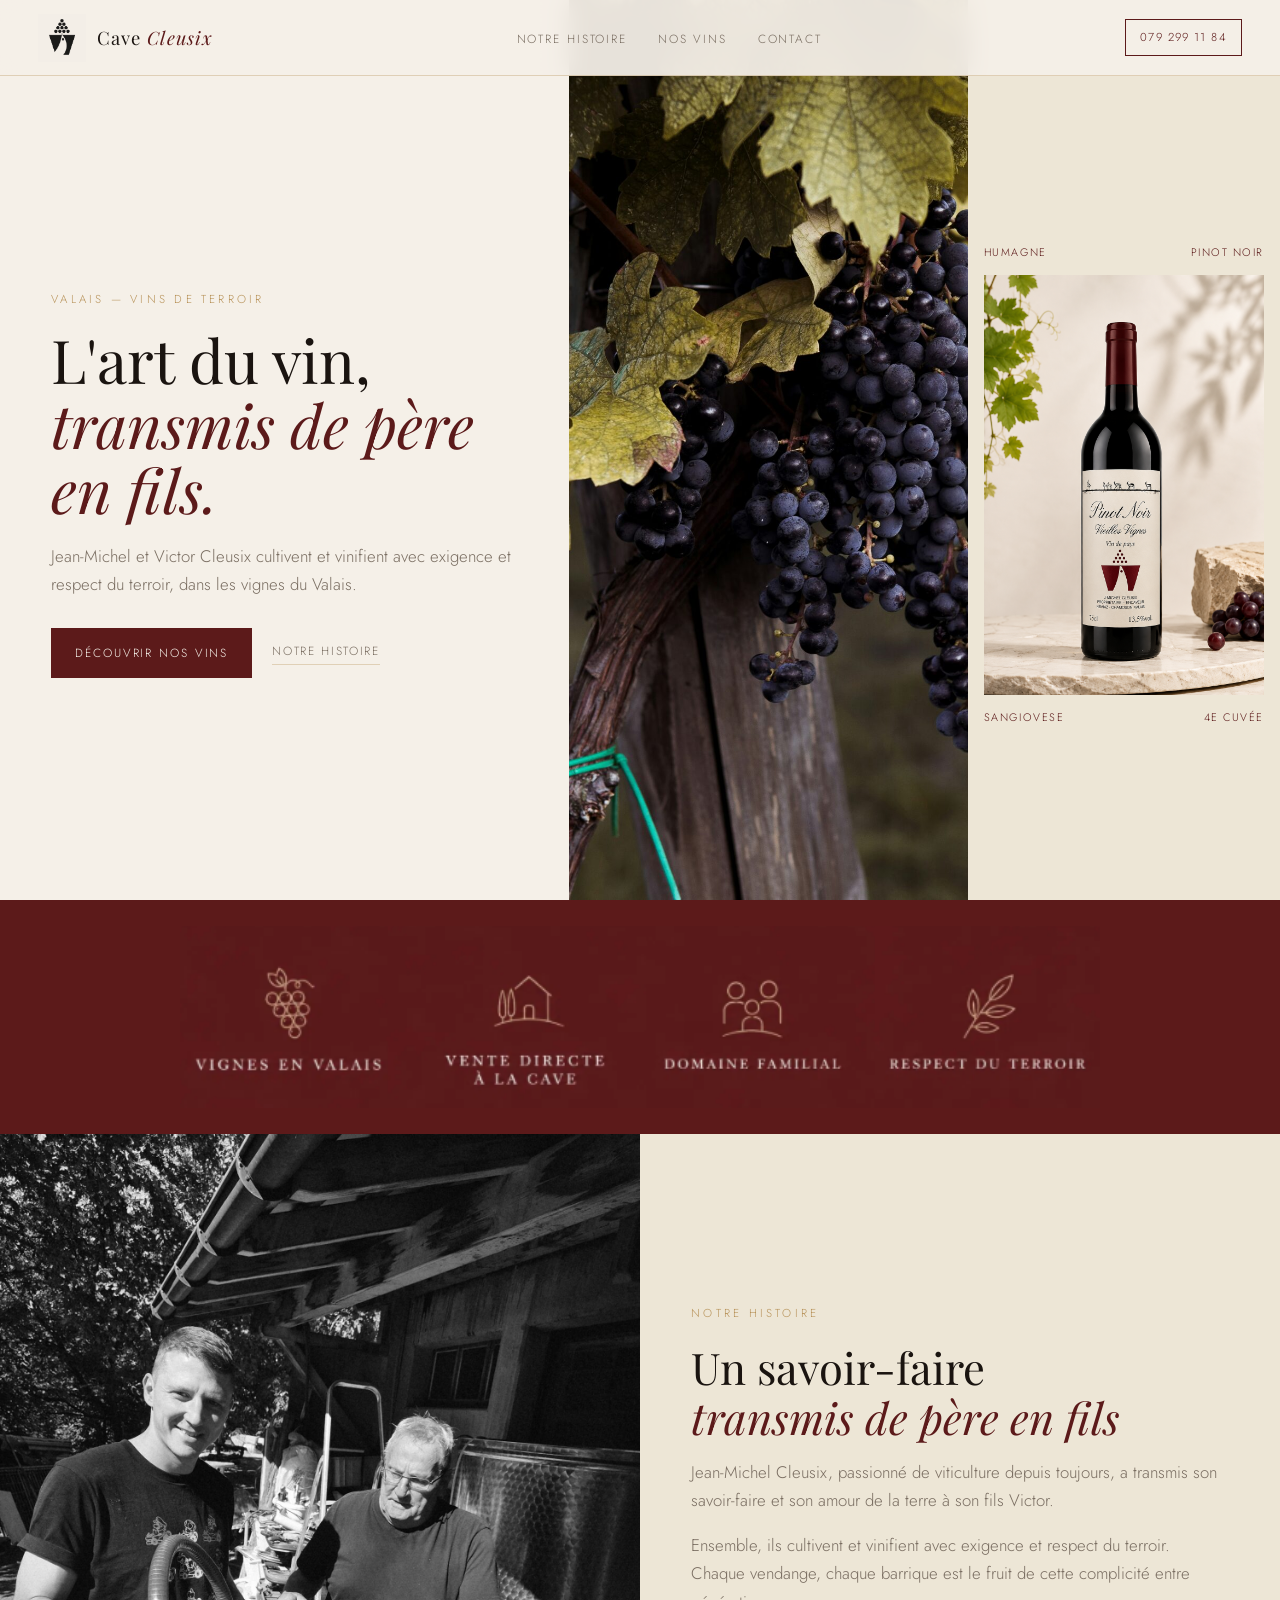
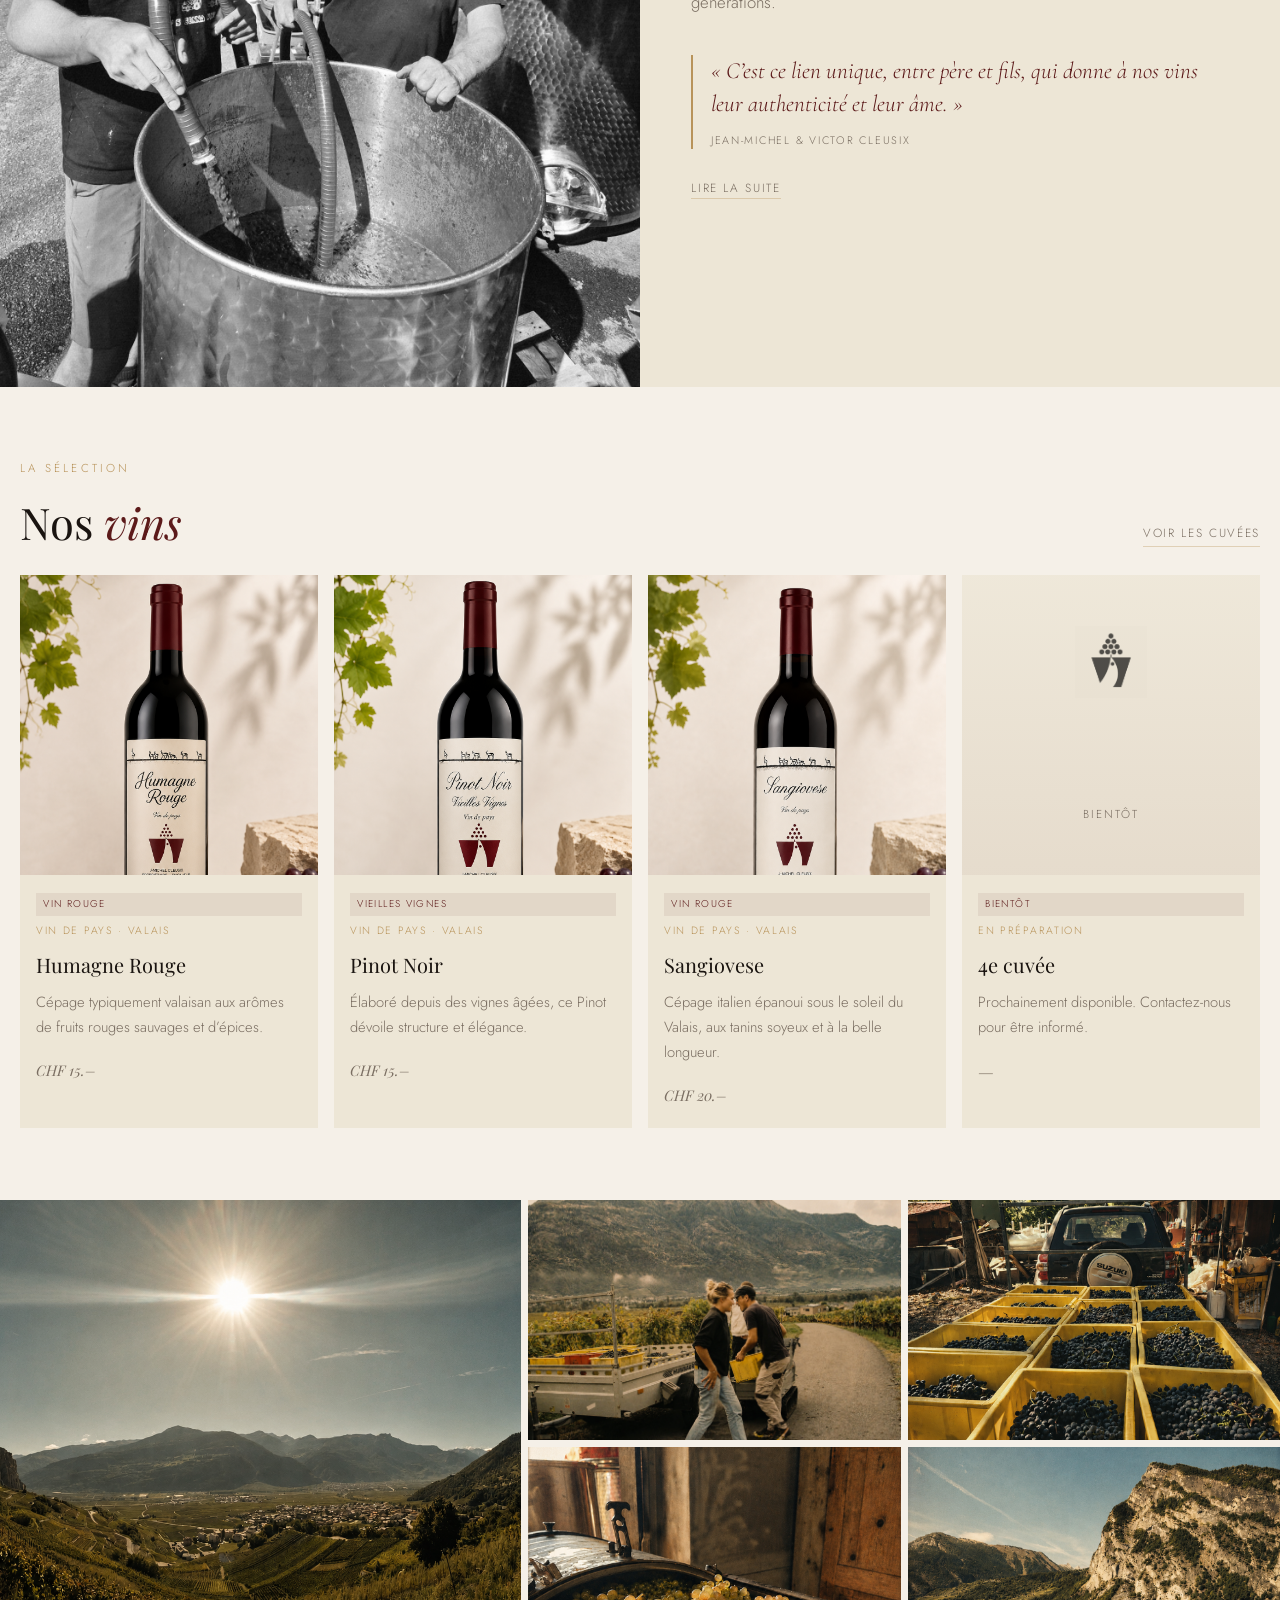
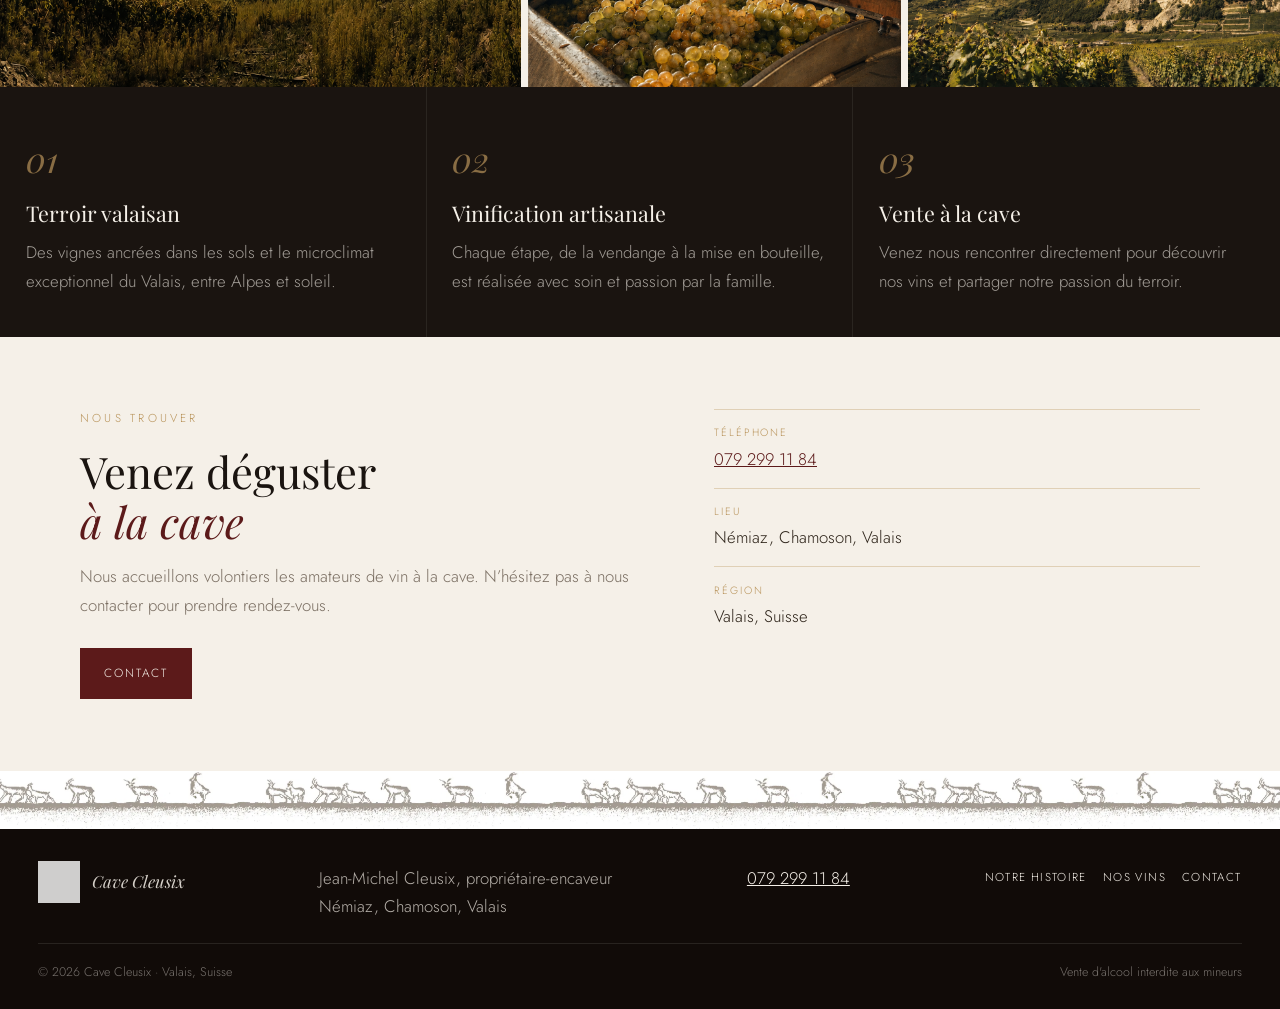
==== index.html @ b55b0c0e "Rebuild the static Cave Cleusix site in the current art direction. Keep the cream panels, the four p" ====
<!DOCTYPE html>
<html lang="fr">
<head>
  <meta charset="utf-8">
  <meta name="viewport" content="width=device-width, initial-scale=1">
  <title>Cave Cleusix — L’art du vin, transmis de père en fils</title>
  <meta name="description" content="Jean-Michel et Victor Cleusix cultivent et vinifient avec exigence et respect du terroir, dans les vignes du Valais.">
  <link rel="icon" href="images/logo.png">
  <link rel="preconnect" href="https://fonts.googleapis.com">
  <link rel="preconnect" href="https://fonts.gstatic.com" crossorigin>
  <link href="https://fonts.googleapis.com/css2?family=Cormorant+Garamond:ital,wght@0,500;1,500&amp;family=Jost:wght@300;400;500&amp;family=Playfair+Display:ital,wght@0,400;0,500;1,400;1,500&amp;display=swap" rel="stylesheet">
  <link rel="stylesheet" href="css/site.css">
</head>
<body>
  <a class="skip" href="#contenu">Aller au contenu</a>
  <header class="site-header">
    <a class="logo" href="index.html">
      <img src="images/logo.png" alt="">
      <span class="logo-name">Cave <em>Cleusix</em></span>
    </a>
    <button class="nav-toggle" type="button" aria-expanded="false" aria-controls="navigation">Menu</button>
    <nav class="site-nav" id="navigation" aria-label="Navigation">
      <ul>
          <li><a href="histoire.html">Notre histoire</a></li>
          <li><a href="vins.html">Nos vins</a></li>
          <li><a href="contact.html">Contact</a></li>
      </ul>
    </nav>
    <a class="nav-phone" href="tel:+41792991184">079 299 11 84</a>
  </header>
  <main id="contenu">

    <!-- Photo de vigne : média public « raisinpageaccueil » de cavecleusix.ch. -->
    <section class="hero">
      <div class="hero-copy">
        <p class="eyebrow">Valais — Vins de terroir</p>
        <h1>L'art du vin,<br><em>transmis de père en fils.</em></h1>
        <p class="lede">Jean-Michel et Victor Cleusix cultivent et vinifient avec exigence et respect du terroir, dans les vignes du Valais.</p>
        <div class="hero-actions">
          <a class="btn" href="vins.html">Découvrir nos vins</a>
          <a class="text-link" href="histoire.html">Notre histoire</a>
        </div>
      </div>
      <div class="hero-visual">
        <div class="hero-vine-wrap">
          <img src="images/raisin-accueil.jpg" alt="Feuilles de vigne et grappes dans les vignes">
        </div>
        <div class="bottle-stage">
          <p class="around">
            <a href="vins/humagne-rouge.html">Humagne</a>
            <a href="vins/pinot-noir.html">Pinot Noir</a>
          </p>
          <img src="images/pinotnoir.png" alt="Bouteille Cave Cleusix, étiquette illustrée">
          <p class="around">
            <a href="vins/sangiovese.html">Sangiovese</a>
            <a href="vins/4e-cuvee.html">4e cuvée</a>
          </p>
        </div>
      </div>
    </section>

    <section class="band" aria-label="Le domaine">
      <img src="images/band-icons.png" alt="Vignes en Valais. Vente directe à la cave. Domaine familial. Respect du terroir.">
    </section>

    <section class="split" aria-labelledby="titre-histoire">
      <img src="images/vicetpap.jpeg" alt="Victor et Jean-Michel Cleusix à la cave">
      <div class="split-copy">
        <p class="eyebrow">Notre histoire</p>
        <h2 class="section-title" id="titre-histoire">Un savoir-faire<br><em>transmis de père en fils</em></h2>
        <div class="prose">
          <p>Jean-Michel Cleusix, passionné de viticulture depuis toujours, a transmis son savoir-faire et son amour de la terre à son fils Victor.</p>
          <p>Ensemble, ils cultivent et vinifient avec exigence et respect du terroir. Chaque vendange, chaque barrique est le fruit de cette complicité entre générations.</p>
        </div>
        <blockquote class="quote">
          <p>« C’est ce lien unique, entre père et fils, qui donne à nos vins leur authenticité et leur âme. »</p>
          <cite>Jean-Michel &amp; Victor Cleusix</cite>
        </blockquote>
        <p style="margin-top:1.4rem"><a class="text-link" href="histoire.html">Lire la suite</a></p>
      </div>
    </section>

    <section class="section" id="selection" aria-labelledby="titre-vins">
      <div class="wrap-wide">
        <div class="section-head">
          <div>
            <p class="eyebrow">La sélection</p>
            <h2 class="section-title" id="titre-vins" style="margin:0">Nos <em>vins</em></h2>
          </div>
          <a class="text-link" href="vins.html">Voir les cuvées</a>
        </div>
        <div class="vin-grid">
          <a class="vin-card" href="vins/humagne-rouge.html">
            <div class="photo"><img src="images/HumagneRouge.png" alt="Bouteille d’Humagne Rouge"></div>
            <div class="body">
              <span class="badge">Vin rouge</span>
              <span class="appellation">Vin de pays · Valais</span>
              <h3>Humagne Rouge</h3>
              <p>Cépage typiquement valaisan aux arômes de fruits rouges sauvages et d’épices.</p>
              <p class="price">CHF 15.–</p>
            </div>
          </a>
          <a class="vin-card" href="vins/pinot-noir.html">
            <div class="photo"><img src="images/pinotnoir.png" alt="Bouteille de Pinot Noir Vieilles Vignes"></div>
            <div class="body">
              <span class="badge">Vieilles vignes</span>
              <span class="appellation">Vin de pays · Valais</span>
              <h3>Pinot Noir</h3>
              <p>Élaboré depuis des vignes âgées, ce Pinot dévoile structure et élégance.</p>
              <p class="price">CHF 15.–</p>
            </div>
          </a>
          <a class="vin-card" href="vins/sangiovese.html">
            <div class="photo"><img src="images/Sangiovese.png" alt="Bouteille de Sangiovese"></div>
            <div class="body">
              <span class="badge">Vin rouge</span>
              <span class="appellation">Vin de pays · Valais</span>
              <h3>Sangiovese</h3>
              <p>Cépage italien épanoui sous le soleil du Valais, aux tanins soyeux et à la belle longueur.</p>
              <p class="price">CHF 20.–</p>
            </div>
          </a>
          <a class="vin-card" href="vins/4e-cuvee.html">
            <div class="soon-visual">
              <img src="images/logo.png" alt="">
              <span>Bientôt</span>
            </div>
            <div class="body">
              <span class="badge">Bientôt</span>
              <span class="appellation">En préparation</span>
              <h3>4e cuvée</h3>
              <p>Prochainement disponible. Contactez-nous pour être informé.</p>
              <p class="price is-empty">—</p>
            </div>
          </a>
        </div>
      </div>
    </section>

    <section class="gallery" id="galerie" aria-label="Le domaine en images">
      <figure class="wide"><img src="images/paysage3lavueengrand.png" alt="Vignoble en terrasses et vallée valaisanne"></figure>
      <figure><img src="images/paysage8vendages.png" alt="Vendanges dans les vignes"></figure>
      <figure><img src="images/paysage1caissespleines.png" alt="Caissettes de raisin après la cueillette"></figure>
      <figure><img src="images/paysage6tonneux.png" alt="Raisin blanc à la cave"></figure>
      <figure><img src="images/paysage4vueleytron.png" alt="Rang de vignes face à la paroi rocheuse"></figure>
    </section>

    <section class="valeurs" aria-label="Ce qui nous guide">
      <article class="valeur">
        <div class="num">01</div>
        <h3>Terroir valaisan</h3>
        <p>Des vignes ancrées dans les sols et le microclimat exceptionnel du Valais, entre Alpes et soleil.</p>
      </article>
      <article class="valeur">
        <div class="num">02</div>
        <h3>Vinification artisanale</h3>
        <p>Chaque étape, de la vendange à la mise en bouteille, est réalisée avec soin et passion par la famille.</p>
      </article>
      <article class="valeur">
        <div class="num">03</div>
        <h3>Vente à la cave</h3>
        <p>Venez nous rencontrer directement pour découvrir nos vins et partager notre passion du terroir.</p>
      </article>
    </section>

    <section class="section" aria-labelledby="titre-contact">
      <div class="wrap contact-band">
        <div>
          <p class="eyebrow">Nous trouver</p>
          <h2 class="section-title" id="titre-contact">Venez déguster<br><em>à la cave</em></h2>
          <p class="lede">Nous accueillons volontiers les amateurs de vin à la cave. N’hésitez pas à nous contacter pour prendre rendez-vous.</p>
          <a class="btn" href="contact.html">Contact</a>
        </div>
        <div>
          <div class="detail"><span>Téléphone</span><a href="tel:+41792991184">079 299 11 84</a></div>
          <div class="detail"><span>Lieu</span><p style="margin:0">Némiaz, Chamoson, Valais</p></div>
          <div class="detail"><span>Région</span><p style="margin:0">Valais, Suisse</p></div>
        </div>
      </div>
    </section>

  </main>
  <div class="frise" role="presentation"></div>
  <footer class="site-footer">
    <div class="footer-grid">
      <div class="footer-brand">
        <img src="images/logo.png" alt="">
        <p class="footer-name">Cave Cleusix</p>
      </div>
      <p>Jean-Michel Cleusix, propriétaire-encaveur<br>Némiaz, Chamoson, Valais</p>
      <p><a href="tel:+41792991184">079 299 11 84</a></p>
      <ul class="footer-links">
        <li><a href="histoire.html">Notre histoire</a></li>
        <li><a href="vins.html">Nos vins</a></li>
        <li><a href="contact.html">Contact</a></li>
      </ul>
    </div>
    <div class="footer-bottom">
      <p>© 2026 Cave Cleusix · Valais, Suisse</p>
      <p>Vente d'alcool interdite aux mineurs</p>
    </div>
  </footer>
  <script src="js/site.js"></script>
</body>
</html>
---- css/site.css ----
/* Cave Cleusix — direction du site public : crème, bordeaux, serif.
   Couleurs reprises du site en ligne (variables --cream, --wine, --gold). */

*, *::before, *::after { box-sizing: border-box; }
html { scroll-behavior: smooth; }
body {
  margin: 0;
  font-family: "Jost", "Avenir Next", "Segoe UI", sans-serif;
  font-weight: 300;
  font-size: 1.05rem;
  line-height: 1.7;
  color: var(--text);
  background: var(--cream);
}
img { max-width: 100%; display: block; }
a { color: inherit; }
button, input, select, textarea { font: inherit; color: inherit; }
h1, h2, h3, .logo-name, .footer-name, .price {
  font-family: "Playfair Display", Palatino, "Palatino Linotype", "Times New Roman", serif;
  font-weight: 400;
}

:root {
  --cream: #F5F0E8;
  --parchment: #EDE6D6;
  --gold: #B8935A;
  --wine: #5C1A1A;
  --wine-mid: #7A2828;
  --dark: #1A1410;
  --text: #2C2218;
  --muted: #7A6E62;
  --border: rgba(184, 147, 90, 0.35);
  --header: 76px;
}

.skip {
  position: absolute;
  left: 1rem;
  top: -4rem;
  z-index: 200;
  background: var(--wine);
  color: var(--cream);
  padding: 0.55rem 0.9rem;
  text-decoration: none;
}
.skip:focus { top: 0.6rem; }

.site-header {
  position: fixed;
  top: 0; left: 0; right: 0;
  z-index: 100;
  min-height: var(--header);
  display: flex;
  align-items: center;
  justify-content: space-between;
  gap: 1rem;
  padding: 0.7rem clamp(1rem, 3vw, 2.5rem);
  background: rgba(245, 240, 232, 0.94);
  backdrop-filter: blur(12px);
  border-bottom: 1px solid var(--border);
}
.logo {
  display: flex;
  align-items: center;
  gap: 0.65rem;
  text-decoration: none;
  color: var(--dark);
  min-width: 0;
}
.logo img {
  height: 48px;
  width: 48px;
  object-fit: contain;
  mix-blend-mode: multiply;
}
.logo-name {
  font-size: 1.15rem;
  letter-spacing: 0.06em;
  white-space: nowrap;
}
.logo-name em { font-style: italic; color: var(--wine); }
.site-nav ul {
  display: flex;
  gap: clamp(1.1rem, 2.4vw, 2.4rem);
  list-style: none;
  margin: 0;
  padding: 0;
}
.site-nav a {
  text-decoration: none;
  font-size: 0.74rem;
  letter-spacing: 0.16em;
  text-transform: uppercase;
  color: var(--muted);
}
.site-nav a:hover,
.site-nav a[aria-current="page"] { color: var(--wine); }
.nav-phone {
  text-decoration: none;
  font-size: 0.72rem;
  letter-spacing: 0.12em;
  color: var(--wine);
  border: 1px solid var(--wine);
  padding: 0.5rem 0.85rem;
  white-space: nowrap;
}
.nav-phone:hover { background: var(--wine); color: var(--cream); }
.nav-toggle {
  display: none;
  background: transparent;
  border: 1px solid var(--border);
  padding: 0.45rem 0.7rem;
  letter-spacing: 0.14em;
  text-transform: uppercase;
  font-size: 0.68rem;
  cursor: pointer;
}

.hero {
  display: grid;
  grid-template-columns: minmax(300px, 0.92fr) 1.15fr;
  min-height: 100svh;
  background: var(--cream);
}
.hero-copy {
  display: flex;
  flex-direction: column;
  justify-content: center;
  padding: calc(var(--header) + 2.5rem) clamp(1.4rem, 4vw, 4.2rem) 3rem;
  background: var(--cream);
}
.eyebrow {
  margin: 0 0 1.1rem;
  font-size: 0.72rem;
  letter-spacing: 0.28em;
  text-transform: uppercase;
  color: var(--gold);
}
.hero h1 {
  margin: 0 0 1.25rem;
  font-size: clamp(2.7rem, 4.7vw, 4.5rem);
  line-height: 1.08;
  color: var(--dark);
}
.hero h1 em { font-style: italic; color: var(--wine); }
.lede {
  margin: 0 0 1.8rem;
  max-width: 36rem;
  color: var(--muted);
  font-size: 1.05rem;
}
.hero-actions { display: flex; flex-wrap: wrap; gap: 1.25rem; align-items: center; }
.btn {
  display: inline-flex;
  align-items: center;
  justify-content: center;
  background: var(--wine);
  color: var(--cream);
  text-decoration: none;
  padding: 0.95rem 1.5rem;
  letter-spacing: 0.16em;
  text-transform: uppercase;
  font-size: 0.74rem;
  border: none;
  cursor: pointer;
}
.btn:hover { background: var(--wine-mid); }
.text-link {
  font-size: 0.74rem;
  letter-spacing: 0.14em;
  text-transform: uppercase;
  color: var(--muted);
  text-decoration: none;
  border-bottom: 1px solid var(--border);
  padding-bottom: 0.15rem;
}
.text-link:hover { color: var(--wine); border-color: var(--wine); }

.hero-visual {
  display: grid;
  grid-template-columns: 1.15fr 0.9fr;
  min-height: 100svh;
  background: var(--parchment);
}
.hero-vine-wrap { position: relative; min-height: 100%; }
.hero-vine-wrap img {
  width: 100%;
  height: 100%;
  object-fit: cover;
  object-position: 35% 45%;
  position: absolute;
  inset: 0;
}
.bottle-stage {
  display: flex;
  flex-direction: column;
  justify-content: center;
  gap: 0.85rem;
  padding: calc(var(--header) + 1.2rem) 1rem 1.6rem;
}
.bottle-stage img {
  width: min(100%, 280px);
  height: auto;
  margin: 0 auto;
  object-fit: contain;
}
.around {
  display: flex;
  justify-content: space-between;
  gap: 0.75rem;
  margin: 0;
  width: min(100%, 280px);
  align-self: center;
}
.around a {
  font-size: 0.68rem;
  letter-spacing: 0.14em;
  text-transform: uppercase;
  text-decoration: none;
  color: var(--wine);
}
.around a:hover { color: var(--gold); }

.band {
  background: var(--wine);
  padding: 1.6rem 1rem;
}
.band img {
  width: min(920px, 100%);
  height: auto;
  margin: 0 auto;
}

.frise {
  height: 58px;
  background-color: var(--cream);
  background-image: url("../images/frise-chamoix.png");
  background-repeat: repeat-x;
  background-position: center;
  background-size: auto 58px;
}

.wrap {
  width: min(1120px, calc(100% - 2.4rem));
  margin-inline: auto;
}
.wrap-wide {
  width: min(1240px, calc(100% - 2.4rem));
  margin-inline: auto;
}
.section { padding: 4.5rem 0; }
.section-title {
  margin: 0 0 1rem;
  font-size: clamp(2rem, 3.4vw, 3.1rem);
  line-height: 1.15;
  color: var(--dark);
}
.section-title em { font-style: italic; color: var(--wine); }

.split {
  display: grid;
  grid-template-columns: 1fr 1fr;
  min-height: 520px;
  background: var(--parchment);
}
.split img { width: 100%; height: 100%; object-fit: cover; min-height: 320px; }
.split-copy {
  display: flex;
  flex-direction: column;
  justify-content: center;
  padding: 3.5rem clamp(1.4rem, 4vw, 4rem);
}
.prose p { margin: 0 0 1rem; color: var(--muted); max-width: 40rem; }
.quote {
  margin: 1.4rem 0 0;
  padding-left: 1.1rem;
  border-left: 2px solid var(--gold);
}
.quote p {
  margin: 0;
  font-family: "Cormorant Garamond", Palatino, serif;
  font-style: italic;
  font-size: 1.45rem;
  line-height: 1.45;
  color: var(--wine);
}
.quote cite {
  display: block;
  margin-top: 0.55rem;
  font-style: normal;
  font-family: "Jost", sans-serif;
  font-size: 0.68rem;
  letter-spacing: 0.16em;
  text-transform: uppercase;
  color: var(--muted);
}

.section-head {
  display: flex;
  justify-content: space-between;
  align-items: flex-end;
  gap: 1rem;
  margin-bottom: 1.8rem;
}
.vin-grid {
  display: grid;
  grid-template-columns: repeat(4, 1fr);
  gap: 1rem;
}
.vin-card {
  display: flex;
  flex-direction: column;
  background: var(--parchment);
  text-decoration: none;
  color: var(--text);
  min-height: 100%;
}
.vin-card:hover { outline: 1px solid var(--gold); }
.vin-card .photo {
  height: 300px;
  background: var(--parchment);
  overflow: hidden;
}
.vin-card .photo img {
  width: 100%;
  height: 100%;
  object-fit: cover;
  object-position: center 30%;
}
.vin-card .soon-visual {
  height: 300px;
  display: grid;
  place-items: center;
  gap: 0.4rem;
  background:
    linear-gradient(180deg, rgba(245, 240, 232, 0.2), rgba(92, 26, 26, 0.05)),
    var(--parchment);
  color: var(--muted);
  letter-spacing: 0.18em;
  text-transform: uppercase;
  font-size: 0.72rem;
}
.vin-card .soon-visual img {
  width: 72px;
  height: 72px;
  object-fit: contain;
  mix-blend-mode: multiply;
  opacity: 0.75;
}
.vin-card .body { padding: 1.1rem 1rem 1.25rem; display: flex; flex-direction: column; gap: 0.35rem; flex: 1; }
.badge {
  display: inline-block;
  font-size: 0.62rem;
  letter-spacing: 0.14em;
  text-transform: uppercase;
  color: var(--wine);
  background: rgba(92, 26, 26, 0.07);
  padding: 0.2rem 0.45rem;
}
.appellation {
  font-size: 0.66rem;
  letter-spacing: 0.16em;
  text-transform: uppercase;
  color: var(--gold);
}
.vin-card h3 { margin: 0.15rem 0; font-size: 1.25rem; color: var(--dark); }
.vin-card p { margin: 0; color: var(--muted); font-size: 0.92rem; }
.price {
  margin-top: auto;
  padding-top: 0.8rem;
  color: var(--wine);
  font-style: italic;
  font-size: 1.25rem;
}
.price.is-empty { color: var(--muted); font-size: 1rem; }

.gallery {
  display: grid;
  grid-template-columns: 1.4fr 1fr 1fr;
  grid-template-rows: 240px 240px;
  gap: 0.45rem;
}
.gallery figure { margin: 0; overflow: hidden; }
.gallery img { width: 100%; height: 100%; object-fit: cover; }
.gallery .wide { grid-row: span 2; }

.valeurs {
  display: grid;
  grid-template-columns: repeat(3, 1fr);
  background: var(--dark);
  color: var(--cream);
}
.valeur { padding: 2.6rem 1.6rem; border-right: 1px solid rgba(245, 240, 232, 0.08); }
.valeur:last-child { border-right: none; }
.valeur .num {
  font-family: "Playfair Display", Palatino, serif;
  font-style: italic;
  font-size: 2.2rem;
  color: var(--gold);
  opacity: 0.7;
}
.valeur h3 { margin: 0.4rem 0; font-size: 1.35rem; font-weight: 400; }
.valeur p { margin: 0; color: rgba(245, 240, 232, 0.62); }

.contact-band {
  display: grid;
  grid-template-columns: 1.1fr 0.9fr;
  gap: 2.5rem;
  align-items: start;
}
.detail {
  display: flex;
  flex-direction: column;
  gap: 0.15rem;
  padding: 0.9rem 0;
  border-top: 1px solid var(--border);
}
.detail span {
  font-size: 0.66rem;
  letter-spacing: 0.18em;
  text-transform: uppercase;
  color: var(--gold);
}
.detail a { color: var(--wine); }

.page-hero { padding: calc(var(--header) + 2.6rem) 0 1.2rem; }
.page-hero h1 {
  margin: 0;
  font-size: clamp(2.4rem, 5vw, 4rem);
  line-height: 1.1;
  color: var(--dark);
}
.page-hero h1 em { font-style: italic; color: var(--wine); }

.wine-block {
  display: grid;
  grid-template-columns: 0.82fr 1.18fr;
  gap: clamp(1.2rem, 3vw, 3rem);
  align-items: center;
  padding: 2.6rem 0;
  border-top: 1px solid var(--border);
}
.wine-block.reverse figure { order: 2; }
.wine-block figure {
  margin: 0;
  background: var(--parchment);
  min-height: 420px;
  display: grid;
  place-items: center;
}
.wine-block figure img { width: 100%; height: 520px; object-fit: cover; object-position: center 28%; }
.wine-block figure.is-soon { display: block; background: transparent; min-height: 0; }
.wine-block figure.is-soon img { width: 96px; height: 96px; object-fit: contain; }
.soon-panel {
  min-height: 420px;
  display: grid;
  place-items: center;
  text-align: center;
  gap: 0.6rem;
  padding: 2rem;
  background: var(--parchment);
  color: var(--muted);
}
.soon-panel img { width: 96px; height: 96px; object-fit: contain; mix-blend-mode: multiply; }
.soon-panel strong {
  letter-spacing: 0.2em;
  text-transform: uppercase;
  font-weight: 400;
  font-size: 0.78rem;
}
.wine-copy h2 { margin: 0.4rem 0 0.6rem; font-size: clamp(1.8rem, 3vw, 2.6rem); color: var(--dark); }
.wine-copy .lead { color: var(--text); }
.buy-note { margin: 1rem 0 0.4rem; font-size: 0.82rem; letter-spacing: 0.04em; color: var(--muted); }
.shopify-buy:empty {
  min-height: 52px;
  border: 1px dashed rgba(92, 26, 26, 0.45);
  display: grid;
  place-items: center;
  background: rgba(255, 255, 255, 0.28);
}
.shopify-buy:empty::before {
  content: "Emplacement du bouton Shopify";
  font-size: 0.68rem;
  letter-spacing: 0.12em;
  text-transform: uppercase;
  color: var(--wine);
}
.price-source { margin: 0.35rem 0 0; font-size: 0.78rem; color: var(--muted); }

.product {
  display: grid;
  grid-template-columns: 0.9fr 1.1fr;
  gap: clamp(1.2rem, 4vw, 3.5rem);
  align-items: start;
  padding-bottom: 3rem;
}
.product-photo {
  background: var(--parchment);
  position: sticky;
  top: calc(var(--header) + 1rem);
}
.product-photo img { width: 100%; height: auto; max-height: 78vh; object-fit: contain; margin: 0 auto; }
.crumbs { font-size: 0.78rem; letter-spacing: 0.08em; text-transform: uppercase; color: var(--muted); margin: 0 0 0.8rem; }
.crumbs a { color: var(--wine); text-decoration: none; }
.product h1 { margin: 0.35rem 0 0.6rem; font-size: clamp(2.2rem, 4vw, 3.4rem); color: var(--dark); }
.facts { margin: 1.2rem 0; padding: 0; }
.facts div { display: grid; grid-template-columns: 9rem 1fr; gap: 0.5rem; padding: 0.45rem 0; border-top: 1px solid var(--border); }
.facts dt { margin: 0; font-size: 0.68rem; letter-spacing: 0.14em; text-transform: uppercase; color: var(--gold); }
.facts dd { margin: 0; }
.siblings { display: flex; flex-wrap: wrap; gap: 0.6rem 1.2rem; padding: 0; margin: 0; list-style: none; }
.siblings a { color: var(--wine); text-decoration: none; letter-spacing: 0.08em; text-transform: uppercase; font-size: 0.75rem; }
.siblings a:hover { color: var(--gold); }

.story-extra { background: var(--cream); }
.gallery-page {
  display: grid;
  grid-template-columns: 1fr 1fr 1fr;
  gap: 0.45rem;
}
.gallery-page figure { margin: 0; }
.gallery-page img { width: 100%; height: 280px; object-fit: cover; }
.gallery-page figcaption {
  font-size: 0.75rem;
  letter-spacing: 0.06em;
  color: var(--muted);
  padding: 0.35rem 0 0.8rem;
}

.form {
  background: var(--cream);
  border: 1px solid var(--border);
  padding: 1.5rem;
}
.form h2 { margin: 0 0 1rem; font-size: 1.6rem; }
.form-row { display: grid; grid-template-columns: 1fr 1fr; gap: 0.8rem; }
.field { display: flex; flex-direction: column; gap: 0.3rem; margin-bottom: 0.8rem; }
.field label { font-size: 0.66rem; letter-spacing: 0.16em; text-transform: uppercase; color: var(--muted); }
.field input, .field select, .field textarea {
  background: var(--parchment);
  border: 1px solid var(--border);
  padding: 0.7rem 0.8rem;
  border-radius: 0;
  width: 100%;
}
.field textarea { min-height: 110px; resize: vertical; }
.form-status { min-height: 1.4em; color: var(--wine); font-size: 0.95rem; }
.form button { width: 100%; }

.site-footer {
  background: #110B08;
  color: rgba(245, 240, 232, 0.72);
  padding: 2rem clamp(1rem, 3vw, 2.5rem) 1.4rem;
}
.footer-grid {
  display: flex;
  justify-content: space-between;
  gap: 1.5rem;
  flex-wrap: wrap;
  align-items: start;
  padding-bottom: 1.2rem;
  border-bottom: 1px solid rgba(245, 240, 232, 0.1);
}
.footer-brand { display: flex; align-items: center; gap: 0.7rem; }
.footer-brand img { height: 42px; width: 42px; object-fit: contain; filter: brightness(0) invert(1); opacity: 0.8; }
.footer-name { margin: 0; font-style: italic; color: rgba(245, 240, 232, 0.86); }
.site-footer a { color: var(--cream); }
.site-footer p { margin: 0.2rem 0; }
.footer-links { display: flex; gap: 1rem; list-style: none; margin: 0; padding: 0; }
.footer-links a { text-decoration: none; letter-spacing: 0.12em; text-transform: uppercase; font-size: 0.72rem; }
.footer-bottom {
  display: flex;
  justify-content: space-between;
  gap: 1rem;
  flex-wrap: wrap;
  padding-top: 0.9rem;
  font-size: 0.78rem;
  color: rgba(245, 240, 232, 0.45);
}

:focus-visible { outline: 2px solid var(--wine); outline-offset: 3px; }

@media (max-width: 1100px) {
  .hero { grid-template-columns: 1fr; min-height: 0; }
  .hero-visual { min-height: 0; }
  .hero-vine-wrap { min-height: 46vh; }
  .hero-vine-wrap img { position: relative; height: 46vh; }
  .vin-grid { grid-template-columns: 1fr 1fr; }
  .gallery { grid-template-columns: 1fr 1fr; grid-template-rows: 200px 200px 200px; }
  .gallery .wide { grid-row: auto; grid-column: span 2; height: 220px; }
}
@media (max-width: 860px) {
  .nav-toggle { display: inline-flex; }
  .site-nav {
    display: none;
    position: absolute;
    top: 100%;
    left: 0; right: 0;
    background: var(--cream);
    border-bottom: 1px solid var(--border);
    padding: 0.4rem 1.2rem 1rem;
  }
  .site-nav.is-open { display: block; }
  .site-nav ul { flex-direction: column; gap: 0.2rem; }
  .site-nav a { display: block; padding: 0.7rem 0; }
  .split, .contact-band, .product, .wine-block, .wine-block.reverse { grid-template-columns: 1fr; }
  .wine-block.reverse figure { order: 0; }
  .product-photo { position: static; }
  .valeurs { grid-template-columns: 1fr; }
  .valeur { border-right: none; border-bottom: 1px solid rgba(245, 240, 232, 0.08); }
  .gallery-page { grid-template-columns: 1fr 1fr; }
  .form-row { grid-template-columns: 1fr; }
  .hero-visual { grid-template-columns: 1fr; }
  .bottle-stage { padding-top: 1.2rem; }
}
@media (max-width: 640px) {
  .vin-grid, .gallery, .gallery-page { grid-template-columns: 1fr; }
  .gallery .wide { grid-column: auto; height: auto; }
  .gallery img, .gallery-page img { height: 220px; }
  .nav-phone { padding: 0.45rem 0.5rem; letter-spacing: 0.06em; font-size: 0.68rem; }
  .logo-name { font-size: 1rem; }
  .facts div { grid-template-columns: 1fr; gap: 0.1rem; }
  .footer-bottom, .footer-grid { flex-direction: column; }
}
@media (prefers-reduced-motion: reduce) {
  html { scroll-behavior: auto; }
}
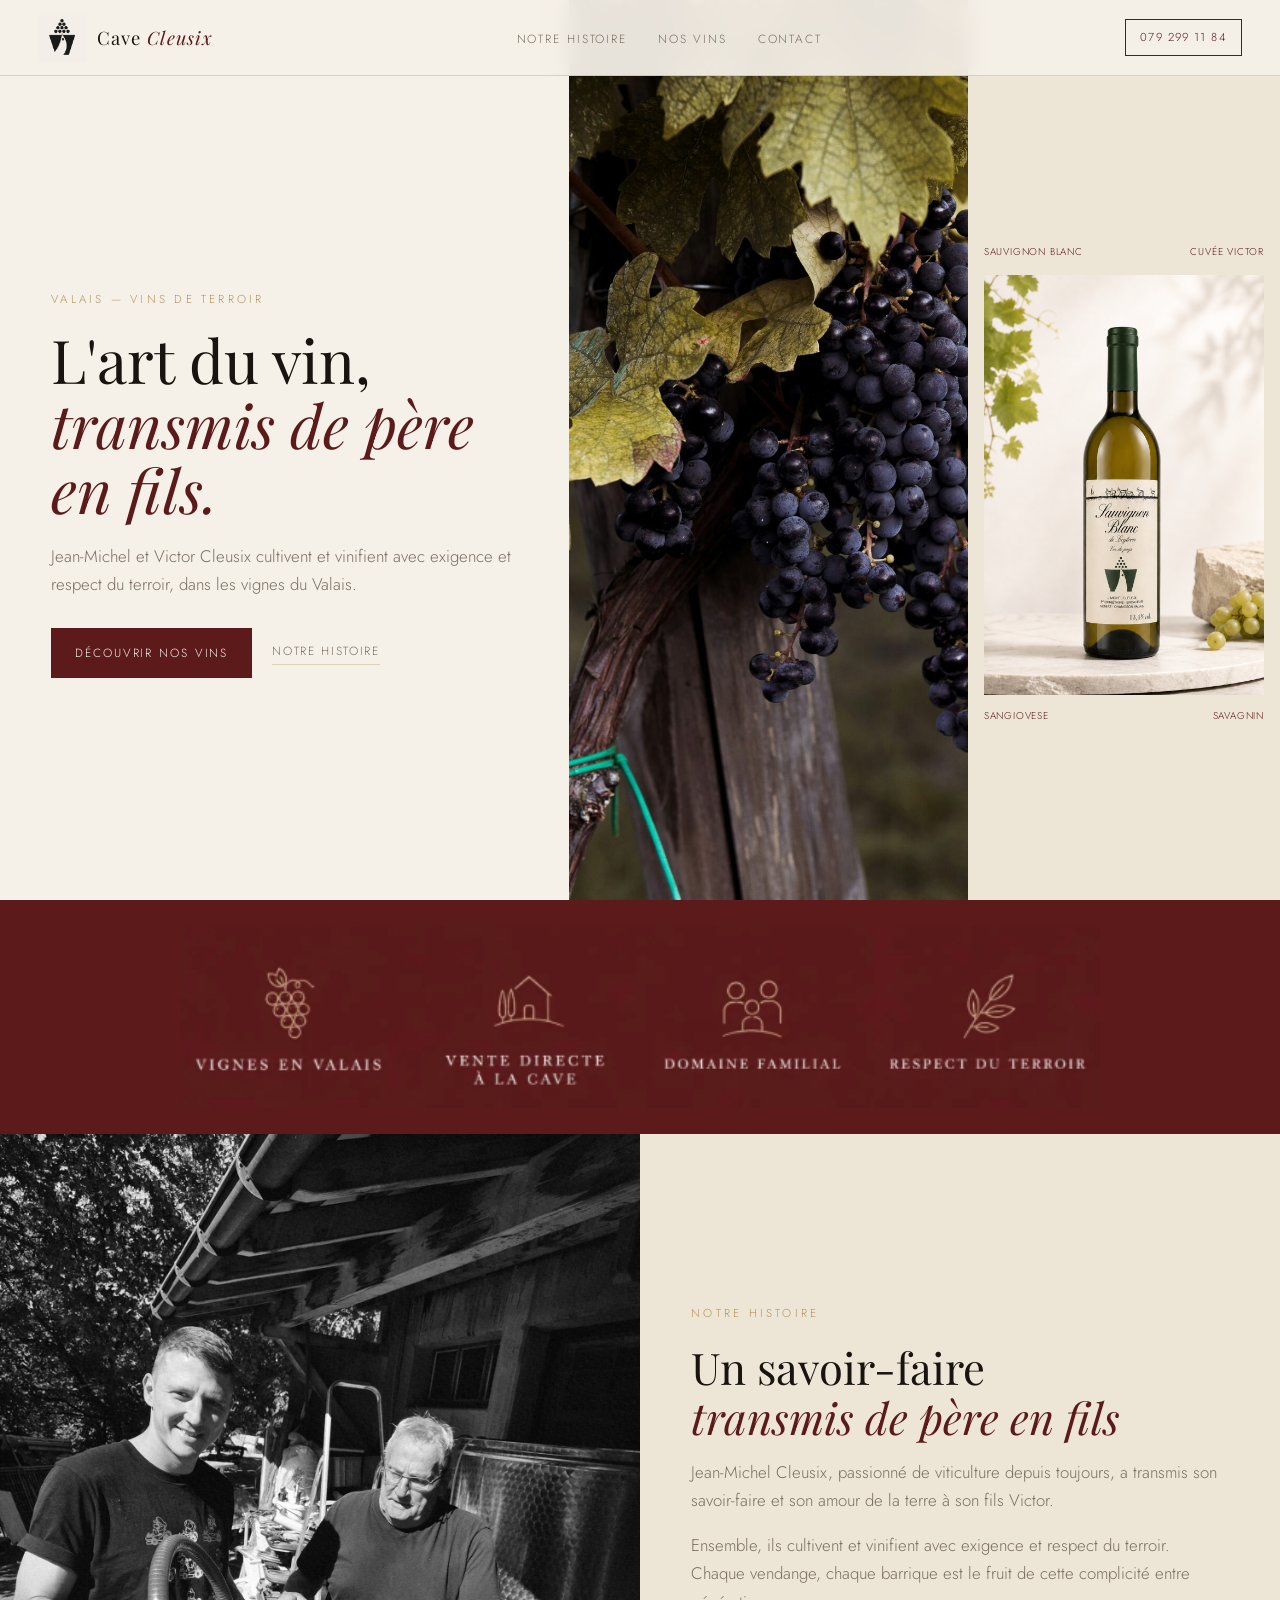
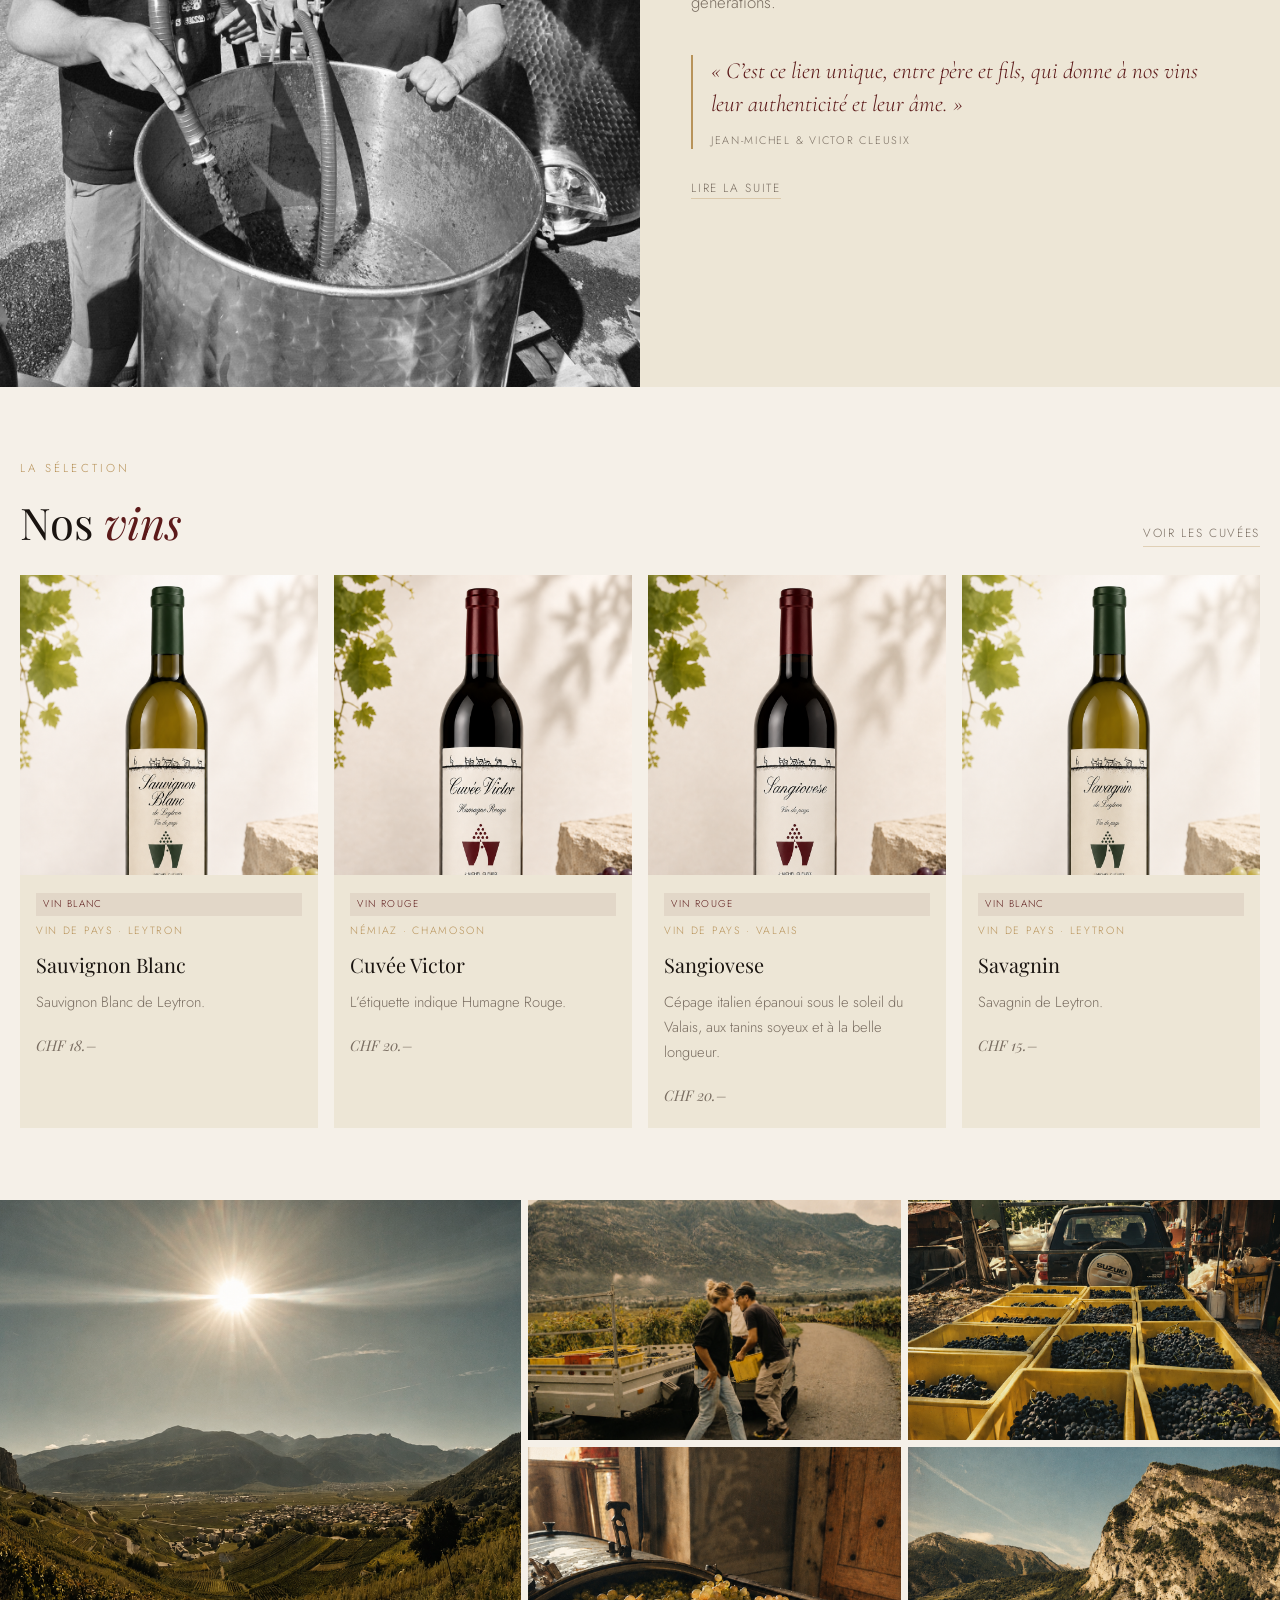
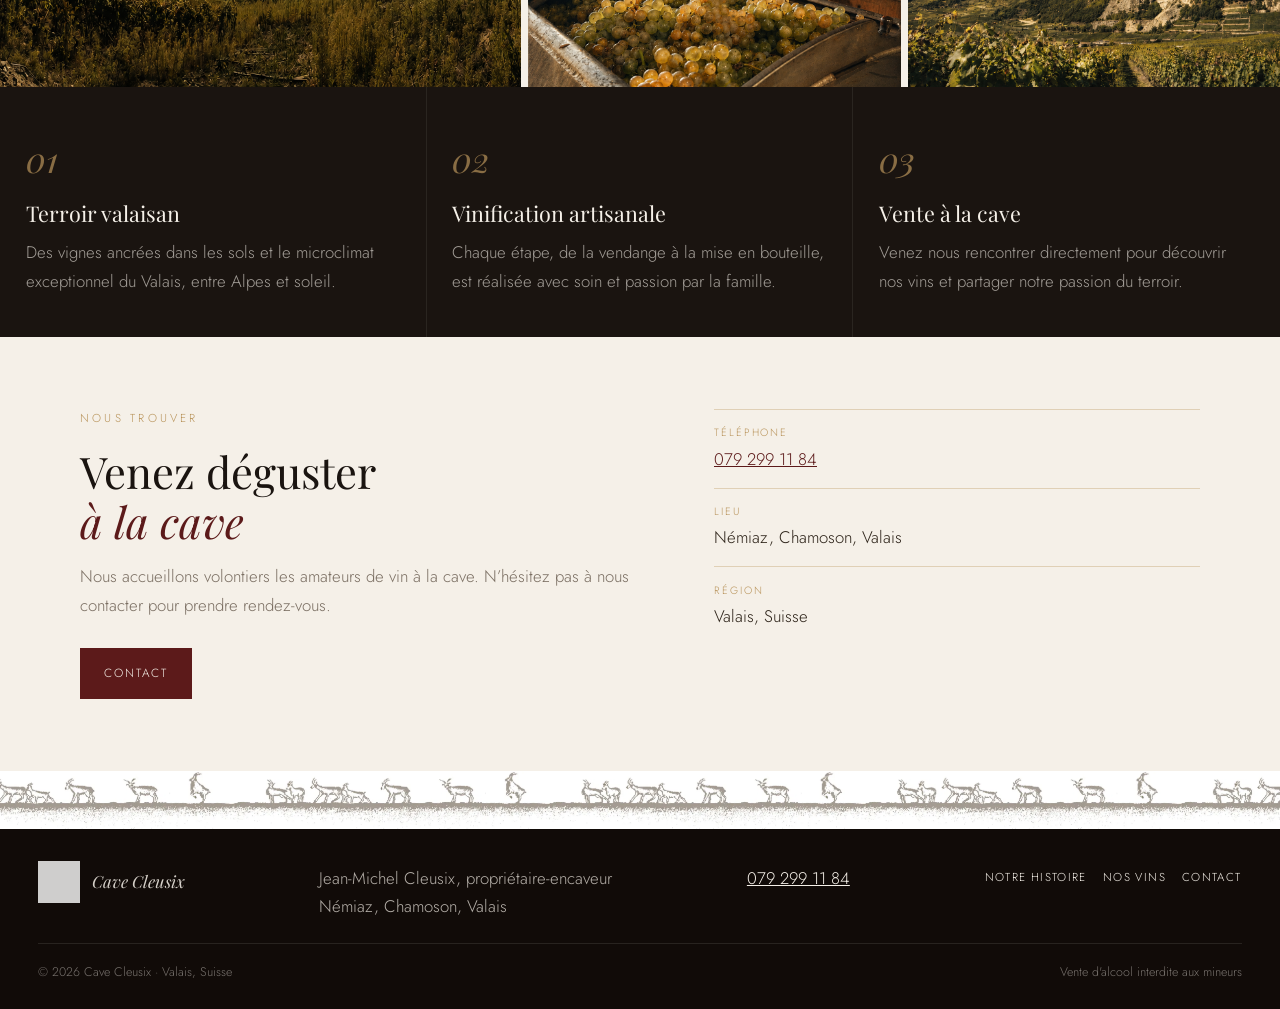
==== commit ad053fbc: "Replace the wine list with the four current cuvées. Sauvignon Blanc, Cuvée Victor, Sangiovese and Sa" ====
--- a/index.html
+++ b/index.html
@@ -47,13 +47,13 @@
         </div>
         <div class="bottle-stage">
           <p class="around">
-            <a href="vins/humagne-rouge.html">Humagne</a>
-            <a href="vins/pinot-noir.html">Pinot Noir</a>
+            <a href="vins/sauvignon-blanc.html">Sauvignon Blanc</a>
+            <a href="vins/cuvee-victor.html">Cuvée Victor</a>
           </p>
-          <img src="images/pinotnoir.png" alt="Bouteille Cave Cleusix, étiquette illustrée">
+          <img src="images/SauvignonBlanc.png" alt="Bouteille de Sauvignon Blanc, Cave Cleusix">
           <p class="around">
             <a href="vins/sangiovese.html">Sangiovese</a>
-            <a href="vins/4e-cuvee.html">4e cuvée</a>
+            <a href="vins/savagnin.html">Savagnin</a>
           </p>
         </div>
       </div>
@@ -90,24 +90,24 @@
           <a class="text-link" href="vins.html">Voir les cuvées</a>
         </div>
         <div class="vin-grid">
-          <a class="vin-card" href="vins/humagne-rouge.html">
-            <div class="photo"><img src="images/HumagneRouge.png" alt="Bouteille d’Humagne Rouge"></div>
+          <a class="vin-card" href="vins/sauvignon-blanc.html">
+            <div class="photo"><img src="images/SauvignonBlanc.png" alt="Bouteille de Sauvignon Blanc"></div>
+            <div class="body">
+              <span class="badge">Vin blanc</span>
+              <span class="appellation">Vin de pays · Leytron</span>
+              <h3>Sauvignon Blanc</h3>
+              <p>Sauvignon Blanc de Leytron.</p>
+              <p class="price">CHF 18.–</p>
+            </div>
+          </a>
+          <a class="vin-card" href="vins/cuvee-victor.html">
+            <div class="photo"><img src="images/CuvéeVictor.png" alt="Bouteille de Cuvée Victor"></div>
             <div class="body">
               <span class="badge">Vin rouge</span>
-              <span class="appellation">Vin de pays · Valais</span>
-              <h3>Humagne Rouge</h3>
-              <p>Cépage typiquement valaisan aux arômes de fruits rouges sauvages et d’épices.</p>
-              <p class="price">CHF 15.–</p>
-            </div>
-          </a>
-          <a class="vin-card" href="vins/pinot-noir.html">
-            <div class="photo"><img src="images/pinotnoir.png" alt="Bouteille de Pinot Noir Vieilles Vignes"></div>
-            <div class="body">
-              <span class="badge">Vieilles vignes</span>
-              <span class="appellation">Vin de pays · Valais</span>
-              <h3>Pinot Noir</h3>
-              <p>Élaboré depuis des vignes âgées, ce Pinot dévoile structure et élégance.</p>
-              <p class="price">CHF 15.–</p>
+              <span class="appellation">Némiaz · Chamoson</span>
+              <h3>Cuvée Victor</h3>
+              <p>L’étiquette indique Humagne Rouge.</p>
+              <p class="price">CHF 20.–</p>
             </div>
           </a>
           <a class="vin-card" href="vins/sangiovese.html">
@@ -120,17 +120,14 @@
               <p class="price">CHF 20.–</p>
             </div>
           </a>
-          <a class="vin-card" href="vins/4e-cuvee.html">
-            <div class="soon-visual">
-              <img src="images/logo.png" alt="">
-              <span>Bientôt</span>
-            </div>
-            <div class="body">
-              <span class="badge">Bientôt</span>
-              <span class="appellation">En préparation</span>
-              <h3>4e cuvée</h3>
-              <p>Prochainement disponible. Contactez-nous pour être informé.</p>
-              <p class="price is-empty">—</p>
+          <a class="vin-card" href="vins/savagnin.html">
+            <div class="photo"><img src="images/Savagnin.png" alt="Bouteille de Savagnin"></div>
+            <div class="body">
+              <span class="badge">Vin blanc</span>
+              <span class="appellation">Vin de pays · Leytron</span>
+              <h3>Savagnin</h3>
+              <p>Savagnin de Leytron.</p>
+              <p class="price">CHF 15.–</p>
             </div>
           </a>
         </div>
--- a/css/site.css
+++ b/css/site.css
@@ -207,17 +207,18 @@
 .around {
   display: flex;
   justify-content: space-between;
-  gap: 0.75rem;
+  gap: 0.6rem;
   margin: 0;
-  width: min(100%, 280px);
+  width: min(100%, 340px);
   align-self: center;
 }
 .around a {
-  font-size: 0.68rem;
-  letter-spacing: 0.14em;
+  font-size: 0.62rem;
+  letter-spacing: 0.08em;
   text-transform: uppercase;
   text-decoration: none;
   color: var(--wine);
+  text-align: center;
 }
 .around a:hover { color: var(--gold); }
 
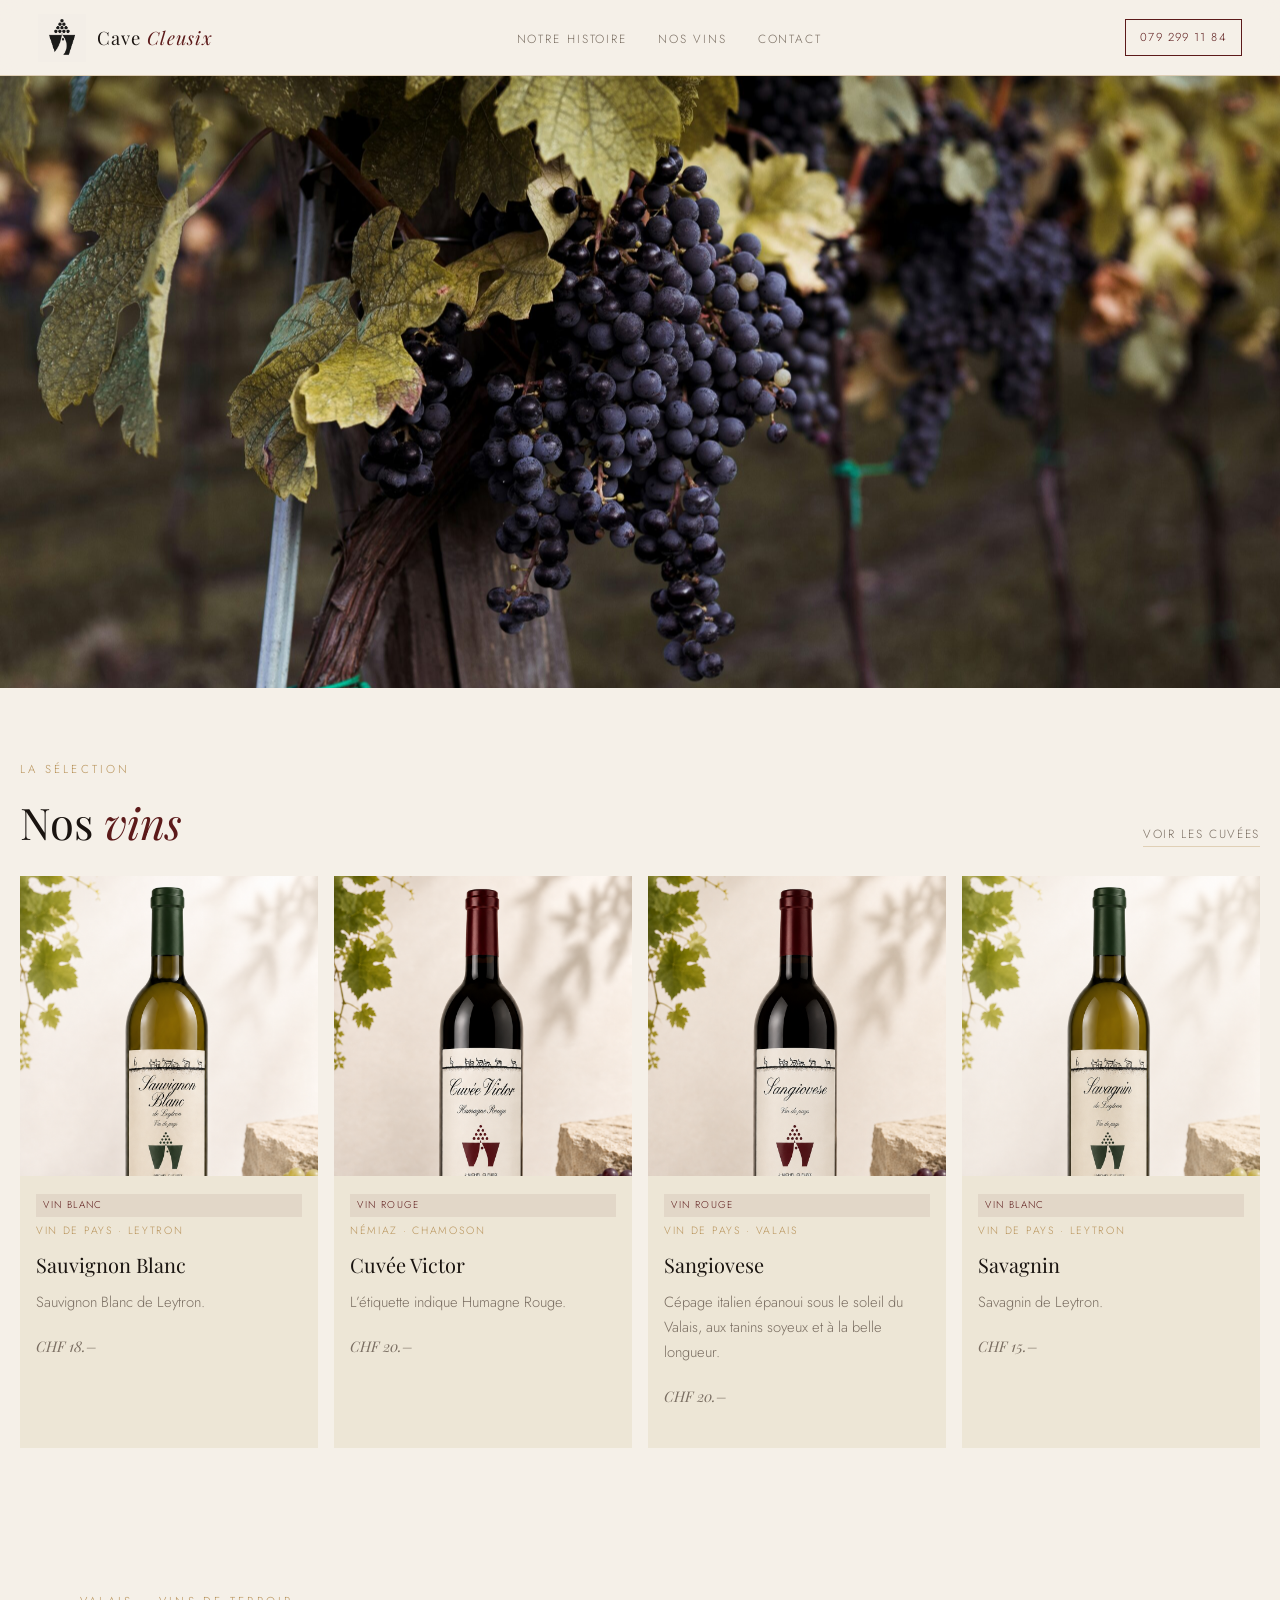
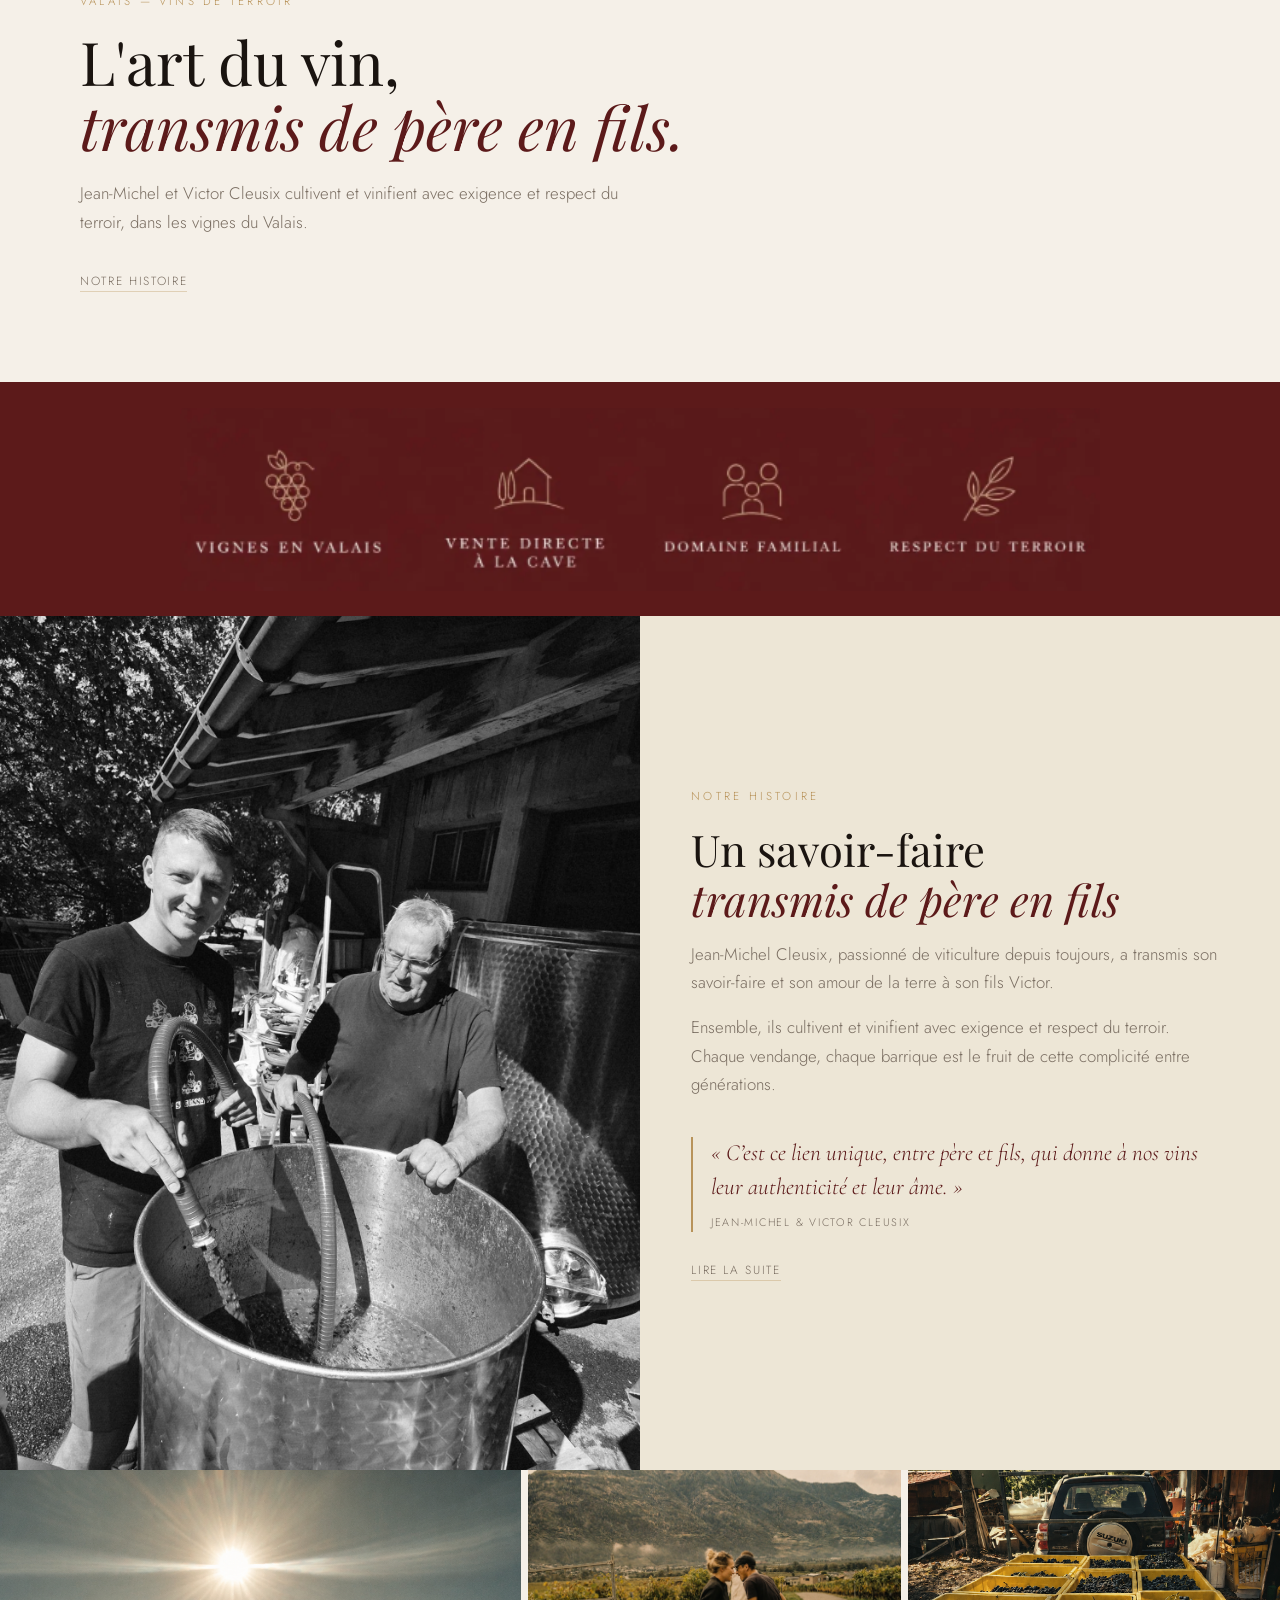
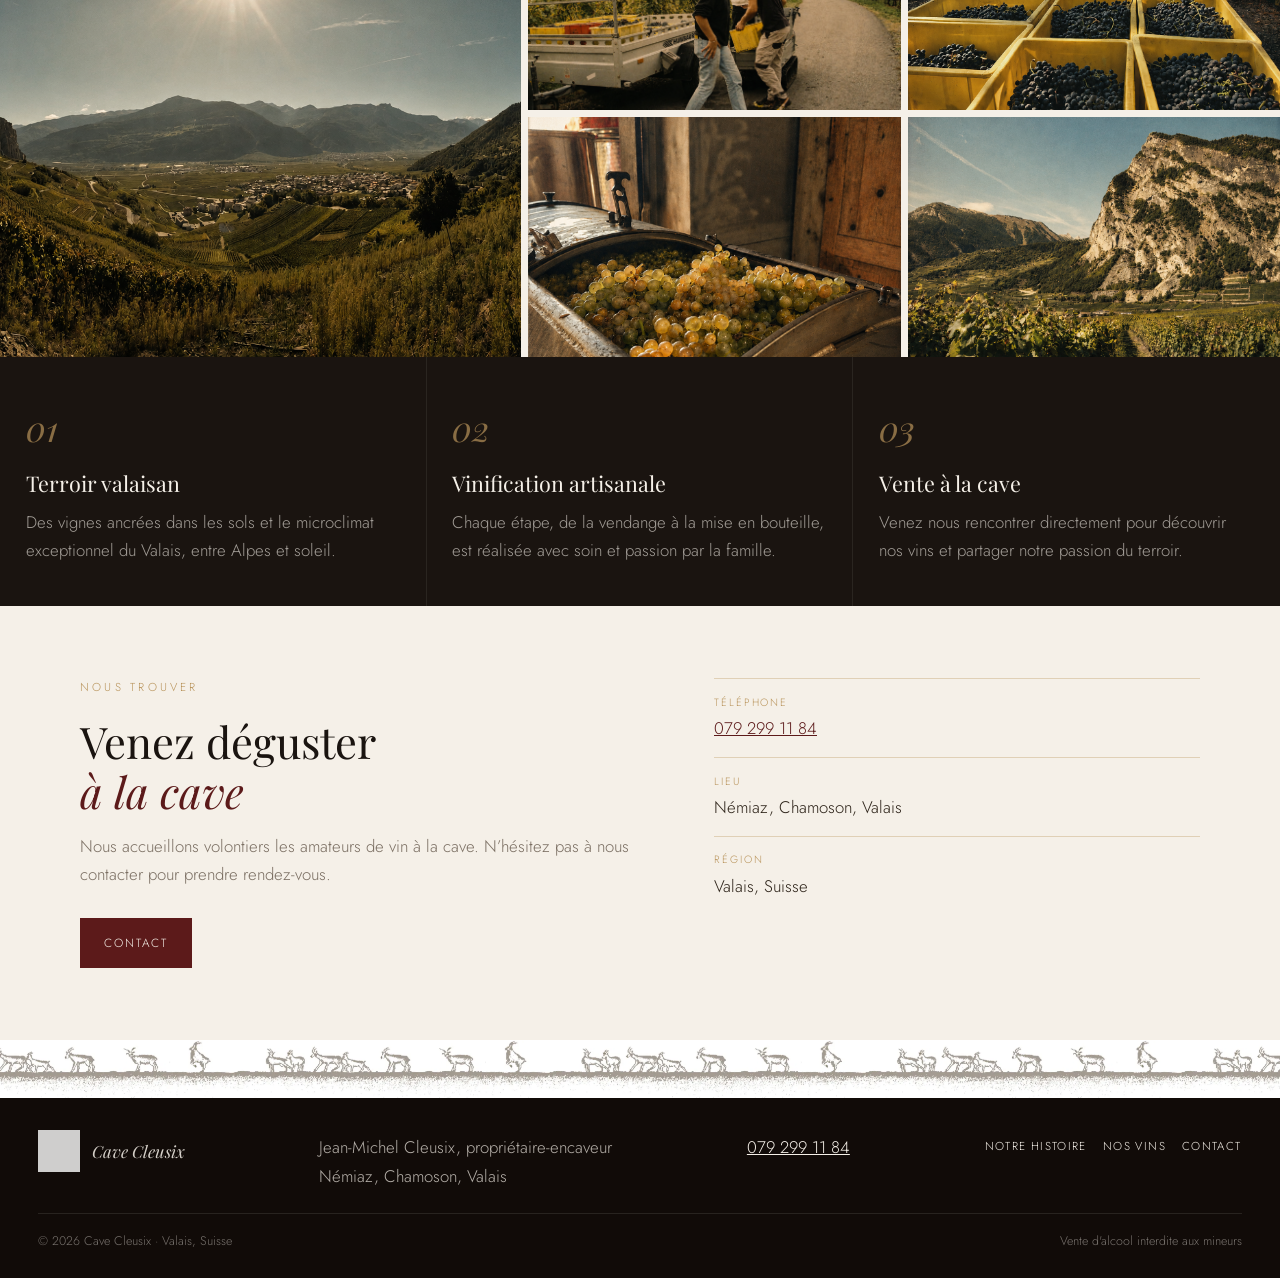
==== commit f312202a: "Reorder the homepage around the vine photo. The grape image stays at the top, the four wines with th" ====
--- a/index.html
+++ b/index.html
@@ -31,31 +31,74 @@
   <main id="contenu">
 
     <!-- Photo de vigne : média public « raisinpageaccueil » de cavecleusix.ch. -->
-    <section class="hero">
-      <div class="hero-copy">
-        <p class="eyebrow">Valais — Vins de terroir</p>
-        <h1>L'art du vin,<br><em>transmis de père en fils.</em></h1>
-        <p class="lede">Jean-Michel et Victor Cleusix cultivent et vinifient avec exigence et respect du terroir, dans les vignes du Valais.</p>
-        <div class="hero-actions">
-          <a class="btn" href="vins.html">Découvrir nos vins</a>
-          <a class="text-link" href="histoire.html">Notre histoire</a>
+    <figure class="hero-photo">
+      <img src="images/raisin-accueil.jpg" alt="Feuilles de vigne et grappes dans les vignes">
+    </figure>
+
+    <section class="section home-wines" id="selection" aria-labelledby="titre-vins">
+      <div class="wrap-wide">
+        <div class="section-head">
+          <div>
+            <p class="eyebrow">La sélection</p>
+            <h2 class="section-title" id="titre-vins" style="margin:0">Nos <em>vins</em></h2>
+          </div>
+          <a class="text-link" href="vins.html">Voir les cuvées</a>
+        </div>
+        <div class="vin-grid">
+          <article class="vin-card">
+            <a class="photo" href="vins/sauvignon-blanc.html"><img src="images/SauvignonBlanc.png" alt="Bouteille de Sauvignon Blanc"></a>
+            <div class="body">
+              <span class="badge">Vin blanc</span>
+              <span class="appellation">Vin de pays · Leytron</span>
+              <h3><a href="vins/sauvignon-blanc.html">Sauvignon Blanc</a></h3>
+              <p>Sauvignon Blanc de Leytron.</p>
+              <p class="price">CHF 18.–</p>
+              <div id="product-component-sauvignon-home" class="shopify-button-mount" data-shopify-product="16660517388678" data-button-bg="#03530b" data-button-hover="#034b0a"></div>
+            </div>
+          </article>
+          <article class="vin-card">
+            <a class="photo" href="vins/cuvee-victor.html"><img src="images/CuvéeVictor.png" alt="Bouteille de Cuvée Victor"></a>
+            <div class="body">
+              <span class="badge">Vin rouge</span>
+              <span class="appellation">Némiaz · Chamoson</span>
+              <h3><a href="vins/cuvee-victor.html">Cuvée Victor</a></h3>
+              <p>L’étiquette indique Humagne Rouge.</p>
+              <p class="price">CHF 20.–</p>
+              <div id="product-component-cuvee-victor-home" class="shopify-button-mount" data-shopify-product="16660529709446" data-button-bg="#8c1212" data-button-hover="#ee1f1f"></div>
+            </div>
+          </article>
+          <article class="vin-card">
+            <a class="photo" href="vins/sangiovese.html"><img src="images/Sangiovese.png" alt="Bouteille de Sangiovese"></a>
+            <div class="body">
+              <span class="badge">Vin rouge</span>
+              <span class="appellation">Vin de pays · Valais</span>
+              <h3><a href="vins/sangiovese.html">Sangiovese</a></h3>
+              <p>Cépage italien épanoui sous le soleil du Valais, aux tanins soyeux et à la belle longueur.</p>
+              <p class="price">CHF 20.–</p>
+              <div id="product-component-sangiovese-home" class="shopify-button-mount" data-shopify-product="16660526170502" data-button-bg="#8c1212" data-button-hover="#ee1f1f"></div>
+            </div>
+          </article>
+          <article class="vin-card">
+            <a class="photo" href="vins/savagnin.html"><img src="images/Savagnin.png" alt="Bouteille de Savagnin"></a>
+            <div class="body">
+              <span class="badge">Vin blanc</span>
+              <span class="appellation">Vin de pays · Leytron</span>
+              <h3><a href="vins/savagnin.html">Savagnin</a></h3>
+              <p>Savagnin de Leytron.</p>
+              <p class="price">CHF 15.–</p>
+              <div id="product-component-savagnin-home" class="shopify-button-mount" data-shopify-product="16660500152710" data-button-bg="#03530b" data-button-hover="#034b0a"></div>
+            </div>
+          </article>
         </div>
       </div>
-      <div class="hero-visual">
-        <div class="hero-vine-wrap">
-          <img src="images/raisin-accueil.jpg" alt="Feuilles de vigne et grappes dans les vignes">
-        </div>
-        <div class="bottle-stage">
-          <p class="around">
-            <a href="vins/sauvignon-blanc.html">Sauvignon Blanc</a>
-            <a href="vins/cuvee-victor.html">Cuvée Victor</a>
-          </p>
-          <img src="images/SauvignonBlanc.png" alt="Bouteille de Sauvignon Blanc, Cave Cleusix">
-          <p class="around">
-            <a href="vins/sangiovese.html">Sangiovese</a>
-            <a href="vins/savagnin.html">Savagnin</a>
-          </p>
-        </div>
+    </section>
+
+    <section class="section home-story" aria-labelledby="titre-histoire">
+      <div class="wrap">
+        <p class="eyebrow">Valais — Vins de terroir</p>
+        <h1 id="titre-histoire">L'art du vin,<br><em>transmis de père en fils.</em></h1>
+        <p class="lede">Jean-Michel et Victor Cleusix cultivent et vinifient avec exigence et respect du terroir, dans les vignes du Valais.</p>
+        <p><a class="text-link" href="histoire.html">Notre histoire</a></p>
       </div>
     </section>
 
@@ -63,11 +106,11 @@
       <img src="images/band-icons.png" alt="Vignes en Valais. Vente directe à la cave. Domaine familial. Respect du terroir.">
     </section>
 
-    <section class="split" aria-labelledby="titre-histoire">
+    <section class="split" aria-labelledby="titre-savoir">
       <img src="images/vicetpap.jpeg" alt="Victor et Jean-Michel Cleusix à la cave">
       <div class="split-copy">
         <p class="eyebrow">Notre histoire</p>
-        <h2 class="section-title" id="titre-histoire">Un savoir-faire<br><em>transmis de père en fils</em></h2>
+        <h2 class="section-title" id="titre-savoir">Un savoir-faire<br><em>transmis de père en fils</em></h2>
         <div class="prose">
           <p>Jean-Michel Cleusix, passionné de viticulture depuis toujours, a transmis son savoir-faire et son amour de la terre à son fils Victor.</p>
           <p>Ensemble, ils cultivent et vinifient avec exigence et respect du terroir. Chaque vendange, chaque barrique est le fruit de cette complicité entre générations.</p>
@@ -77,60 +120,6 @@
           <cite>Jean-Michel &amp; Victor Cleusix</cite>
         </blockquote>
         <p style="margin-top:1.4rem"><a class="text-link" href="histoire.html">Lire la suite</a></p>
-      </div>
-    </section>
-
-    <section class="section" id="selection" aria-labelledby="titre-vins">
-      <div class="wrap-wide">
-        <div class="section-head">
-          <div>
-            <p class="eyebrow">La sélection</p>
-            <h2 class="section-title" id="titre-vins" style="margin:0">Nos <em>vins</em></h2>
-          </div>
-          <a class="text-link" href="vins.html">Voir les cuvées</a>
-        </div>
-        <div class="vin-grid">
-          <a class="vin-card" href="vins/sauvignon-blanc.html">
-            <div class="photo"><img src="images/SauvignonBlanc.png" alt="Bouteille de Sauvignon Blanc"></div>
-            <div class="body">
-              <span class="badge">Vin blanc</span>
-              <span class="appellation">Vin de pays · Leytron</span>
-              <h3>Sauvignon Blanc</h3>
-              <p>Sauvignon Blanc de Leytron.</p>
-              <p class="price">CHF 18.–</p>
-            </div>
-          </a>
-          <a class="vin-card" href="vins/cuvee-victor.html">
-            <div class="photo"><img src="images/CuvéeVictor.png" alt="Bouteille de Cuvée Victor"></div>
-            <div class="body">
-              <span class="badge">Vin rouge</span>
-              <span class="appellation">Némiaz · Chamoson</span>
-              <h3>Cuvée Victor</h3>
-              <p>L’étiquette indique Humagne Rouge.</p>
-              <p class="price">CHF 20.–</p>
-            </div>
-          </a>
-          <a class="vin-card" href="vins/sangiovese.html">
-            <div class="photo"><img src="images/Sangiovese.png" alt="Bouteille de Sangiovese"></div>
-            <div class="body">
-              <span class="badge">Vin rouge</span>
-              <span class="appellation">Vin de pays · Valais</span>
-              <h3>Sangiovese</h3>
-              <p>Cépage italien épanoui sous le soleil du Valais, aux tanins soyeux et à la belle longueur.</p>
-              <p class="price">CHF 20.–</p>
-            </div>
-          </a>
-          <a class="vin-card" href="vins/savagnin.html">
-            <div class="photo"><img src="images/Savagnin.png" alt="Bouteille de Savagnin"></div>
-            <div class="body">
-              <span class="badge">Vin blanc</span>
-              <span class="appellation">Vin de pays · Leytron</span>
-              <h3>Savagnin</h3>
-              <p>Savagnin de Leytron.</p>
-              <p class="price">CHF 15.–</p>
-            </div>
-          </a>
-        </div>
       </div>
     </section>
 
@@ -198,5 +187,6 @@
     </div>
   </footer>
   <script src="js/site.js"></script>
+  <script src="js/shopify-buy.js"></script>
 </body>
 </html>
--- a/css/site.css
+++ b/css/site.css
@@ -116,19 +116,26 @@
   cursor: pointer;
 }
 
-.hero {
-  display: grid;
-  grid-template-columns: minmax(300px, 0.92fr) 1.15fr;
-  min-height: 100svh;
-  background: var(--cream);
-}
-.hero-copy {
-  display: flex;
-  flex-direction: column;
-  justify-content: center;
-  padding: calc(var(--header) + 2.5rem) clamp(1.4rem, 4vw, 4.2rem) 3rem;
-  background: var(--cream);
-}
+.hero-photo {
+  margin: var(--header) 0 0;
+  height: clamp(380px, 68vh, 780px);
+  overflow: hidden;
+  background: var(--parchment);
+}
+.hero-photo img {
+  width: 100%;
+  height: 100%;
+  object-fit: cover;
+  object-position: 35% 45%;
+}
+.home-wines { padding-top: 2.6rem; }
+.home-story h1 {
+  margin: 0 0 1.25rem;
+  font-size: clamp(2.7rem, 4.7vw, 4.5rem);
+  line-height: 1.08;
+  color: var(--dark);
+}
+.home-story h1 em { font-style: italic; color: var(--wine); }
 .eyebrow {
   margin: 0 0 1.1rem;
   font-size: 0.72rem;
@@ -136,20 +143,12 @@
   text-transform: uppercase;
   color: var(--gold);
 }
-.hero h1 {
-  margin: 0 0 1.25rem;
-  font-size: clamp(2.7rem, 4.7vw, 4.5rem);
-  line-height: 1.08;
-  color: var(--dark);
-}
-.hero h1 em { font-style: italic; color: var(--wine); }
 .lede {
   margin: 0 0 1.8rem;
   max-width: 36rem;
   color: var(--muted);
   font-size: 1.05rem;
 }
-.hero-actions { display: flex; flex-wrap: wrap; gap: 1.25rem; align-items: center; }
 .btn {
   display: inline-flex;
   align-items: center;
@@ -175,52 +174,6 @@
   padding-bottom: 0.15rem;
 }
 .text-link:hover { color: var(--wine); border-color: var(--wine); }
-
-.hero-visual {
-  display: grid;
-  grid-template-columns: 1.15fr 0.9fr;
-  min-height: 100svh;
-  background: var(--parchment);
-}
-.hero-vine-wrap { position: relative; min-height: 100%; }
-.hero-vine-wrap img {
-  width: 100%;
-  height: 100%;
-  object-fit: cover;
-  object-position: 35% 45%;
-  position: absolute;
-  inset: 0;
-}
-.bottle-stage {
-  display: flex;
-  flex-direction: column;
-  justify-content: center;
-  gap: 0.85rem;
-  padding: calc(var(--header) + 1.2rem) 1rem 1.6rem;
-}
-.bottle-stage img {
-  width: min(100%, 280px);
-  height: auto;
-  margin: 0 auto;
-  object-fit: contain;
-}
-.around {
-  display: flex;
-  justify-content: space-between;
-  gap: 0.6rem;
-  margin: 0;
-  width: min(100%, 340px);
-  align-self: center;
-}
-.around a {
-  font-size: 0.62rem;
-  letter-spacing: 0.08em;
-  text-transform: uppercase;
-  text-decoration: none;
-  color: var(--wine);
-  text-align: center;
-}
-.around a:hover { color: var(--gold); }
 
 .band {
   background: var(--wine);
@@ -365,6 +318,8 @@
   color: var(--gold);
 }
 .vin-card h3 { margin: 0.15rem 0; font-size: 1.25rem; color: var(--dark); }
+.vin-card h3 a,
+.vin-card .photo { color: inherit; text-decoration: none; }
 .vin-card p { margin: 0; color: var(--muted); font-size: 0.92rem; }
 .price {
   margin-top: auto;
@@ -471,20 +426,14 @@
 }
 .wine-copy h2 { margin: 0.4rem 0 0.6rem; font-size: clamp(1.8rem, 3vw, 2.6rem); color: var(--dark); }
 .wine-copy .lead { color: var(--text); }
-.buy-note { margin: 1rem 0 0.4rem; font-size: 0.82rem; letter-spacing: 0.04em; color: var(--muted); }
-.shopify-buy:empty {
-  min-height: 52px;
-  border: 1px dashed rgba(92, 26, 26, 0.45);
-  display: grid;
-  place-items: center;
-  background: rgba(255, 255, 255, 0.28);
-}
-.shopify-buy:empty::before {
-  content: "Emplacement du bouton Shopify";
-  font-size: 0.68rem;
-  letter-spacing: 0.12em;
-  text-transform: uppercase;
-  color: var(--wine);
+.shopify-button-mount {
+  width: 100%;
+  max-width: none !important;
+  margin-top: 0.85rem;
+}
+.shopify-button-mount iframe {
+  width: 100% !important;
+  max-width: 100% !important;
 }
 .price-source { margin: 0.35rem 0 0; font-size: 0.78rem; color: var(--muted); }
 
@@ -581,10 +530,6 @@
 :focus-visible { outline: 2px solid var(--wine); outline-offset: 3px; }
 
 @media (max-width: 1100px) {
-  .hero { grid-template-columns: 1fr; min-height: 0; }
-  .hero-visual { min-height: 0; }
-  .hero-vine-wrap { min-height: 46vh; }
-  .hero-vine-wrap img { position: relative; height: 46vh; }
   .vin-grid { grid-template-columns: 1fr 1fr; }
   .gallery { grid-template-columns: 1fr 1fr; grid-template-rows: 200px 200px 200px; }
   .gallery .wide { grid-row: auto; grid-column: span 2; height: 220px; }
@@ -610,10 +555,9 @@
   .valeur { border-right: none; border-bottom: 1px solid rgba(245, 240, 232, 0.08); }
   .gallery-page { grid-template-columns: 1fr 1fr; }
   .form-row { grid-template-columns: 1fr; }
-  .hero-visual { grid-template-columns: 1fr; }
-  .bottle-stage { padding-top: 1.2rem; }
 }
 @media (max-width: 640px) {
+  .hero-photo { height: 52vh; min-height: 280px; }
   .vin-grid, .gallery, .gallery-page { grid-template-columns: 1fr; }
   .gallery .wide { grid-column: auto; height: auto; }
   .gallery img, .gallery-page img { height: 220px; }
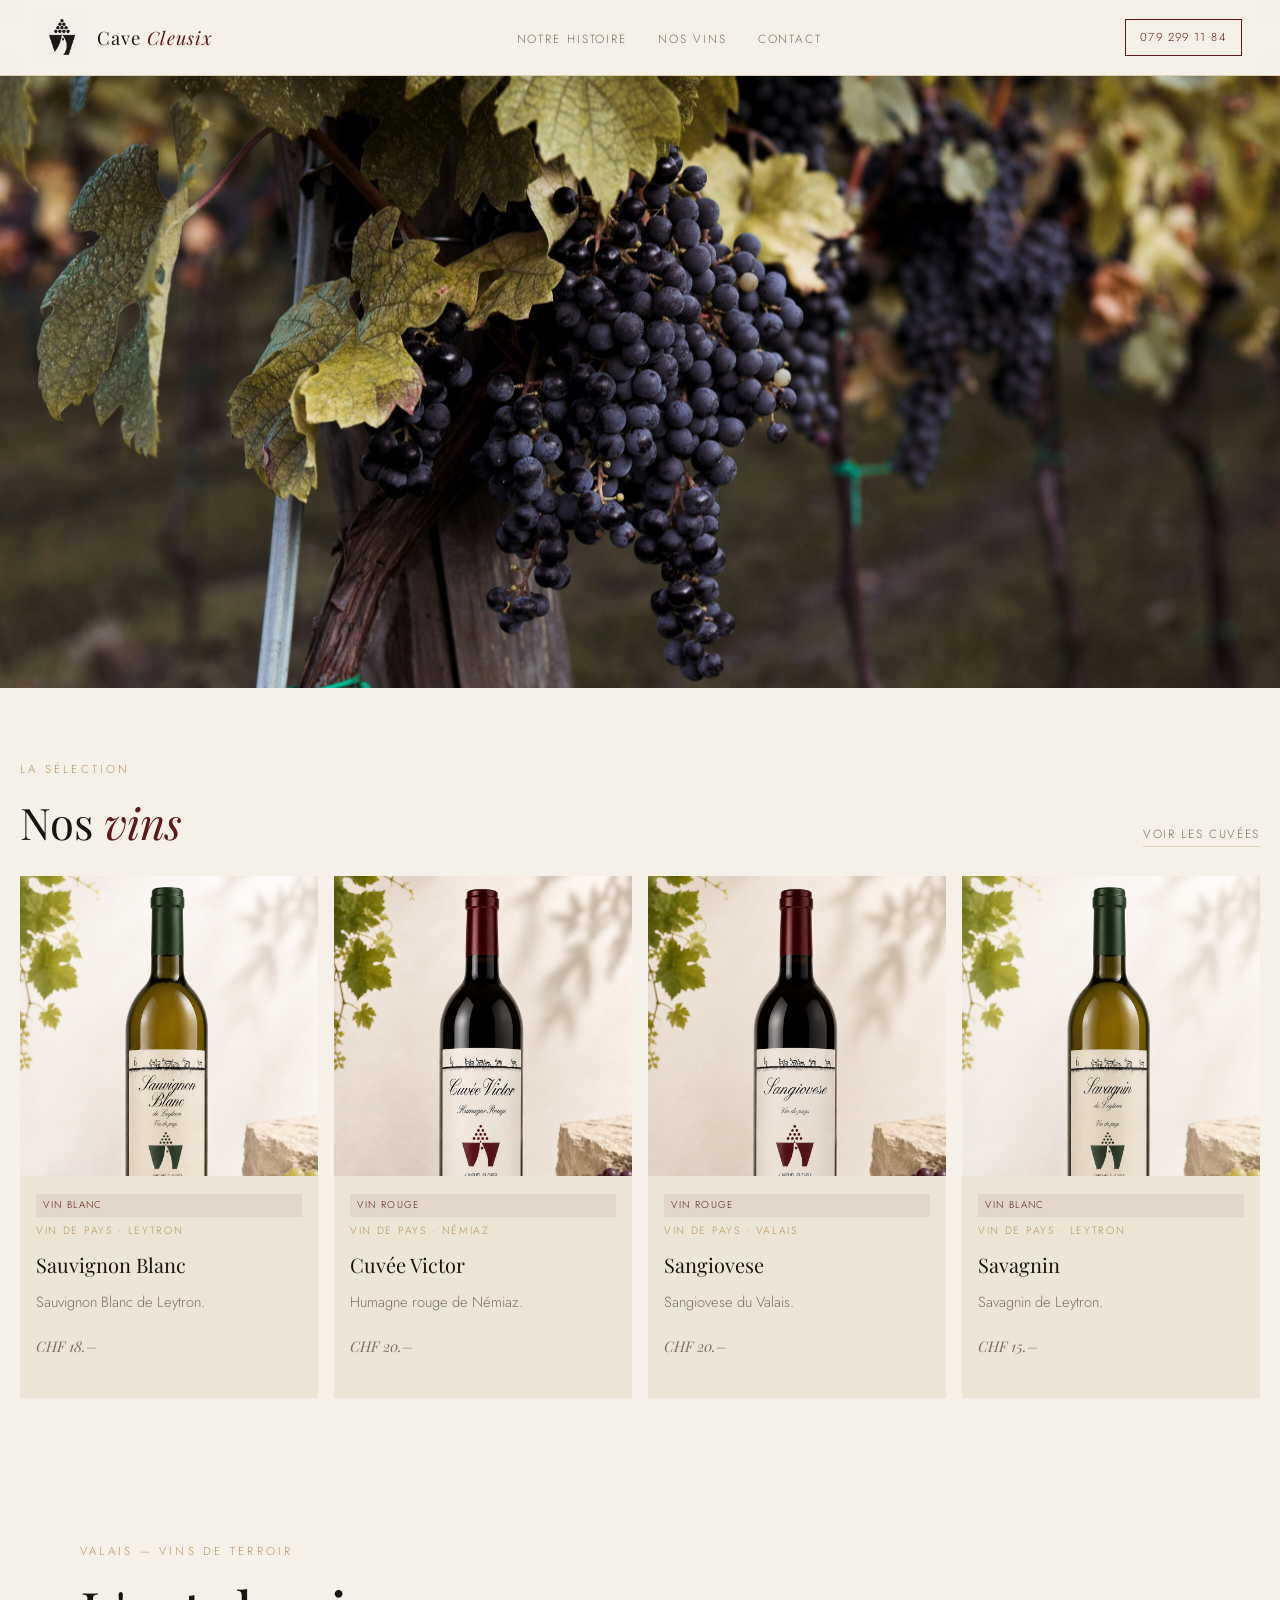
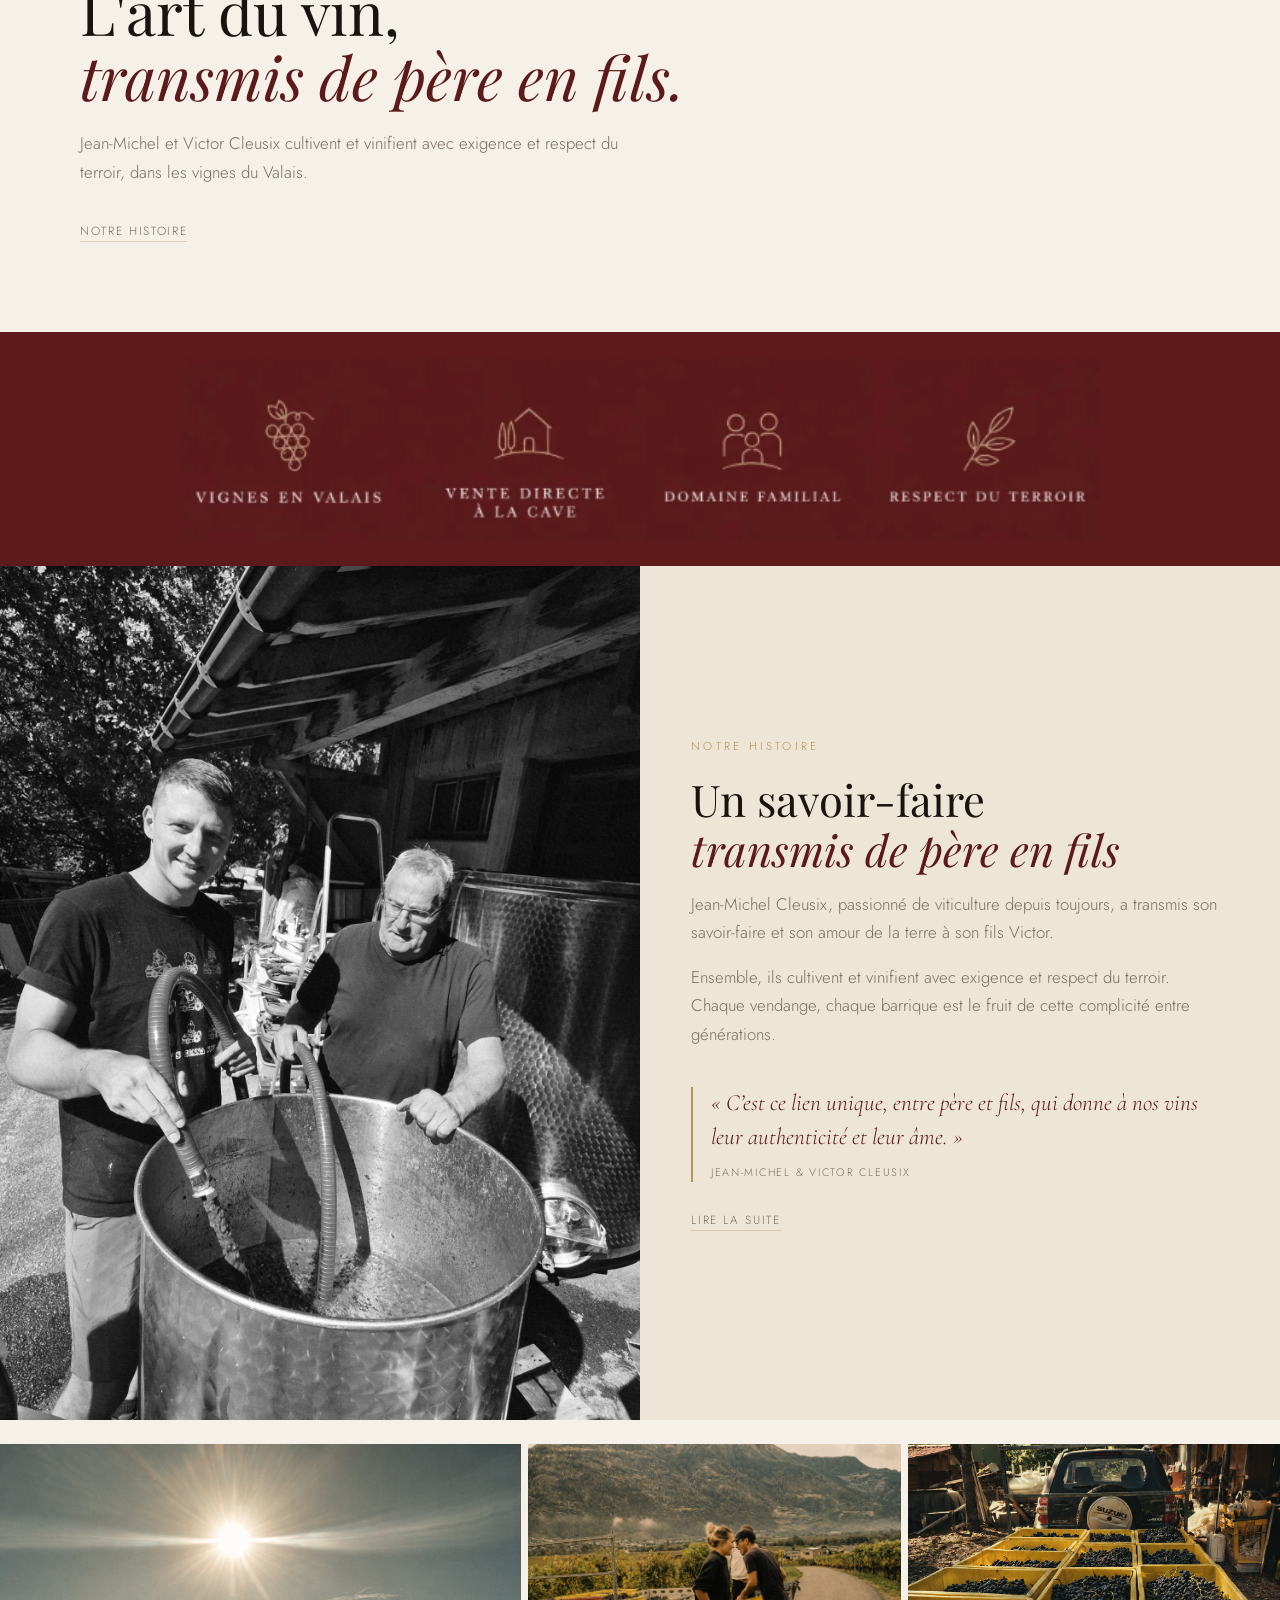
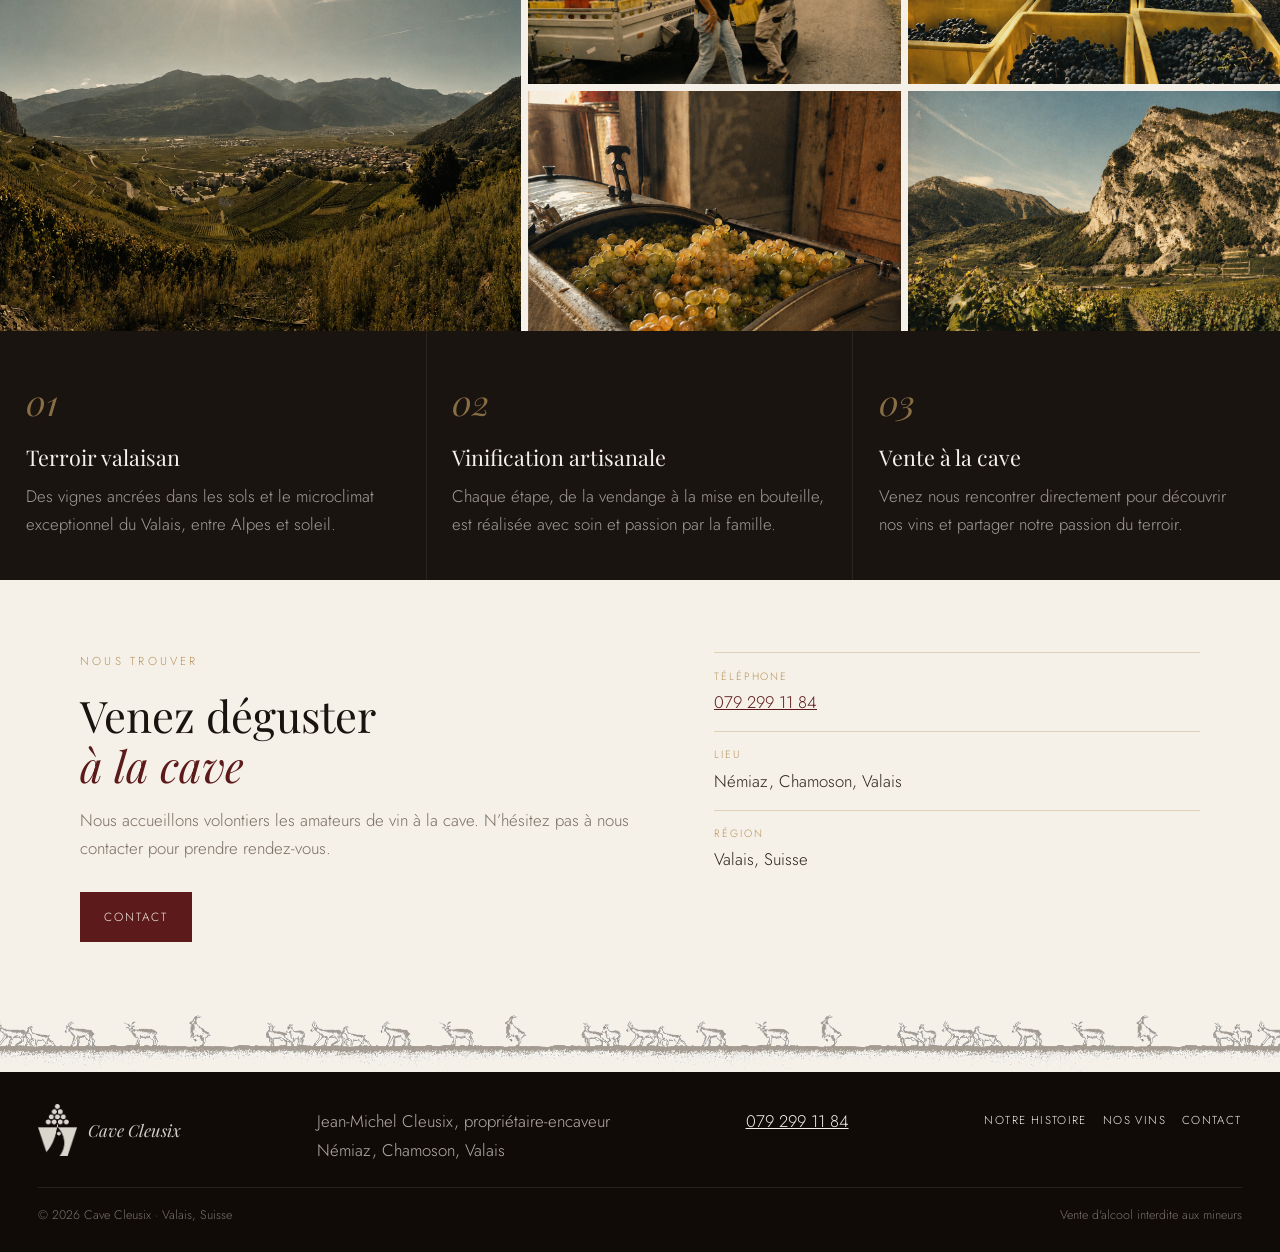
==== commit 585da9f8: "Show the grape mark, blend the chamois, and align the wine cards. The footer uses a cream grape with" ====
--- a/index.html
+++ b/index.html
@@ -60,9 +60,9 @@
             <a class="photo" href="vins/cuvee-victor.html"><img src="images/CuvéeVictor.png" alt="Bouteille de Cuvée Victor"></a>
             <div class="body">
               <span class="badge">Vin rouge</span>
-              <span class="appellation">Némiaz · Chamoson</span>
+              <span class="appellation">Vin de pays · Némiaz</span>
               <h3><a href="vins/cuvee-victor.html">Cuvée Victor</a></h3>
-              <p>L’étiquette indique Humagne Rouge.</p>
+              <p>Humagne rouge de Némiaz.</p>
               <p class="price">CHF 20.–</p>
               <div id="product-component-cuvee-victor-home" class="shopify-button-mount" data-shopify-product="16660529709446" data-button-bg="#8c1212" data-button-hover="#ee1f1f"></div>
             </div>
@@ -73,7 +73,7 @@
               <span class="badge">Vin rouge</span>
               <span class="appellation">Vin de pays · Valais</span>
               <h3><a href="vins/sangiovese.html">Sangiovese</a></h3>
-              <p>Cépage italien épanoui sous le soleil du Valais, aux tanins soyeux et à la belle longueur.</p>
+              <p>Sangiovese du Valais.</p>
               <p class="price">CHF 20.–</p>
               <div id="product-component-sangiovese-home" class="shopify-button-mount" data-shopify-product="16660526170502" data-button-bg="#8c1212" data-button-hover="#ee1f1f"></div>
             </div>
@@ -170,7 +170,7 @@
   <footer class="site-footer">
     <div class="footer-grid">
       <div class="footer-brand">
-        <img src="images/logo.png" alt="">
+        <img src="images/logo-grappe.png" alt="">
         <p class="footer-name">Cave Cleusix</p>
       </div>
       <p>Jean-Michel Cleusix, propriétaire-encaveur<br>Némiaz, Chamoson, Valais</p>
--- a/css/site.css
+++ b/css/site.css
@@ -187,7 +187,7 @@
 
 .frise {
   height: 58px;
-  background-color: var(--cream);
+  background-color: transparent;
   background-image: url("../images/frise-chamoix.png");
   background-repeat: repeat-x;
   background-position: center;
@@ -321,6 +321,7 @@
 .vin-card h3 a,
 .vin-card .photo { color: inherit; text-decoration: none; }
 .vin-card p { margin: 0; color: var(--muted); font-size: 0.92rem; }
+.vin-card p.price { margin-top: auto; }
 .price {
   margin-top: auto;
   padding-top: 0.8rem;
@@ -330,6 +331,9 @@
 }
 .price.is-empty { color: var(--muted); font-size: 1rem; }
 
+.split + .gallery {
+  margin-top: 1.5rem;
+}
 .gallery {
   display: grid;
   grid-template-columns: 1.4fr 1fr 1fr;
@@ -511,7 +515,7 @@
   border-bottom: 1px solid rgba(245, 240, 232, 0.1);
 }
 .footer-brand { display: flex; align-items: center; gap: 0.7rem; }
-.footer-brand img { height: 42px; width: 42px; object-fit: contain; filter: brightness(0) invert(1); opacity: 0.8; }
+.footer-brand img { height: 52px; width: auto; object-fit: contain; }
 .footer-name { margin: 0; font-style: italic; color: rgba(245, 240, 232, 0.86); }
 .site-footer a { color: var(--cream); }
 .site-footer p { margin: 0.2rem 0; }
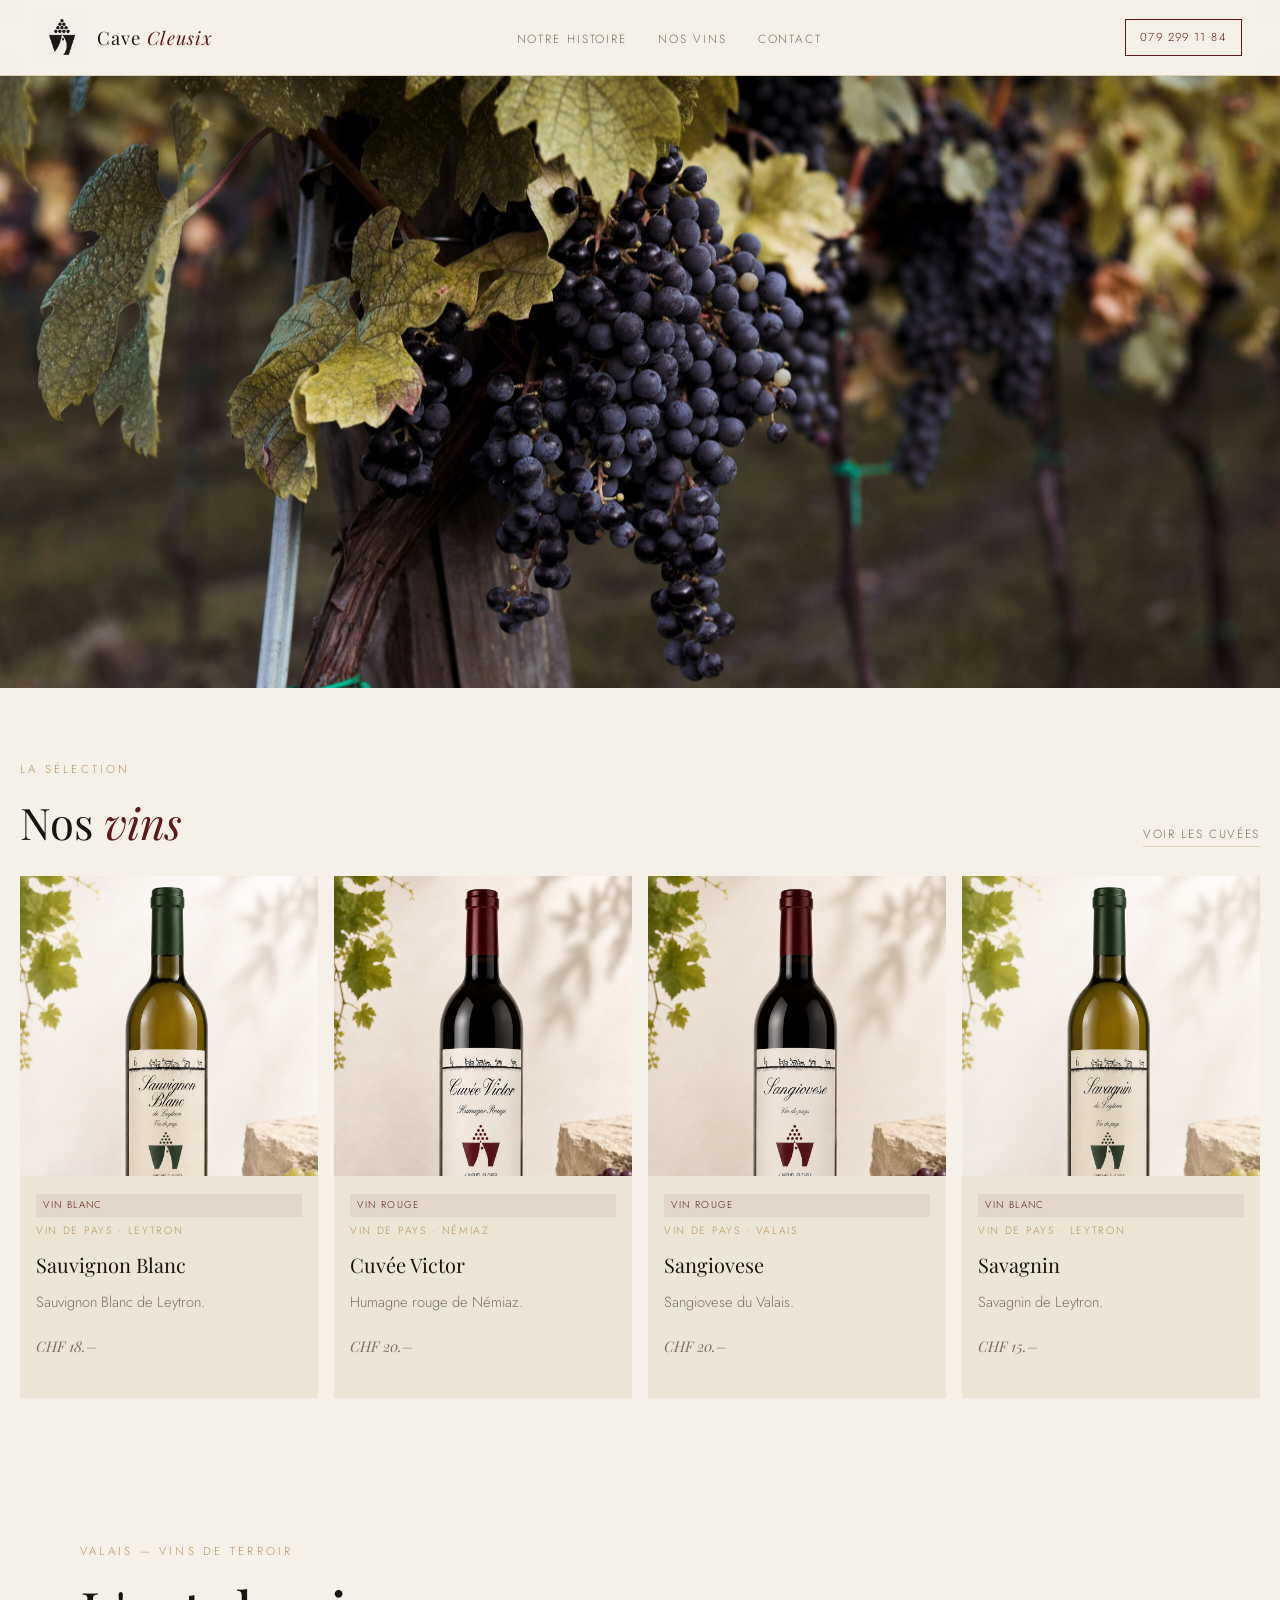
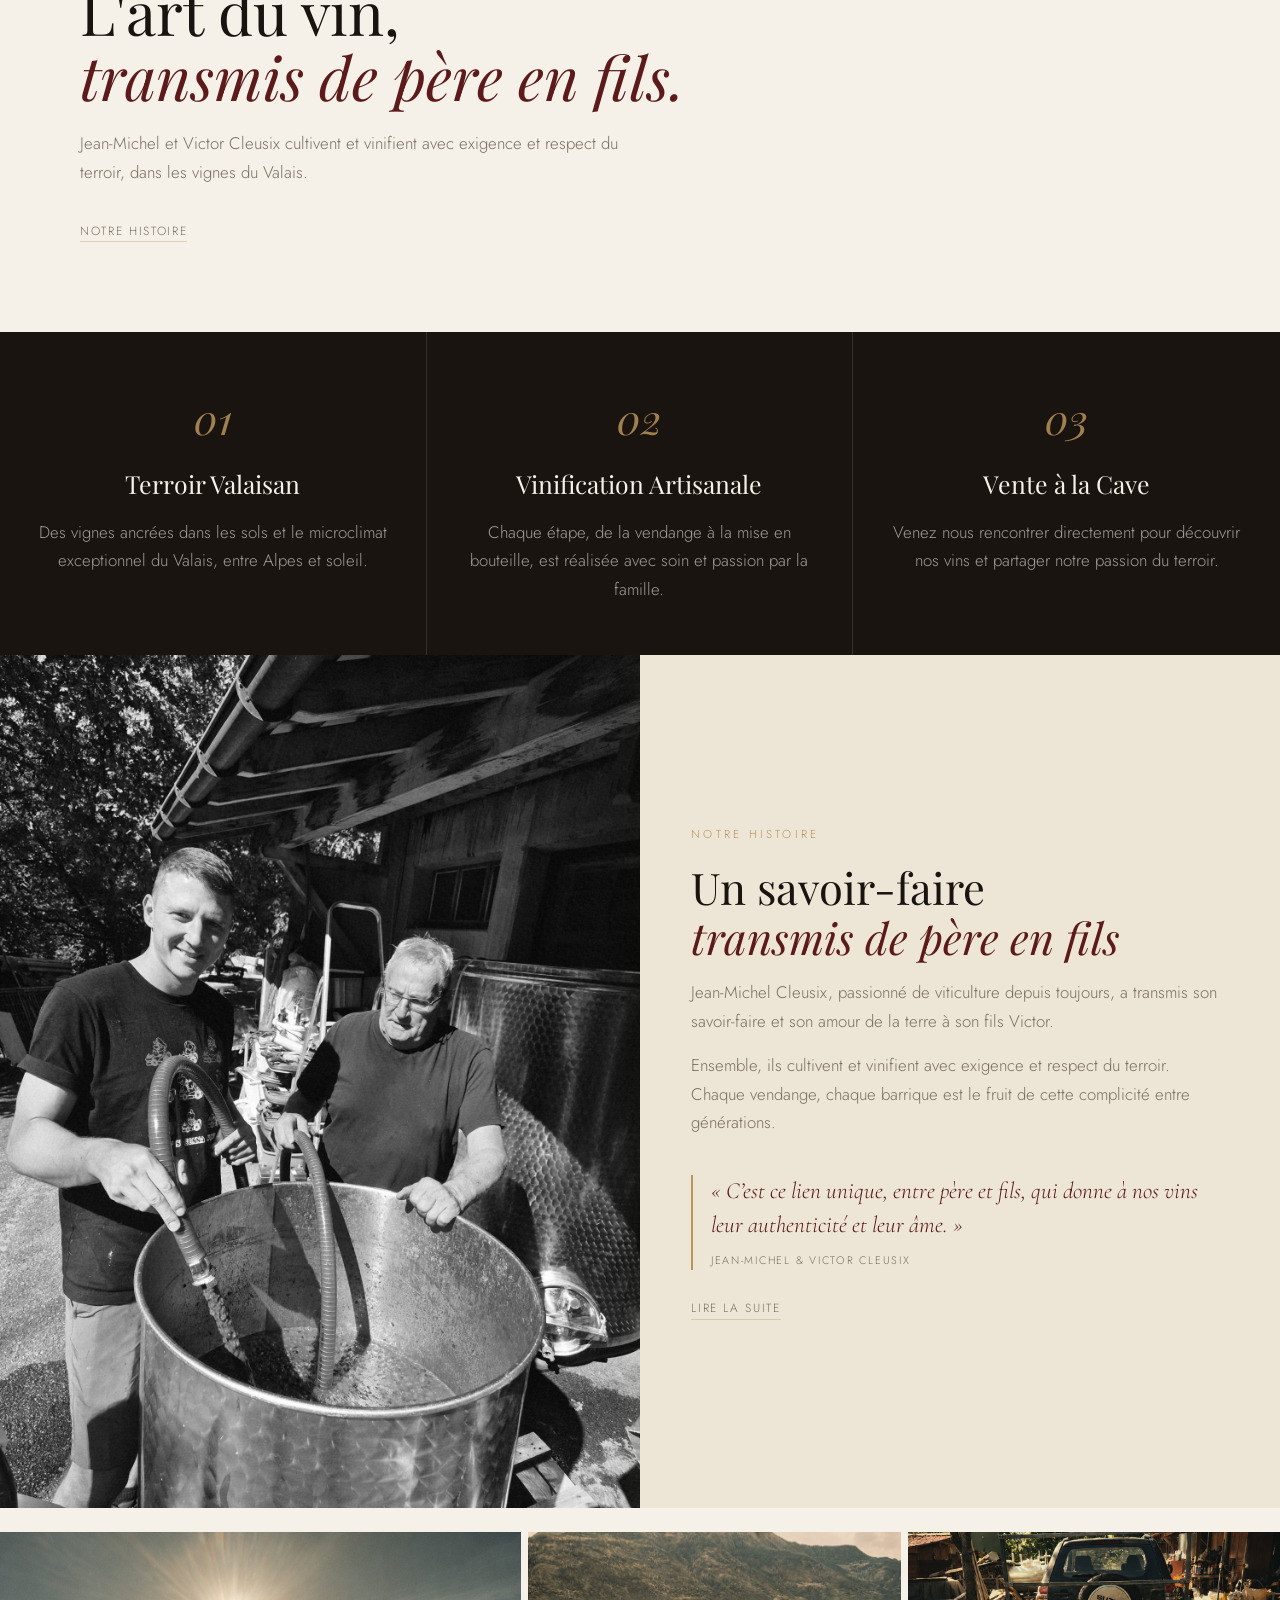
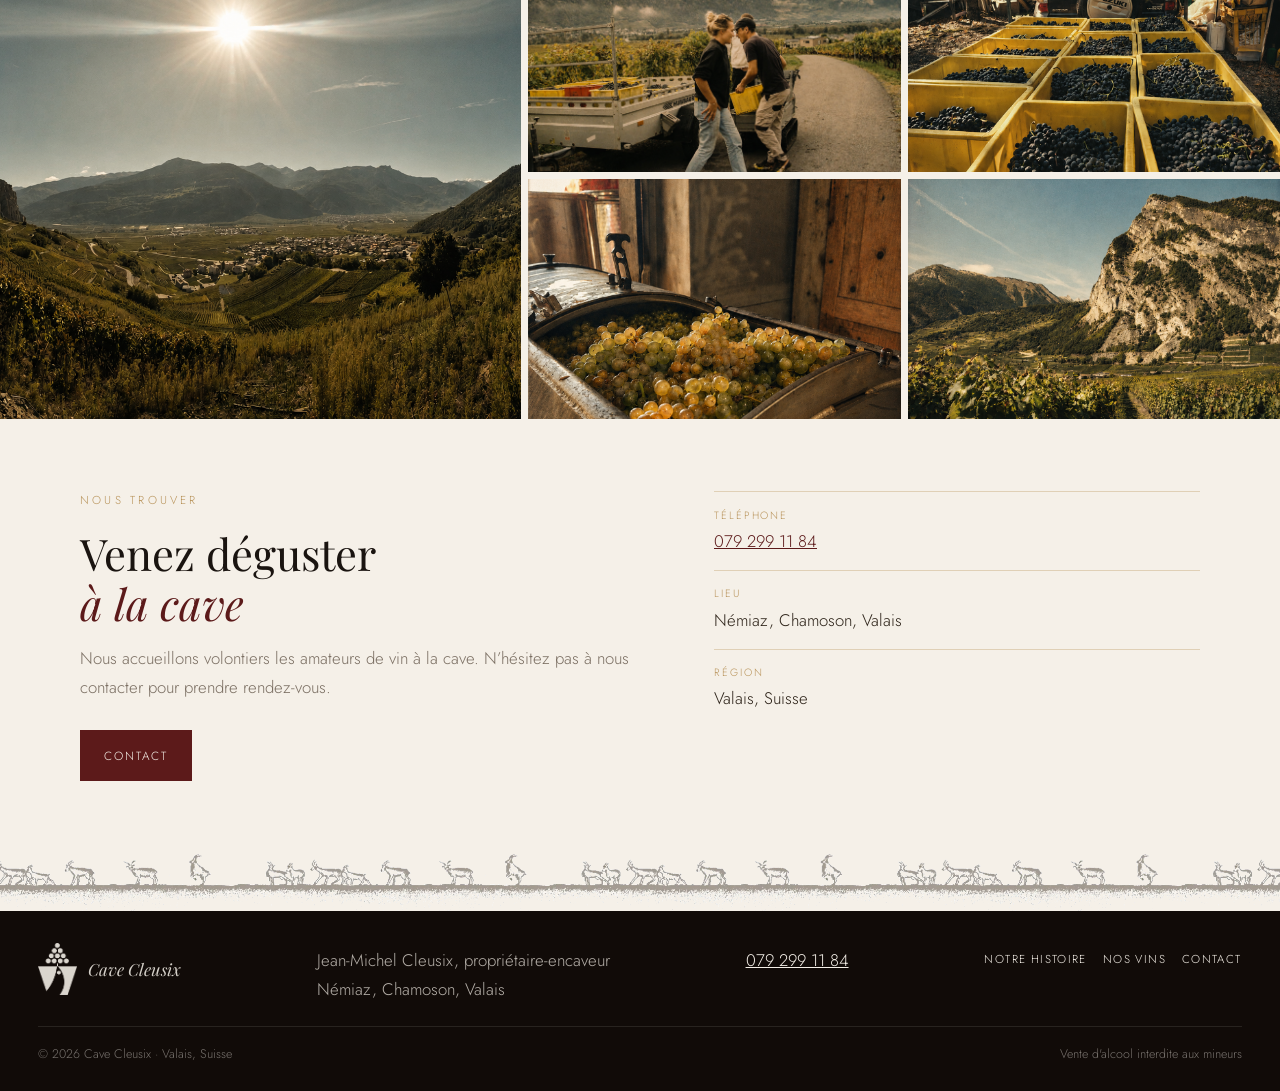
==== commit d4d162b8: "Replace the icon strip with the three numbered points. The burgundy bar is gone, and the dark three-" ====
--- a/index.html
+++ b/index.html
@@ -102,8 +102,22 @@
       </div>
     </section>
 
-    <section class="band" aria-label="Le domaine">
-      <img src="images/band-icons.png" alt="Vignes en Valais. Vente directe à la cave. Domaine familial. Respect du terroir.">
+    <section class="valeurs" aria-label="Ce qui nous guide">
+      <article class="valeur">
+        <div class="num">01</div>
+        <h2>Terroir Valaisan</h2>
+        <p>Des vignes ancrées dans les sols et le microclimat exceptionnel du Valais, entre Alpes et soleil.</p>
+      </article>
+      <article class="valeur">
+        <div class="num">02</div>
+        <h2>Vinification Artisanale</h2>
+        <p>Chaque étape, de la vendange à la mise en bouteille, est réalisée avec soin et passion par la famille.</p>
+      </article>
+      <article class="valeur">
+        <div class="num">03</div>
+        <h2>Vente à la Cave</h2>
+        <p>Venez nous rencontrer directement pour découvrir nos vins et partager notre passion du terroir.</p>
+      </article>
     </section>
 
     <section class="split" aria-labelledby="titre-savoir">
@@ -129,24 +143,6 @@
       <figure><img src="images/paysage1caissespleines.png" alt="Caissettes de raisin après la cueillette"></figure>
       <figure><img src="images/paysage6tonneux.png" alt="Raisin blanc à la cave"></figure>
       <figure><img src="images/paysage4vueleytron.png" alt="Rang de vignes face à la paroi rocheuse"></figure>
-    </section>
-
-    <section class="valeurs" aria-label="Ce qui nous guide">
-      <article class="valeur">
-        <div class="num">01</div>
-        <h3>Terroir valaisan</h3>
-        <p>Des vignes ancrées dans les sols et le microclimat exceptionnel du Valais, entre Alpes et soleil.</p>
-      </article>
-      <article class="valeur">
-        <div class="num">02</div>
-        <h3>Vinification artisanale</h3>
-        <p>Chaque étape, de la vendange à la mise en bouteille, est réalisée avec soin et passion par la famille.</p>
-      </article>
-      <article class="valeur">
-        <div class="num">03</div>
-        <h3>Vente à la cave</h3>
-        <p>Venez nous rencontrer directement pour découvrir nos vins et partager notre passion du terroir.</p>
-      </article>
     </section>
 
     <section class="section" aria-labelledby="titre-contact">
--- a/css/site.css
+++ b/css/site.css
@@ -175,16 +175,6 @@
 }
 .text-link:hover { color: var(--wine); border-color: var(--wine); }
 
-.band {
-  background: var(--wine);
-  padding: 1.6rem 1rem;
-}
-.band img {
-  width: min(920px, 100%);
-  height: auto;
-  margin: 0 auto;
-}
-
 .frise {
   height: 58px;
   background-color: transparent;
@@ -350,17 +340,21 @@
   background: var(--dark);
   color: var(--cream);
 }
-.valeur { padding: 2.6rem 1.6rem; border-right: 1px solid rgba(245, 240, 232, 0.08); }
+.valeur {
+  padding: 3.2rem 2.2rem;
+  border-right: 1px solid rgba(245, 240, 232, 0.12);
+  text-align: center;
+}
 .valeur:last-child { border-right: none; }
 .valeur .num {
   font-family: "Playfair Display", Palatino, serif;
   font-style: italic;
-  font-size: 2.2rem;
+  font-size: 2.6rem;
   color: var(--gold);
-  opacity: 0.7;
-}
-.valeur h3 { margin: 0.4rem 0; font-size: 1.35rem; font-weight: 400; }
-.valeur p { margin: 0; color: rgba(245, 240, 232, 0.62); }
+  opacity: 0.85;
+}
+.valeur h2 { margin: 0.55rem 0 0.8rem; font-size: 1.55rem; font-weight: 400; color: var(--cream); }
+.valeur p { margin: 0 auto; max-width: 22rem; color: rgba(245, 240, 232, 0.62); }
 
 .contact-band {
   display: grid;
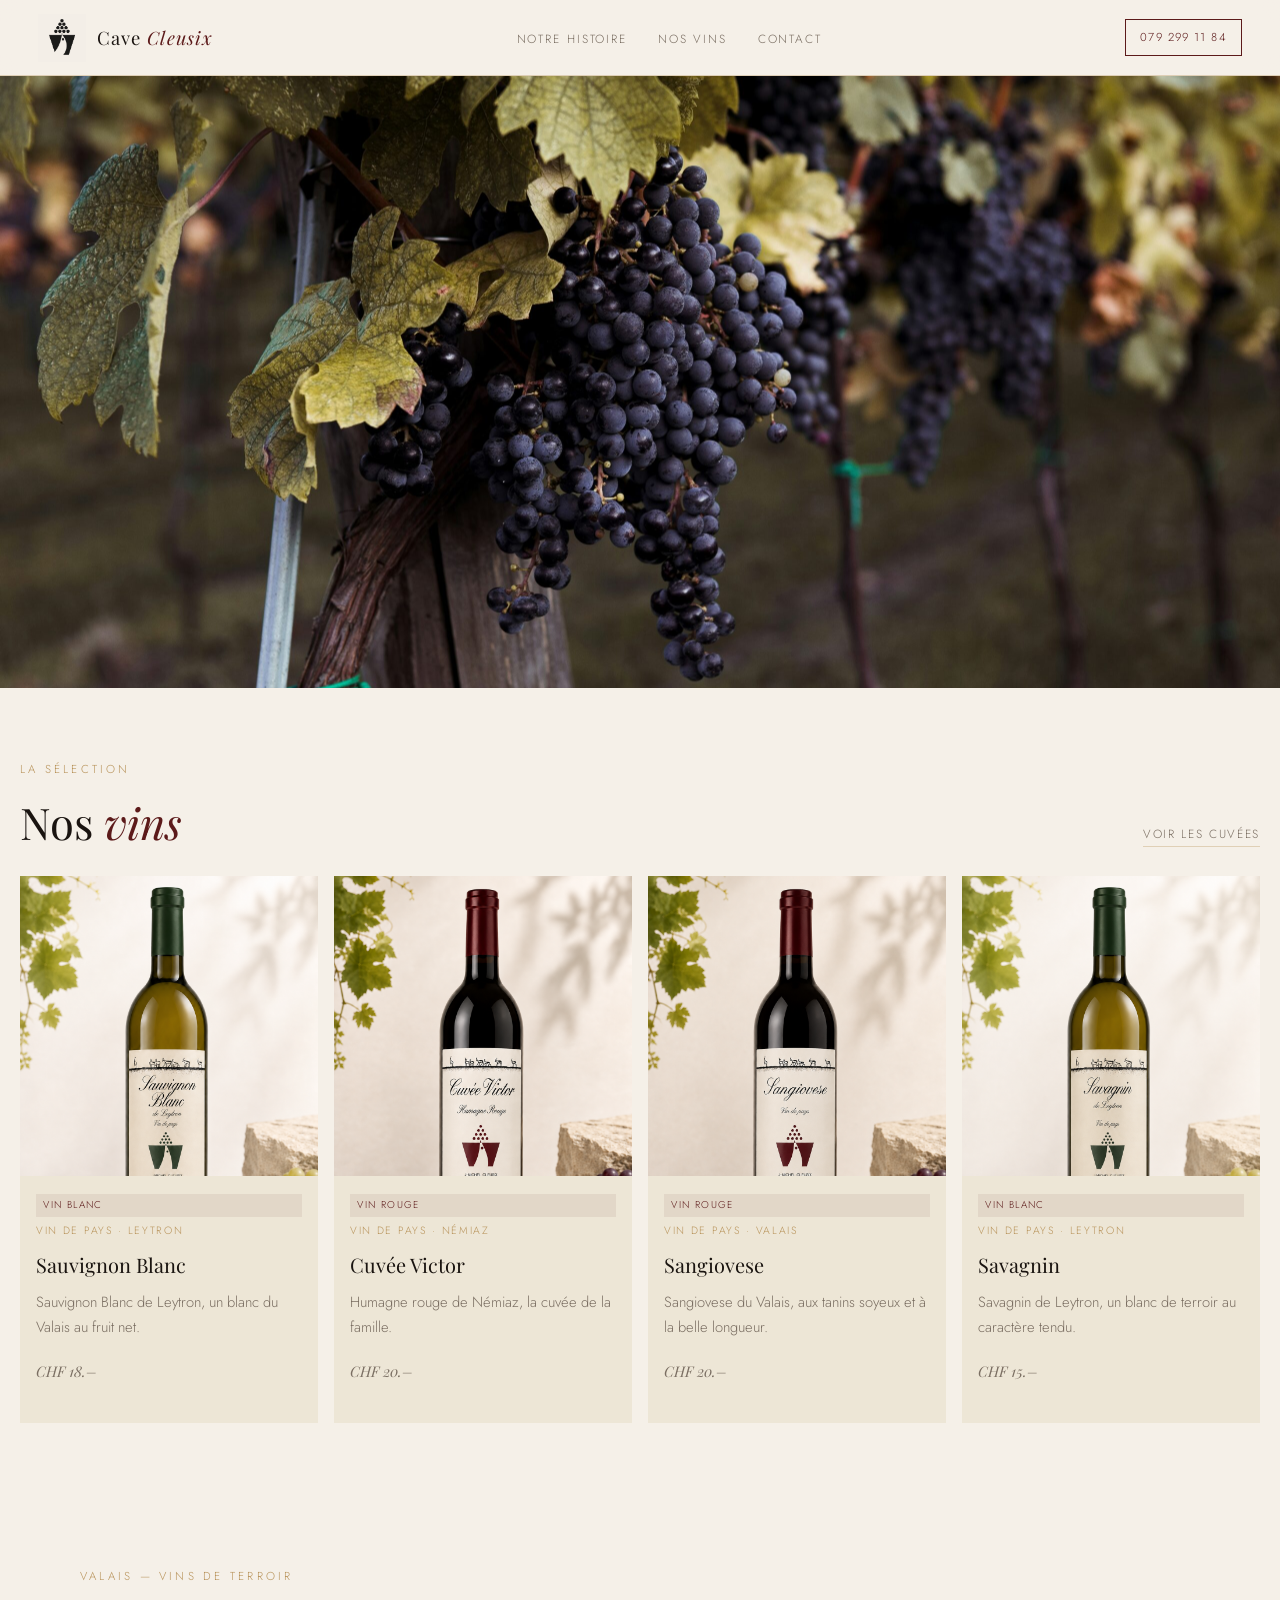
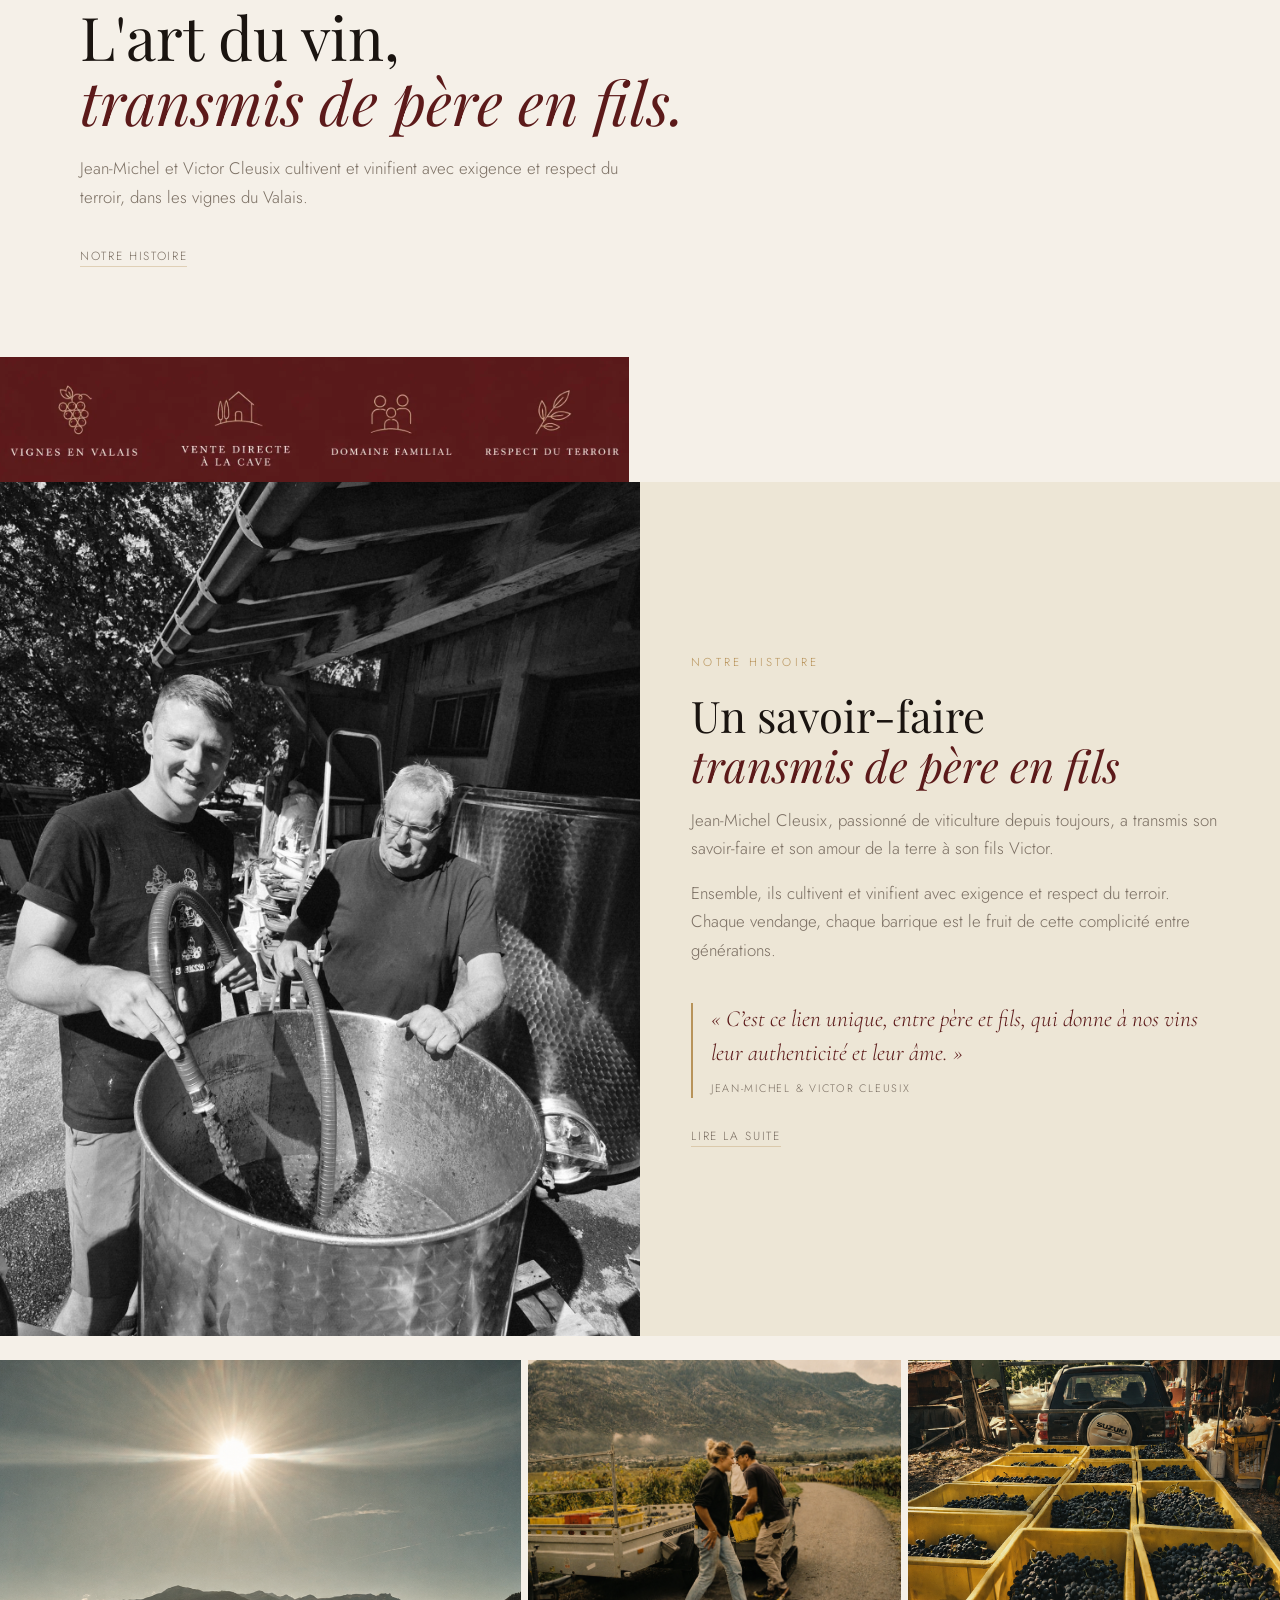
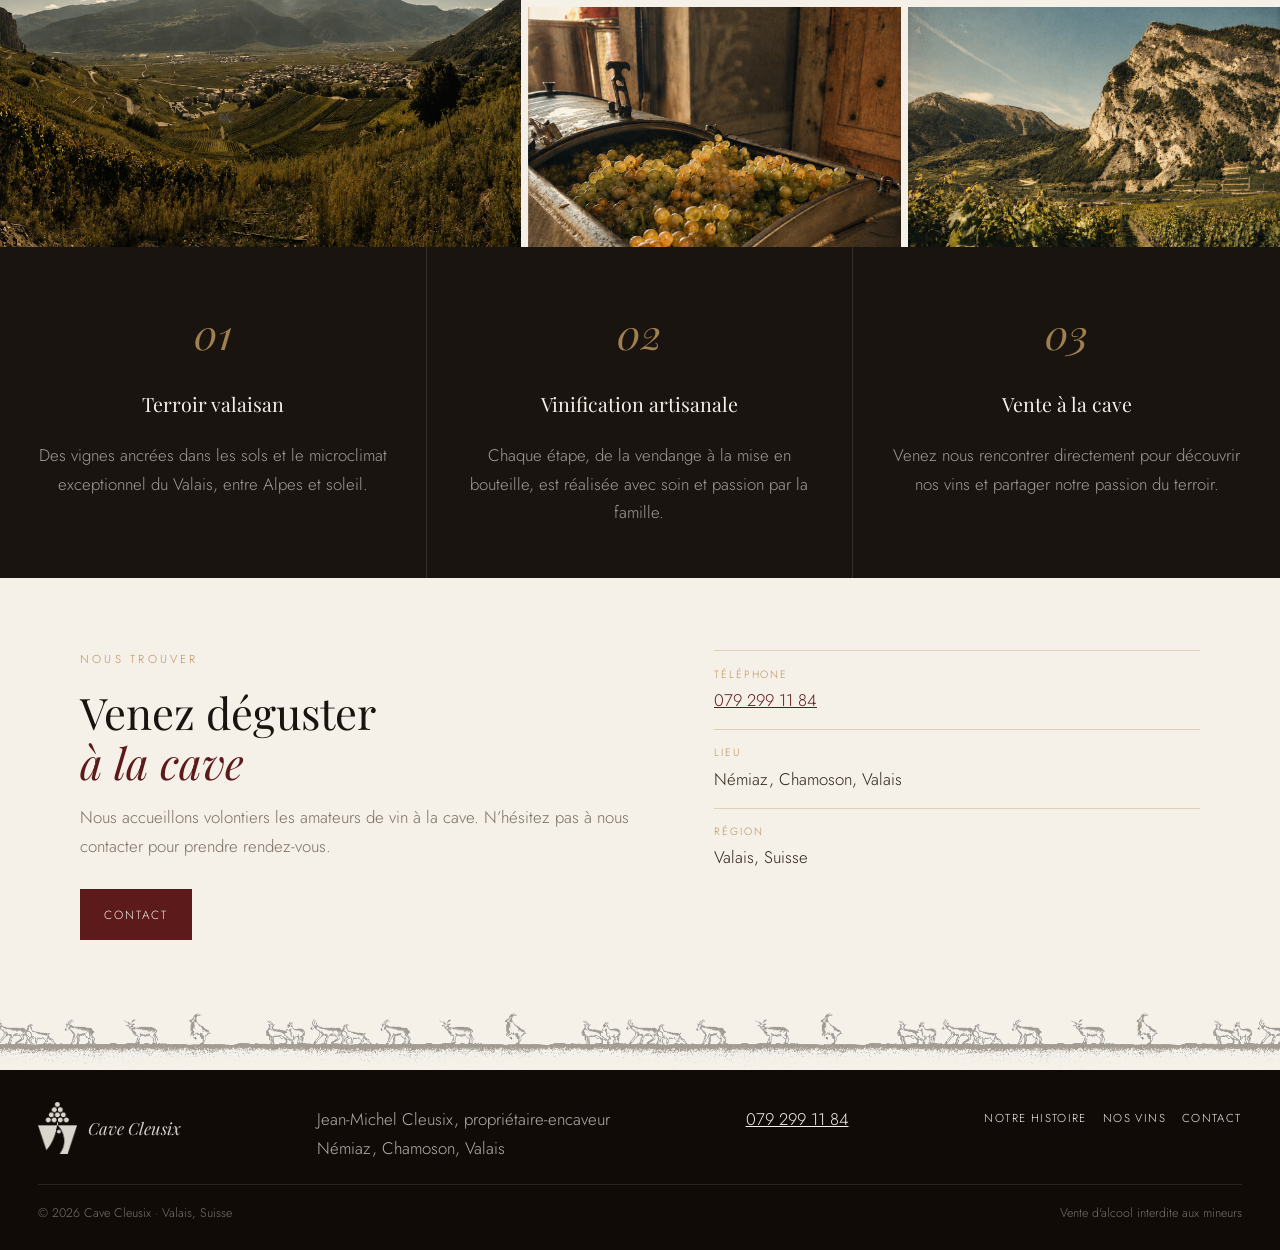
==== commit f617e161: "Paint every Shopify button burgundy and lengthen the wine lines. Sauvignon Blanc and Savagnin now ma" ====
--- a/index.html
+++ b/index.html
@@ -51,9 +51,9 @@
               <span class="badge">Vin blanc</span>
               <span class="appellation">Vin de pays · Leytron</span>
               <h3><a href="vins/sauvignon-blanc.html">Sauvignon Blanc</a></h3>
-              <p>Sauvignon Blanc de Leytron.</p>
+              <p>Sauvignon Blanc de Leytron, un blanc du Valais au fruit net.</p>
               <p class="price">CHF 18.–</p>
-              <div id="product-component-sauvignon-home" class="shopify-button-mount" data-shopify-product="16660517388678" data-button-bg="#03530b" data-button-hover="#034b0a"></div>
+              <div id="product-component-sauvignon-home" class="shopify-button-mount" data-shopify-product="16660517388678" data-button-bg="#8c1212" data-button-hover="#ee1f1f"></div>
             </div>
           </article>
           <article class="vin-card">
@@ -62,7 +62,7 @@
               <span class="badge">Vin rouge</span>
               <span class="appellation">Vin de pays · Némiaz</span>
               <h3><a href="vins/cuvee-victor.html">Cuvée Victor</a></h3>
-              <p>Humagne rouge de Némiaz.</p>
+              <p>Humagne rouge de Némiaz, la cuvée de la famille.</p>
               <p class="price">CHF 20.–</p>
               <div id="product-component-cuvee-victor-home" class="shopify-button-mount" data-shopify-product="16660529709446" data-button-bg="#8c1212" data-button-hover="#ee1f1f"></div>
             </div>
@@ -73,7 +73,7 @@
               <span class="badge">Vin rouge</span>
               <span class="appellation">Vin de pays · Valais</span>
               <h3><a href="vins/sangiovese.html">Sangiovese</a></h3>
-              <p>Sangiovese du Valais.</p>
+              <p>Sangiovese du Valais, aux tanins soyeux et à la belle longueur.</p>
               <p class="price">CHF 20.–</p>
               <div id="product-component-sangiovese-home" class="shopify-button-mount" data-shopify-product="16660526170502" data-button-bg="#8c1212" data-button-hover="#ee1f1f"></div>
             </div>
@@ -84,9 +84,9 @@
               <span class="badge">Vin blanc</span>
               <span class="appellation">Vin de pays · Leytron</span>
               <h3><a href="vins/savagnin.html">Savagnin</a></h3>
-              <p>Savagnin de Leytron.</p>
+              <p>Savagnin de Leytron, un blanc de terroir au caractère tendu.</p>
               <p class="price">CHF 15.–</p>
-              <div id="product-component-savagnin-home" class="shopify-button-mount" data-shopify-product="16660500152710" data-button-bg="#03530b" data-button-hover="#034b0a"></div>
+              <div id="product-component-savagnin-home" class="shopify-button-mount" data-shopify-product="16660500152710" data-button-bg="#8c1212" data-button-hover="#ee1f1f"></div>
             </div>
           </article>
         </div>
@@ -102,22 +102,8 @@
       </div>
     </section>
 
-    <section class="valeurs" aria-label="Ce qui nous guide">
-      <article class="valeur">
-        <div class="num">01</div>
-        <h2>Terroir Valaisan</h2>
-        <p>Des vignes ancrées dans les sols et le microclimat exceptionnel du Valais, entre Alpes et soleil.</p>
-      </article>
-      <article class="valeur">
-        <div class="num">02</div>
-        <h2>Vinification Artisanale</h2>
-        <p>Chaque étape, de la vendange à la mise en bouteille, est réalisée avec soin et passion par la famille.</p>
-      </article>
-      <article class="valeur">
-        <div class="num">03</div>
-        <h2>Vente à la Cave</h2>
-        <p>Venez nous rencontrer directement pour découvrir nos vins et partager notre passion du terroir.</p>
-      </article>
+    <section class="band" aria-label="Le domaine">
+      <img src="images/band-icons.png" alt="Vignes en Valais. Vente directe à la cave. Domaine familial. Respect du terroir.">
     </section>
 
     <section class="split" aria-labelledby="titre-savoir">
@@ -143,6 +129,24 @@
       <figure><img src="images/paysage1caissespleines.png" alt="Caissettes de raisin après la cueillette"></figure>
       <figure><img src="images/paysage6tonneux.png" alt="Raisin blanc à la cave"></figure>
       <figure><img src="images/paysage4vueleytron.png" alt="Rang de vignes face à la paroi rocheuse"></figure>
+    </section>
+
+    <section class="valeurs" aria-label="Ce qui nous guide">
+      <article class="valeur">
+        <div class="num">01</div>
+        <h3>Terroir valaisan</h3>
+        <p>Des vignes ancrées dans les sols et le microclimat exceptionnel du Valais, entre Alpes et soleil.</p>
+      </article>
+      <article class="valeur">
+        <div class="num">02</div>
+        <h3>Vinification artisanale</h3>
+        <p>Chaque étape, de la vendange à la mise en bouteille, est réalisée avec soin et passion par la famille.</p>
+      </article>
+      <article class="valeur">
+        <div class="num">03</div>
+        <h3>Vente à la cave</h3>
+        <p>Venez nous rencontrer directement pour découvrir nos vins et partager notre passion du terroir.</p>
+      </article>
     </section>
 
     <section class="section" aria-labelledby="titre-contact">
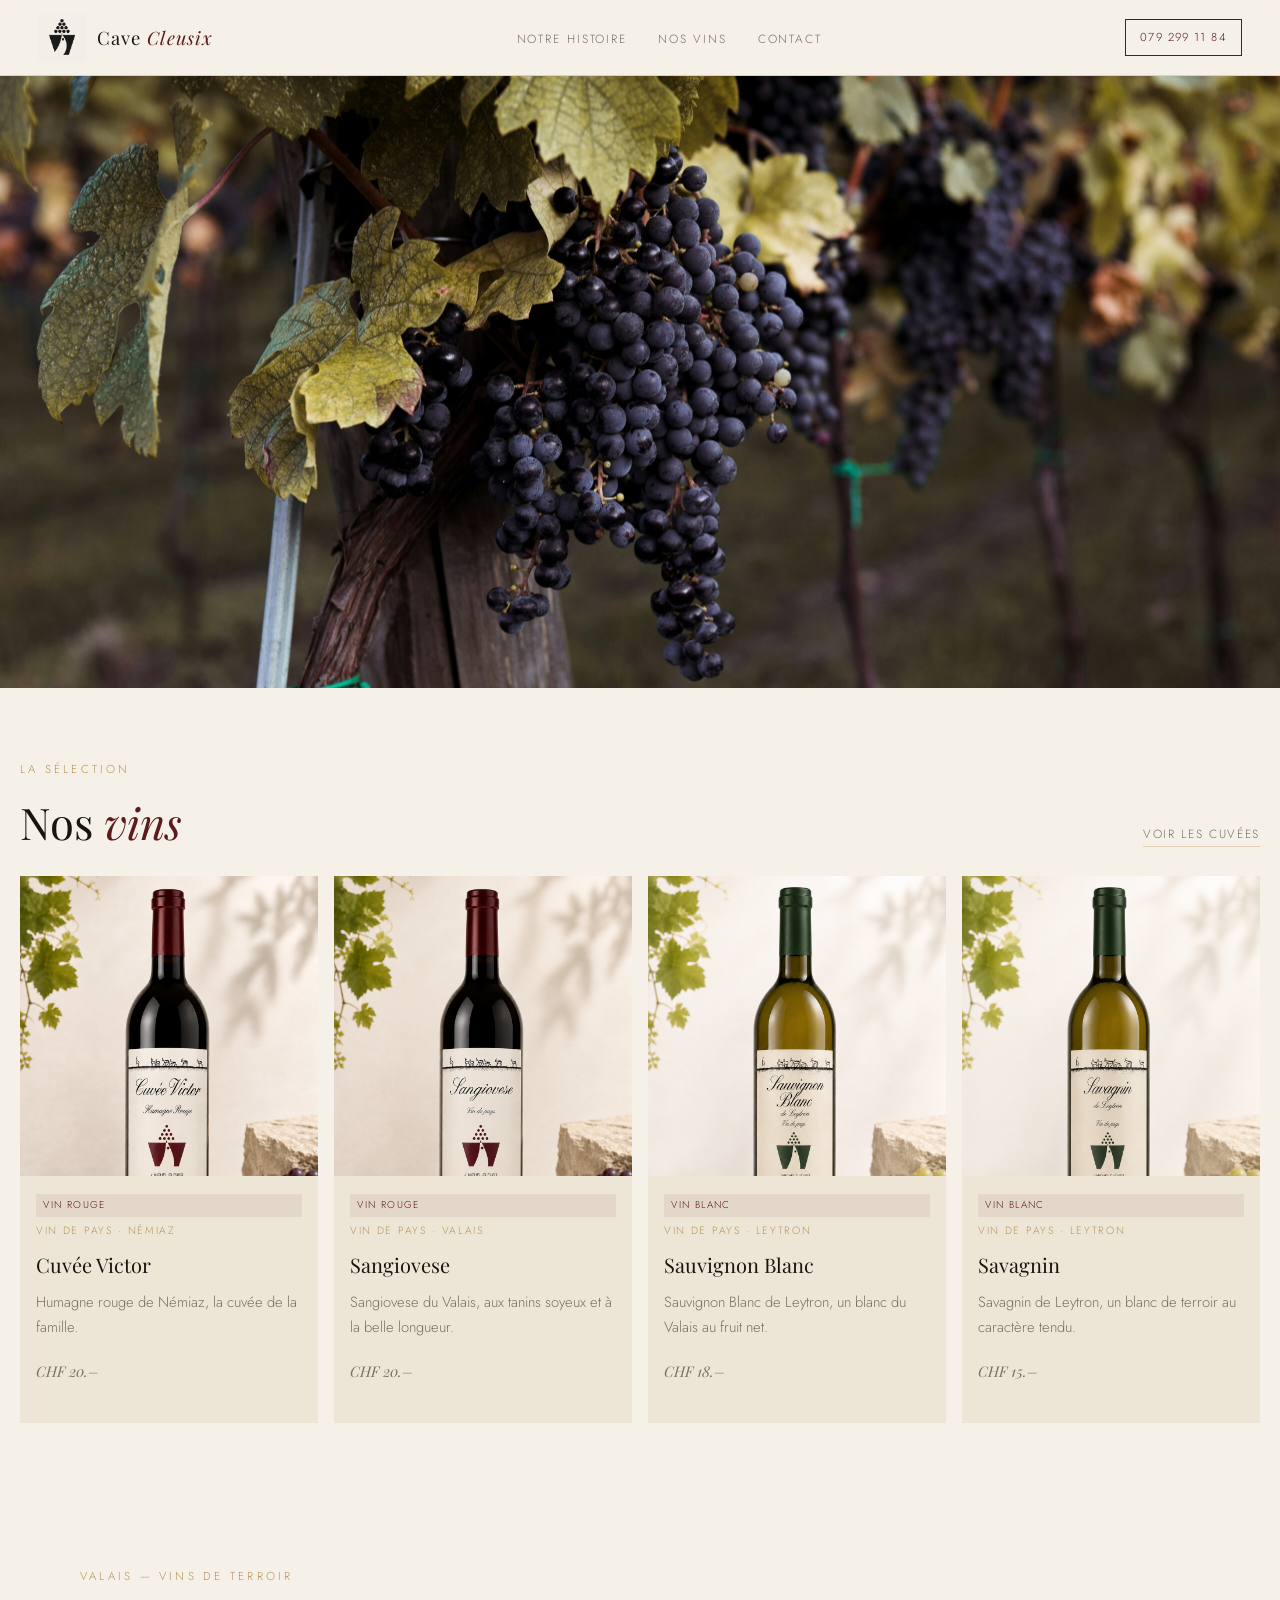
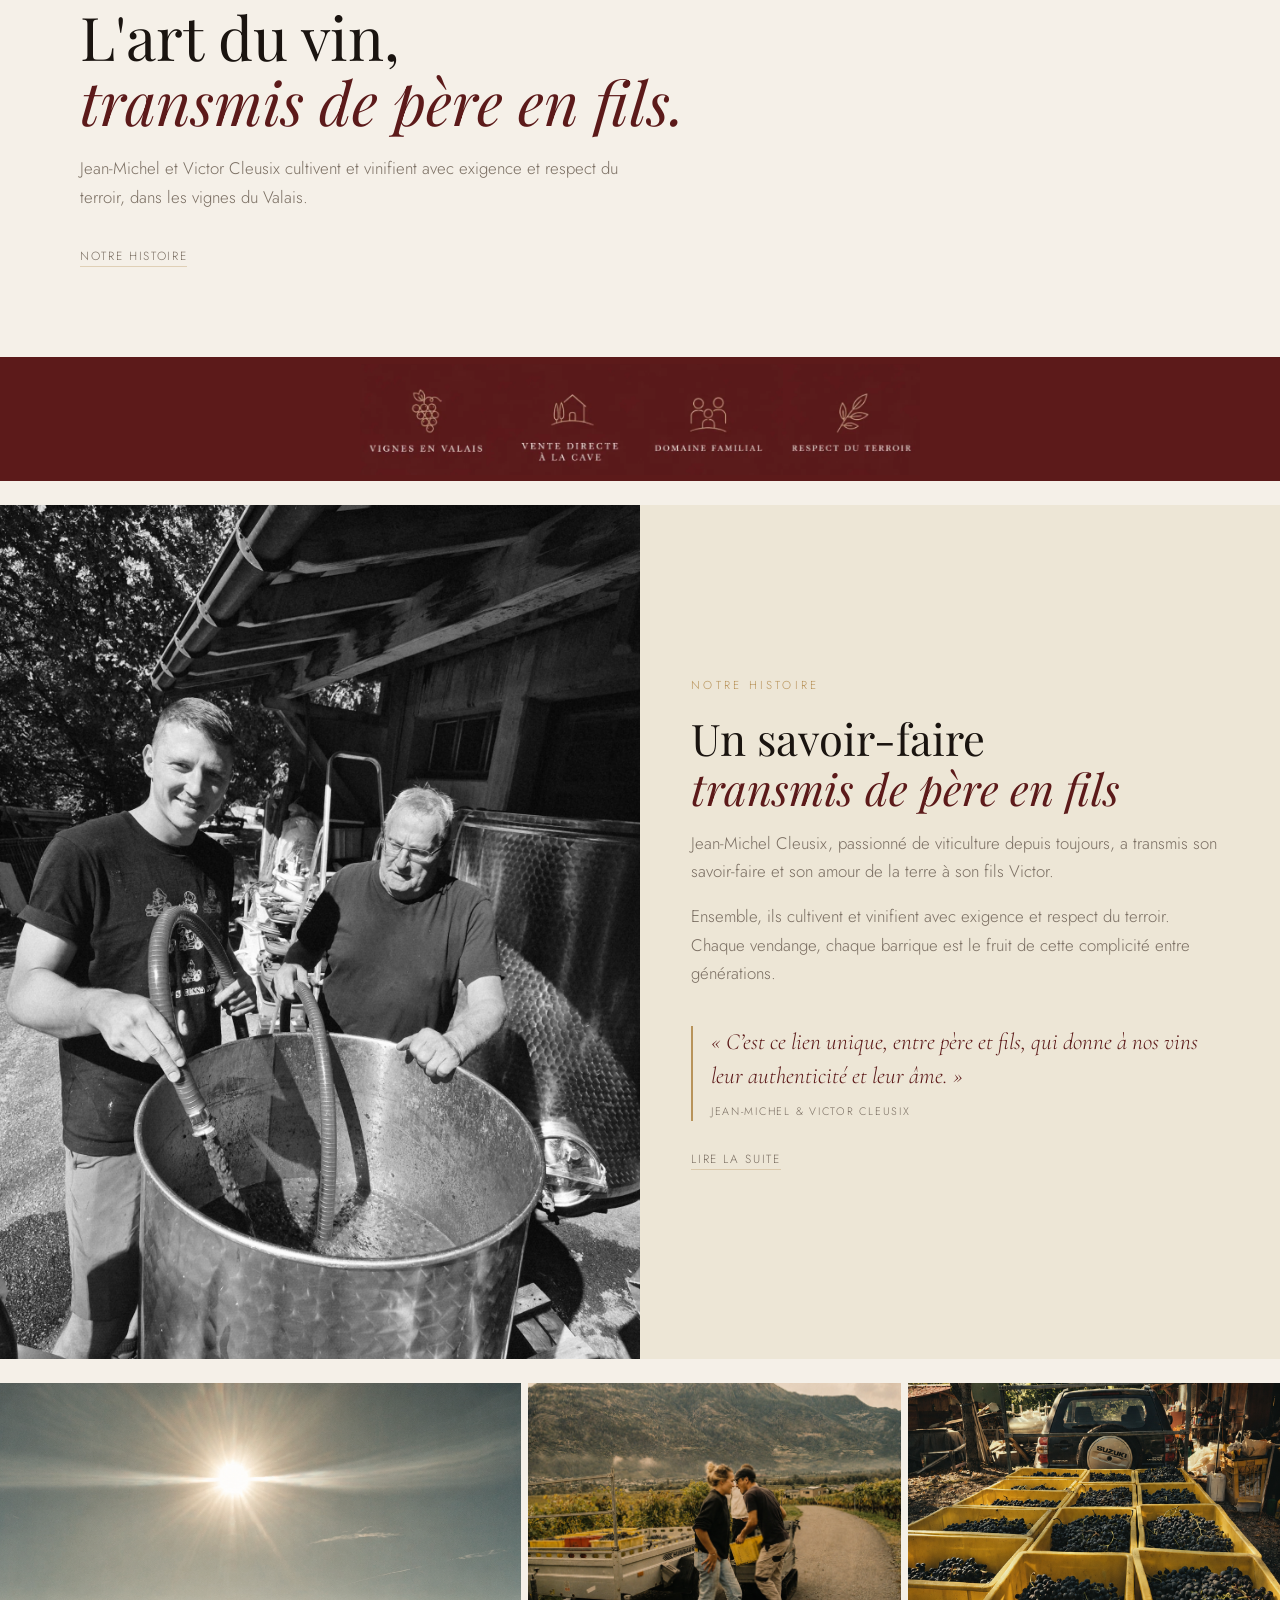
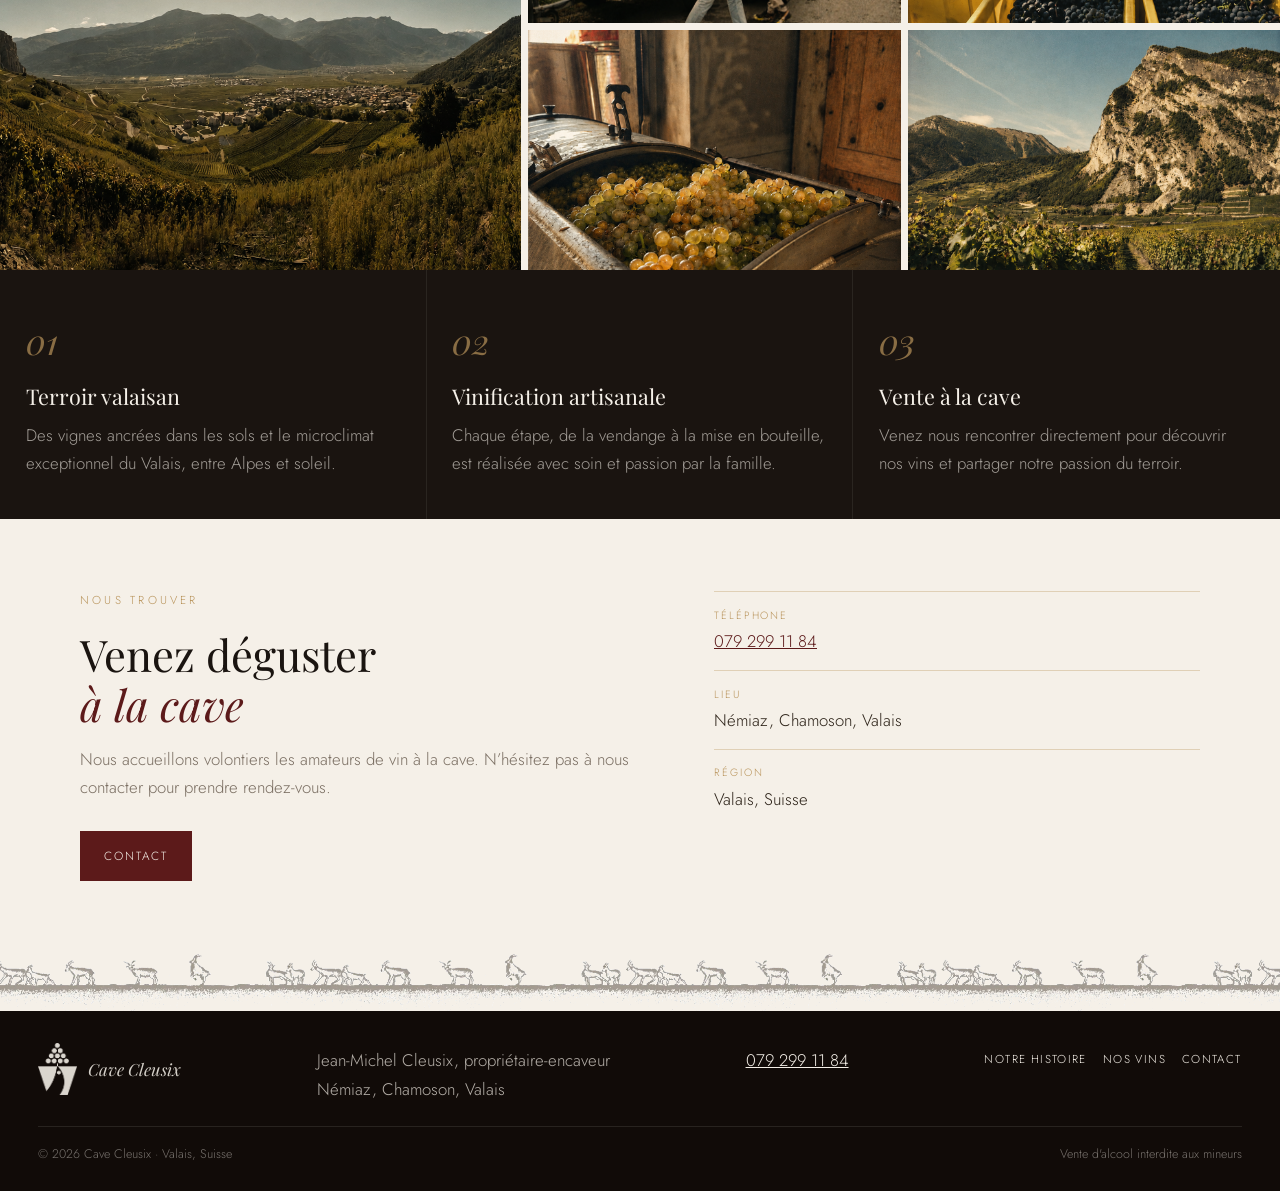
==== commit ff6bea92: "Use beige Shopify buttons, put the reds first, and thin the icon band. The four wines, the shared ca" ====
--- a/index.html
+++ b/index.html
@@ -46,17 +46,6 @@
         </div>
         <div class="vin-grid">
           <article class="vin-card">
-            <a class="photo" href="vins/sauvignon-blanc.html"><img src="images/SauvignonBlanc.png" alt="Bouteille de Sauvignon Blanc"></a>
-            <div class="body">
-              <span class="badge">Vin blanc</span>
-              <span class="appellation">Vin de pays · Leytron</span>
-              <h3><a href="vins/sauvignon-blanc.html">Sauvignon Blanc</a></h3>
-              <p>Sauvignon Blanc de Leytron, un blanc du Valais au fruit net.</p>
-              <p class="price">CHF 18.–</p>
-              <div id="product-component-sauvignon-home" class="shopify-button-mount" data-shopify-product="16660517388678" data-button-bg="#8c1212" data-button-hover="#ee1f1f"></div>
-            </div>
-          </article>
-          <article class="vin-card">
             <a class="photo" href="vins/cuvee-victor.html"><img src="images/CuvéeVictor.png" alt="Bouteille de Cuvée Victor"></a>
             <div class="body">
               <span class="badge">Vin rouge</span>
@@ -64,7 +53,7 @@
               <h3><a href="vins/cuvee-victor.html">Cuvée Victor</a></h3>
               <p>Humagne rouge de Némiaz, la cuvée de la famille.</p>
               <p class="price">CHF 20.–</p>
-              <div id="product-component-cuvee-victor-home" class="shopify-button-mount" data-shopify-product="16660529709446" data-button-bg="#8c1212" data-button-hover="#ee1f1f"></div>
+              <div id="product-component-cuvee-victor-home" class="shopify-button-mount" data-shopify-product="16660529709446" data-button-bg="#9d8467" data-button-hover="#8a7358"></div>
             </div>
           </article>
           <article class="vin-card">
@@ -75,7 +64,18 @@
               <h3><a href="vins/sangiovese.html">Sangiovese</a></h3>
               <p>Sangiovese du Valais, aux tanins soyeux et à la belle longueur.</p>
               <p class="price">CHF 20.–</p>
-              <div id="product-component-sangiovese-home" class="shopify-button-mount" data-shopify-product="16660526170502" data-button-bg="#8c1212" data-button-hover="#ee1f1f"></div>
+              <div id="product-component-sangiovese-home" class="shopify-button-mount" data-shopify-product="16660526170502" data-button-bg="#9d8467" data-button-hover="#8a7358"></div>
+            </div>
+          </article>
+          <article class="vin-card">
+            <a class="photo" href="vins/sauvignon-blanc.html"><img src="images/SauvignonBlanc.png" alt="Bouteille de Sauvignon Blanc"></a>
+            <div class="body">
+              <span class="badge">Vin blanc</span>
+              <span class="appellation">Vin de pays · Leytron</span>
+              <h3><a href="vins/sauvignon-blanc.html">Sauvignon Blanc</a></h3>
+              <p>Sauvignon Blanc de Leytron, un blanc du Valais au fruit net.</p>
+              <p class="price">CHF 18.–</p>
+              <div id="product-component-sauvignon-home" class="shopify-button-mount" data-shopify-product="16660517388678" data-button-bg="#9d8467" data-button-hover="#8a7358"></div>
             </div>
           </article>
           <article class="vin-card">
@@ -86,7 +86,7 @@
               <h3><a href="vins/savagnin.html">Savagnin</a></h3>
               <p>Savagnin de Leytron, un blanc de terroir au caractère tendu.</p>
               <p class="price">CHF 15.–</p>
-              <div id="product-component-savagnin-home" class="shopify-button-mount" data-shopify-product="16660500152710" data-button-bg="#8c1212" data-button-hover="#ee1f1f"></div>
+              <div id="product-component-savagnin-home" class="shopify-button-mount" data-shopify-product="16660500152710" data-button-bg="#9d8467" data-button-hover="#8a7358"></div>
             </div>
           </article>
         </div>
--- a/css/site.css
+++ b/css/site.css
@@ -175,6 +175,20 @@
 }
 .text-link:hover { color: var(--wine); border-color: var(--wine); }
 
+.band {
+  background: var(--wine);
+  padding: 0.4rem 1rem;
+}
+.band img {
+  display: block;
+  width: min(560px, 88%);
+  height: auto;
+  margin: 0 auto;
+}
+.band + .split {
+  margin-top: 1.5rem;
+}
+
 .frise {
   height: 58px;
   background-color: transparent;
@@ -340,21 +354,17 @@
   background: var(--dark);
   color: var(--cream);
 }
-.valeur {
-  padding: 3.2rem 2.2rem;
-  border-right: 1px solid rgba(245, 240, 232, 0.12);
-  text-align: center;
-}
+.valeur { padding: 2.6rem 1.6rem; border-right: 1px solid rgba(245, 240, 232, 0.08); }
 .valeur:last-child { border-right: none; }
 .valeur .num {
   font-family: "Playfair Display", Palatino, serif;
   font-style: italic;
-  font-size: 2.6rem;
+  font-size: 2.2rem;
   color: var(--gold);
-  opacity: 0.85;
-}
-.valeur h2 { margin: 0.55rem 0 0.8rem; font-size: 1.55rem; font-weight: 400; color: var(--cream); }
-.valeur p { margin: 0 auto; max-width: 22rem; color: rgba(245, 240, 232, 0.62); }
+  opacity: 0.7;
+}
+.valeur h3 { margin: 0.4rem 0; font-size: 1.35rem; font-weight: 400; }
+.valeur p { margin: 0; color: rgba(245, 240, 232, 0.62); }
 
 .contact-band {
   display: grid;
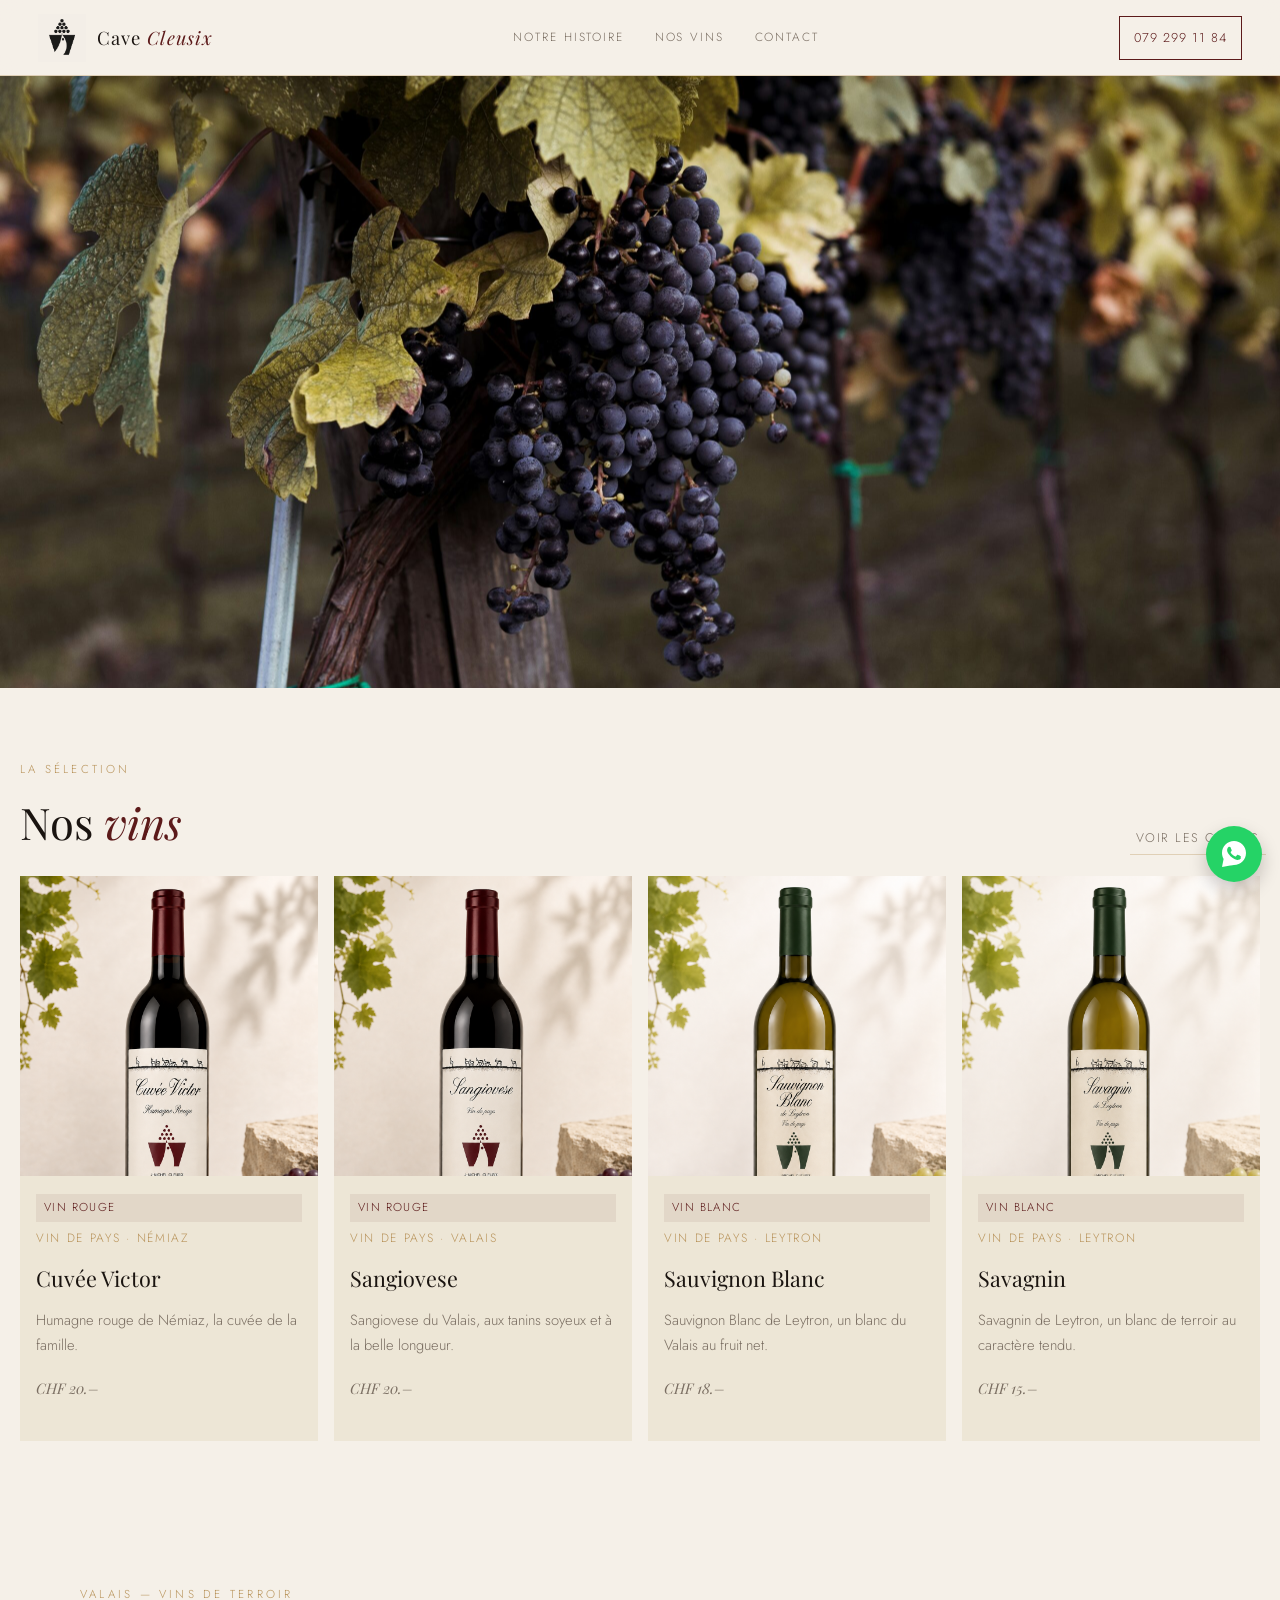
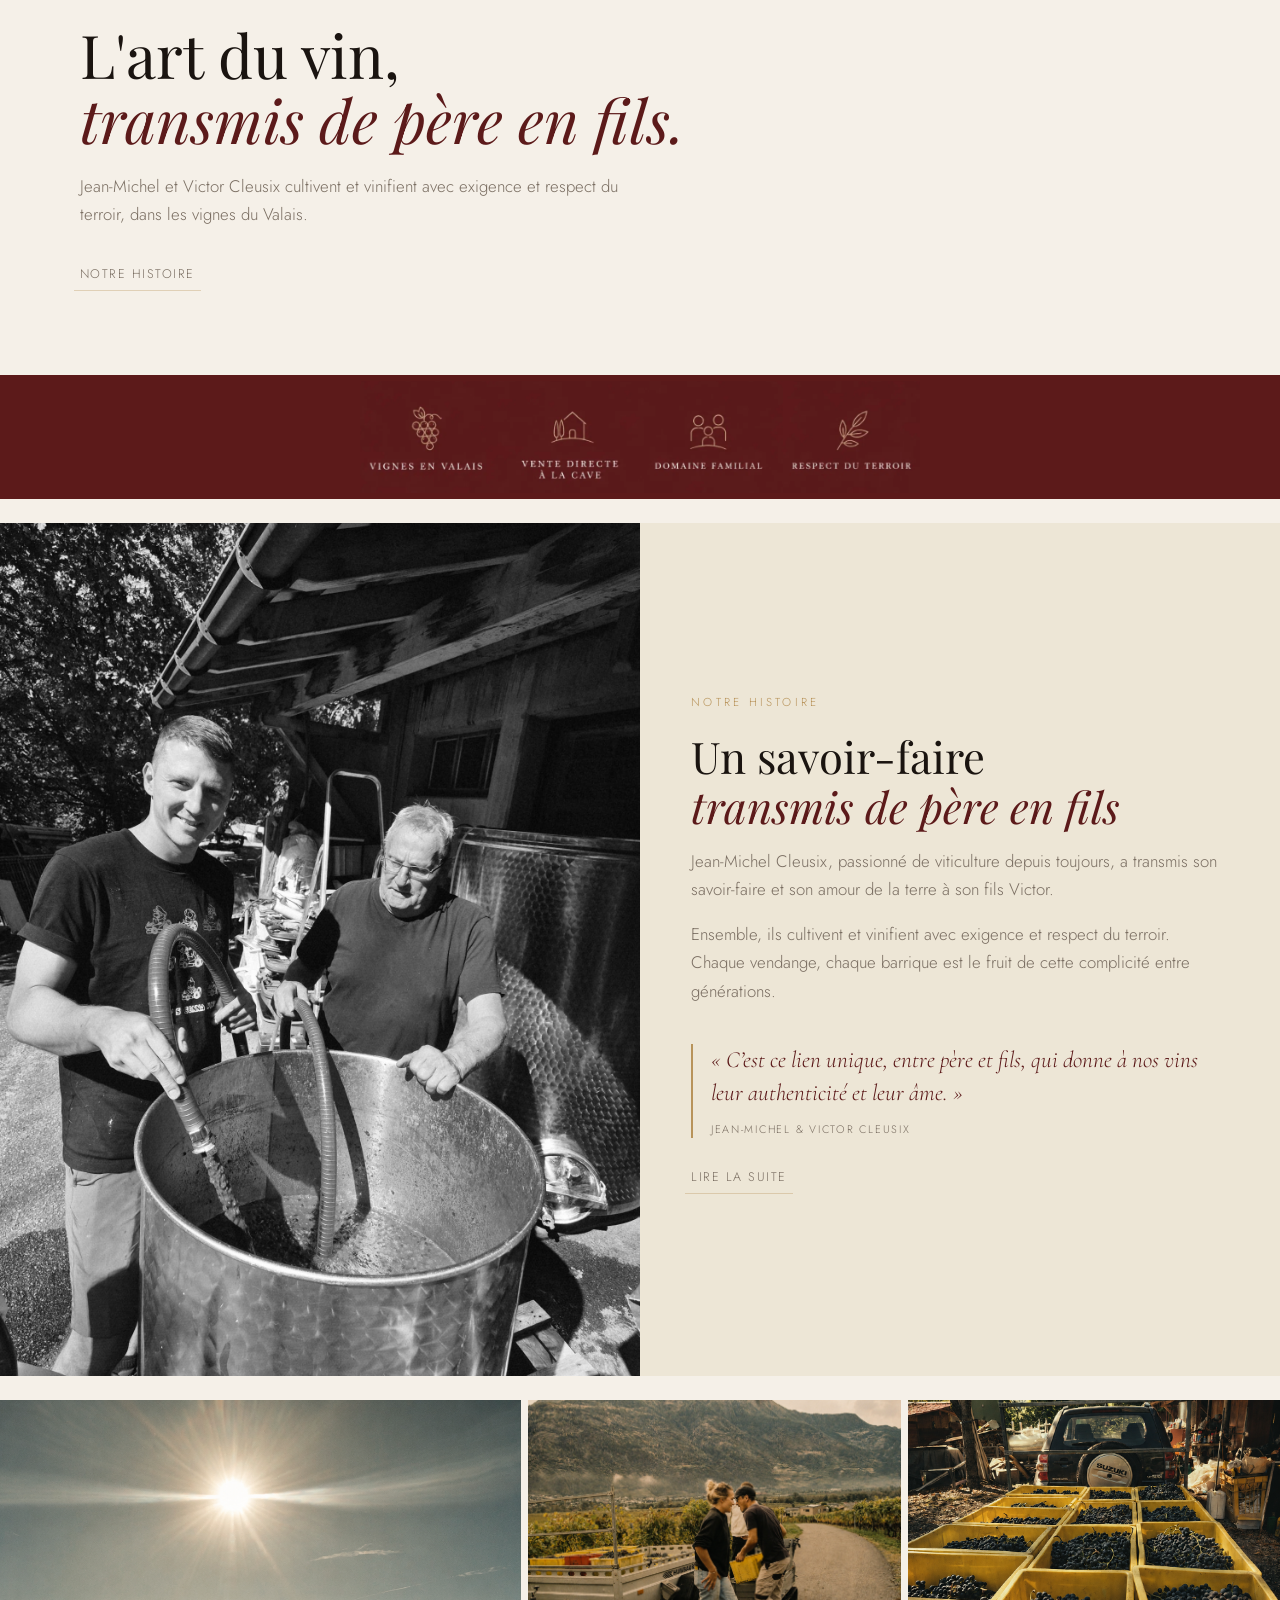
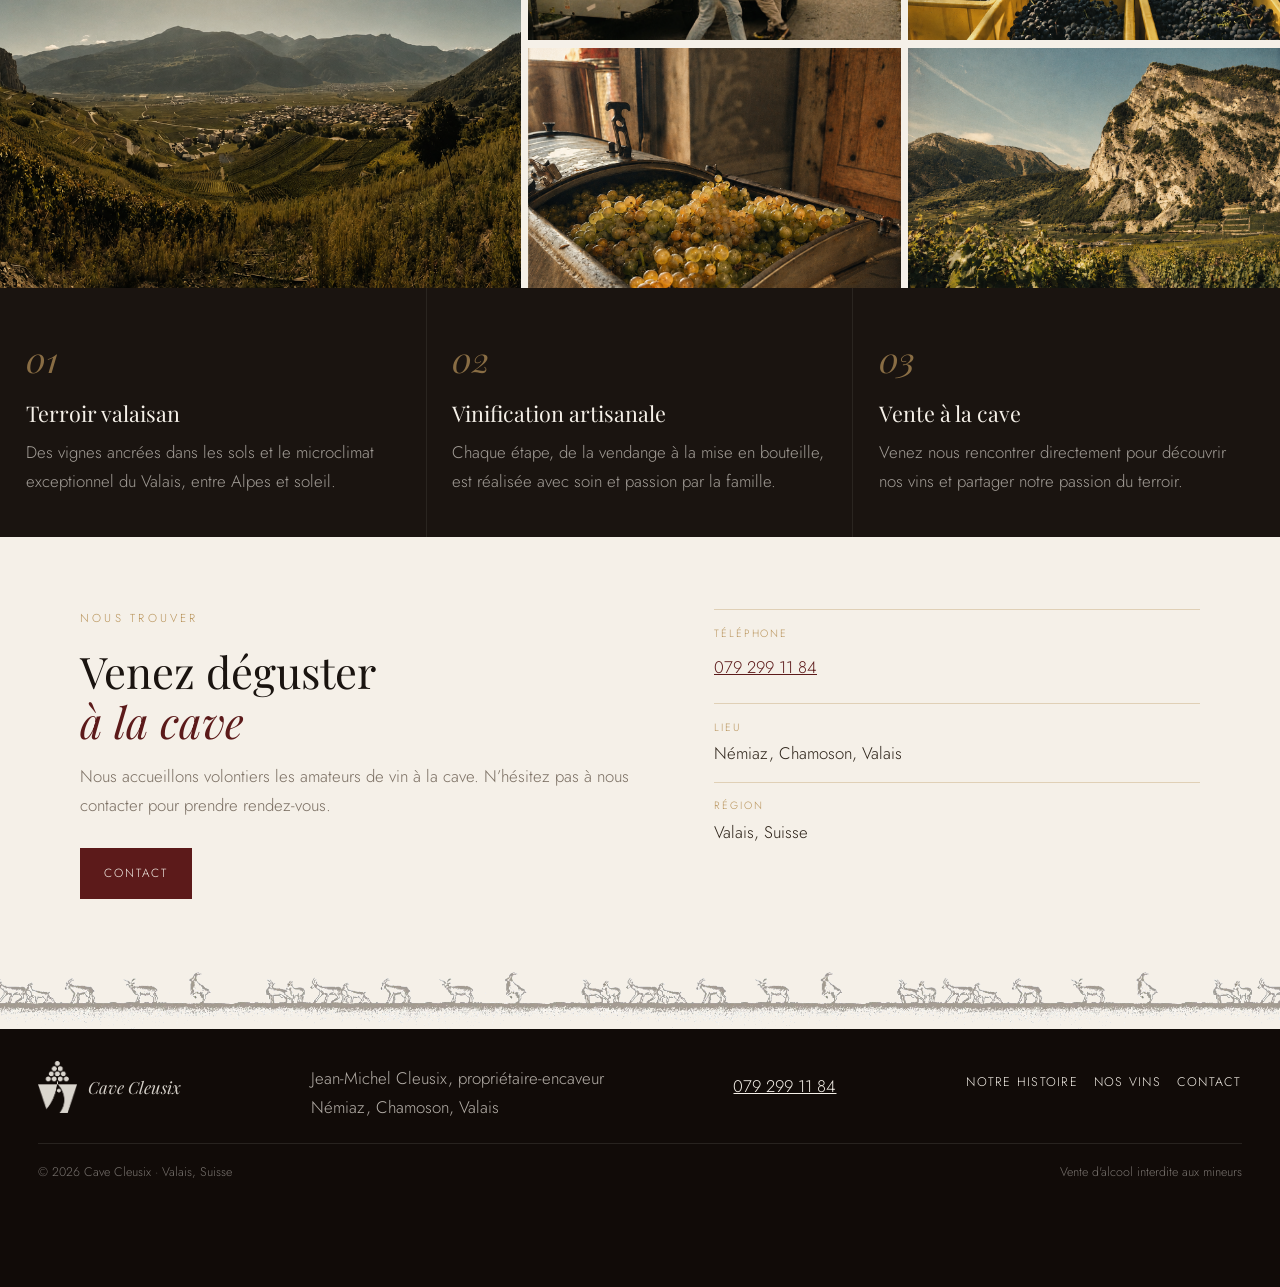
==== commit 54f9c9ff: "Fix the Cuvée Victor image and the site ergonomics. Point the bottle at images/cuvee-victor.png so t" ====
--- a/index.html
+++ b/index.html
@@ -46,7 +46,7 @@
         </div>
         <div class="vin-grid">
           <article class="vin-card">
-            <a class="photo" href="vins/cuvee-victor.html"><img src="images/CuvéeVictor.png" alt="Bouteille de Cuvée Victor"></a>
+            <a class="photo" href="vins/cuvee-victor.html"><img src="images/cuvee-victor.png" alt="Bouteille de Cuvée Victor"></a>
             <div class="body">
               <span class="badge">Vin rouge</span>
               <span class="appellation">Vin de pays · Némiaz</span>
--- a/css/site.css
+++ b/css/site.css
@@ -2,7 +2,12 @@
    Couleurs reprises du site en ligne (variables --cream, --wine, --gold). */
 
 *, *::before, *::after { box-sizing: border-box; }
-html { scroll-behavior: smooth; }
+html {
+  scroll-behavior: smooth;
+  overflow-x: clip;
+  scroll-padding-top: calc(var(--header) + 0.75rem);
+  scroll-padding-bottom: calc(7.5rem + env(safe-area-inset-bottom));
+}
 body {
   margin: 0;
   font-family: "Jost", "Avenir Next", "Segoe UI", sans-serif;
@@ -46,7 +51,7 @@
 .skip:focus { top: 0.6rem; }
 
 .site-header {
-  position: fixed;
+  position: sticky;
   top: 0; left: 0; right: 0;
   z-index: 100;
   min-height: var(--header);
@@ -66,6 +71,7 @@
   text-decoration: none;
   color: var(--dark);
   min-width: 0;
+  flex: 0 1 auto;
 }
 .logo img {
   height: 48px;
@@ -77,6 +83,9 @@
   font-size: 1.15rem;
   letter-spacing: 0.06em;
   white-space: nowrap;
+  overflow: hidden;
+  text-overflow: ellipsis;
+  min-width: 0;
 }
 .logo-name em { font-style: italic; color: var(--wine); }
 .site-nav ul {
@@ -87,6 +96,9 @@
   padding: 0;
 }
 .site-nav a {
+  display: inline-flex;
+  align-items: center;
+  min-height: 44px;
   text-decoration: none;
   font-size: 0.74rem;
   letter-spacing: 0.16em;
@@ -96,9 +108,14 @@
 .site-nav a:hover,
 .site-nav a[aria-current="page"] { color: var(--wine); }
 .nav-phone {
-  text-decoration: none;
-  font-size: 0.72rem;
-  letter-spacing: 0.12em;
+  display: inline-flex;
+  align-items: center;
+  justify-content: center;
+  flex: 0 0 auto;
+  min-height: 44px;
+  text-decoration: none;
+  font-size: 0.8rem;
+  letter-spacing: 0.08em;
   color: var(--wine);
   border: 1px solid var(--wine);
   padding: 0.5rem 0.85rem;
@@ -107,17 +124,22 @@
 .nav-phone:hover { background: var(--wine); color: var(--cream); }
 .nav-toggle {
   display: none;
+  align-items: center;
+  justify-content: center;
+  flex: 0 0 auto;
   background: transparent;
   border: 1px solid var(--border);
-  padding: 0.45rem 0.7rem;
-  letter-spacing: 0.14em;
-  text-transform: uppercase;
-  font-size: 0.68rem;
+  min-width: 44px;
+  min-height: 44px;
+  padding: 0.5rem 0.85rem;
+  letter-spacing: 0.12em;
+  text-transform: uppercase;
+  font-size: 0.78rem;
   cursor: pointer;
 }
 
 .hero-photo {
-  margin: var(--header) 0 0;
+  margin: 0;
   height: clamp(380px, 68vh, 780px);
   overflow: hidden;
   background: var(--parchment);
@@ -165,13 +187,16 @@
 }
 .btn:hover { background: var(--wine-mid); }
 .text-link {
-  font-size: 0.74rem;
-  letter-spacing: 0.14em;
+  display: inline-block;
+  font-size: 0.78rem;
+  letter-spacing: 0.12em;
   text-transform: uppercase;
   color: var(--muted);
   text-decoration: none;
   border-bottom: 1px solid var(--border);
-  padding-bottom: 0.15rem;
+  line-height: 1.3;
+  padding: 14px 6px 8px;
+  margin: -14px -6px -8px;
 }
 .text-link:hover { color: var(--wine); border-color: var(--wine); }
 
@@ -264,6 +289,7 @@
   display: grid;
   grid-template-columns: repeat(4, 1fr);
   gap: 1rem;
+  min-width: 0;
 }
 .vin-card {
   display: flex;
@@ -272,6 +298,7 @@
   text-decoration: none;
   color: var(--text);
   min-height: 100%;
+  min-width: 0;
 }
 .vin-card:hover { outline: 1px solid var(--gold); }
 .vin-card .photo {
@@ -308,22 +335,23 @@
 .vin-card .body { padding: 1.1rem 1rem 1.25rem; display: flex; flex-direction: column; gap: 0.35rem; flex: 1; }
 .badge {
   display: inline-block;
-  font-size: 0.62rem;
-  letter-spacing: 0.14em;
+  font-size: 0.72rem;
+  letter-spacing: 0.12em;
   text-transform: uppercase;
   color: var(--wine);
   background: rgba(92, 26, 26, 0.07);
-  padding: 0.2rem 0.45rem;
+  padding: 0.28rem 0.5rem;
 }
 .appellation {
-  font-size: 0.66rem;
-  letter-spacing: 0.16em;
+  font-size: 0.75rem;
+  letter-spacing: 0.14em;
   text-transform: uppercase;
   color: var(--gold);
 }
-.vin-card h3 { margin: 0.15rem 0; font-size: 1.25rem; color: var(--dark); }
+.vin-card h3 { margin: 0.15rem 0; font-size: 1.35rem; color: var(--dark); }
 .vin-card h3 a,
 .vin-card .photo { color: inherit; text-decoration: none; }
+.vin-card h3 a { display: inline-flex; align-items: center; min-height: 44px; }
 .vin-card p { margin: 0; color: var(--muted); font-size: 0.92rem; }
 .vin-card p.price { margin-top: auto; }
 .price {
@@ -385,9 +413,9 @@
   text-transform: uppercase;
   color: var(--gold);
 }
-.detail a { color: var(--wine); }
-
-.page-hero { padding: calc(var(--header) + 2.6rem) 0 1.2rem; }
+.detail a { color: var(--wine); display: inline-flex; align-items: center; min-height: 44px; }
+
+.page-hero { padding: 2.6rem 0 1.2rem; }
 .page-hero h1 {
   margin: 0;
   font-size: clamp(2.4rem, 5vw, 4rem);
@@ -436,8 +464,10 @@
 .wine-copy .lead { color: var(--text); }
 .shopify-button-mount {
   width: 100%;
+  min-width: 0;
   max-width: none !important;
   margin-top: 0.85rem;
+  scroll-margin-bottom: 7.5rem;
 }
 .shopify-button-mount iframe {
   width: 100% !important;
@@ -458,15 +488,24 @@
   top: calc(var(--header) + 1rem);
 }
 .product-photo img { width: 100%; height: auto; max-height: 78vh; object-fit: contain; margin: 0 auto; }
-.crumbs { font-size: 0.78rem; letter-spacing: 0.08em; text-transform: uppercase; color: var(--muted); margin: 0 0 0.8rem; }
-.crumbs a { color: var(--wine); text-decoration: none; }
+.crumbs { font-size: 0.8rem; letter-spacing: 0.08em; text-transform: uppercase; color: var(--muted); margin: 0 0 0.4rem; }
+.crumbs a { color: var(--wine); text-decoration: none; display: inline-flex; align-items: center; min-height: 44px; }
 .product h1 { margin: 0.35rem 0 0.6rem; font-size: clamp(2.2rem, 4vw, 3.4rem); color: var(--dark); }
 .facts { margin: 1.2rem 0; padding: 0; }
 .facts div { display: grid; grid-template-columns: 9rem 1fr; gap: 0.5rem; padding: 0.45rem 0; border-top: 1px solid var(--border); }
 .facts dt { margin: 0; font-size: 0.68rem; letter-spacing: 0.14em; text-transform: uppercase; color: var(--gold); }
 .facts dd { margin: 0; }
-.siblings { display: flex; flex-wrap: wrap; gap: 0.6rem 1.2rem; padding: 0; margin: 0; list-style: none; }
-.siblings a { color: var(--wine); text-decoration: none; letter-spacing: 0.08em; text-transform: uppercase; font-size: 0.75rem; }
+.siblings { display: flex; flex-wrap: wrap; gap: 0.35rem 1.2rem; padding: 0; margin: 0; list-style: none; }
+.siblings a {
+  display: inline-flex;
+  align-items: center;
+  min-height: 44px;
+  color: var(--wine);
+  text-decoration: none;
+  letter-spacing: 0.08em;
+  text-transform: uppercase;
+  font-size: 0.8rem;
+}
 .siblings a:hover { color: var(--gold); }
 
 .story-extra { background: var(--cream); }
@@ -491,23 +530,26 @@
 }
 .form h2 { margin: 0 0 1rem; font-size: 1.6rem; }
 .form-row { display: grid; grid-template-columns: 1fr 1fr; gap: 0.8rem; }
-.field { display: flex; flex-direction: column; gap: 0.3rem; margin-bottom: 0.8rem; }
-.field label { font-size: 0.66rem; letter-spacing: 0.16em; text-transform: uppercase; color: var(--muted); }
+.field { display: flex; flex-direction: column; gap: 0.35rem; margin-bottom: 0.9rem; }
+.field label { font-size: 0.75rem; letter-spacing: 0.14em; text-transform: uppercase; color: var(--muted); }
 .field input, .field select, .field textarea {
   background: var(--parchment);
   border: 1px solid var(--border);
-  padding: 0.7rem 0.8rem;
+  padding: 0.75rem 0.85rem;
   border-radius: 0;
   width: 100%;
+  min-height: 48px;
+  font-size: 1rem;
+  scroll-margin-bottom: 7.5rem;
 }
 .field textarea { min-height: 110px; resize: vertical; }
 .form-status { min-height: 1.4em; color: var(--wine); font-size: 0.95rem; }
-.form button { width: 100%; }
+.form button { width: 100%; min-height: 48px; scroll-margin-bottom: 7.5rem; }
 
 .site-footer {
   background: #110B08;
   color: rgba(245, 240, 232, 0.72);
-  padding: 2rem clamp(1rem, 3vw, 2.5rem) 1.4rem;
+  padding: 2rem clamp(1rem, 3vw, 2.5rem) calc(1.4rem + 56px + 1.4rem + env(safe-area-inset-bottom));
 }
 .footer-grid {
   display: flex;
@@ -523,8 +565,21 @@
 .footer-name { margin: 0; font-style: italic; color: rgba(245, 240, 232, 0.86); }
 .site-footer a { color: var(--cream); }
 .site-footer p { margin: 0.2rem 0; }
-.footer-links { display: flex; gap: 1rem; list-style: none; margin: 0; padding: 0; }
-.footer-links a { text-decoration: none; letter-spacing: 0.12em; text-transform: uppercase; font-size: 0.72rem; }
+.footer-links { display: flex; flex-wrap: wrap; gap: 0.25rem 1rem; list-style: none; margin: 0; padding: 0; }
+.footer-links a {
+  display: inline-flex;
+  align-items: center;
+  min-height: 44px;
+  text-decoration: none;
+  letter-spacing: 0.1em;
+  text-transform: uppercase;
+  font-size: 0.78rem;
+}
+.site-footer a[href^="tel"] {
+  display: inline-flex;
+  align-items: center;
+  min-height: 44px;
+}
 .footer-bottom {
   display: flex;
   justify-content: space-between;
@@ -537,13 +592,52 @@
 
 :focus-visible { outline: 2px solid var(--wine); outline-offset: 3px; }
 
+.whatsapp-chat {
+  position: fixed;
+  right: calc(1.15rem + env(safe-area-inset-right));
+  bottom: calc(1.15rem + env(safe-area-inset-bottom));
+  z-index: 80;
+  width: 56px;
+  height: 56px;
+  border-radius: 50%;
+  background: #25D366;
+  color: #fff;
+  display: grid;
+  place-items: center;
+  box-shadow: 0 8px 18px rgba(17, 11, 8, 0.22);
+  text-decoration: none;
+}
+/* The Shopify cart tab is hidden until the cart has an item, then it sits
+   bottom-right. WhatsApp stays above that slot so the two never overlap. */
+.shopify-buy-frame--toggle.is-sticky.is-active {
+  top: auto !important;
+  bottom: calc(1.15rem + env(safe-area-inset-bottom)) !important;
+  right: calc(1.15rem + env(safe-area-inset-right)) !important;
+  left: auto !important;
+  transform: none !important;
+  -webkit-transform: none !important;
+}
+.shopify-buy-frame--toggle.is-sticky.is-active iframe {
+  min-width: 64px !important;
+  min-height: 64px !important;
+}
+body:has(.shopify-buy-frame--toggle.is-active) .whatsapp-chat {
+  bottom: calc(1.15rem + 80px + 0.85rem + env(safe-area-inset-bottom));
+}
+body:has(.shopify-buy-frame--toggle.is-active) .site-footer {
+  padding-bottom: calc(1.4rem + 56px + 0.85rem + 80px + 1.4rem + env(safe-area-inset-bottom));
+}
+.whatsapp-chat svg { width: 32px; height: 32px; display: block; }
+.whatsapp-chat:hover,
+.whatsapp-chat:focus-visible { background: #1ebe57; }
+
 @media (max-width: 1100px) {
   .vin-grid { grid-template-columns: 1fr 1fr; }
   .gallery { grid-template-columns: 1fr 1fr; grid-template-rows: 200px 200px 200px; }
   .gallery .wide { grid-row: auto; grid-column: span 2; height: 220px; }
 }
 @media (max-width: 860px) {
-  .nav-toggle { display: inline-flex; }
+  .nav-toggle { display: inline-flex; margin-left: auto; }
   .site-nav {
     display: none;
     position: absolute;
@@ -551,11 +645,17 @@
     left: 0; right: 0;
     background: var(--cream);
     border-bottom: 1px solid var(--border);
-    padding: 0.4rem 1.2rem 1rem;
+    padding: 0.35rem 1.2rem 0.6rem;
   }
   .site-nav.is-open { display: block; }
-  .site-nav ul { flex-direction: column; gap: 0.2rem; }
-  .site-nav a { display: block; padding: 0.7rem 0; }
+  .site-nav ul { flex-direction: column; gap: 0; }
+  .site-nav a {
+    display: flex;
+    min-height: 48px;
+    padding: 0.35rem 0;
+    font-size: 1rem;
+    letter-spacing: 0.1em;
+  }
   .split, .contact-band, .product, .wine-block, .wine-block.reverse { grid-template-columns: 1fr; }
   .wine-block.reverse figure { order: 0; }
   .product-photo { position: static; }
@@ -563,16 +663,34 @@
   .valeur { border-right: none; border-bottom: 1px solid rgba(245, 240, 232, 0.08); }
   .gallery-page { grid-template-columns: 1fr 1fr; }
   .form-row { grid-template-columns: 1fr; }
+  .section-head { align-items: flex-start; }
 }
 @media (max-width: 640px) {
-  .hero-photo { height: 52vh; min-height: 280px; }
+  .hero-photo { height: 52vh; min-height: 260px; }
+  .section-head { flex-direction: column; align-items: flex-start; gap: 0.15rem; margin-bottom: 1.2rem; }
   .vin-grid, .gallery, .gallery-page { grid-template-columns: 1fr; }
   .gallery .wide { grid-column: auto; height: auto; }
   .gallery img, .gallery-page img { height: 220px; }
-  .nav-phone { padding: 0.45rem 0.5rem; letter-spacing: 0.06em; font-size: 0.68rem; }
-  .logo-name { font-size: 1rem; }
-  .facts div { grid-template-columns: 1fr; gap: 0.1rem; }
-  .footer-bottom, .footer-grid { flex-direction: column; }
+  .vin-card .photo, .vin-card .soon-visual { height: 340px; }
+  .vin-card .body, .wine-copy { padding-right: 4.6rem; }
+  .form { padding-right: 5.2rem; }
+  .site-header { flex-wrap: wrap; row-gap: 0.45rem; }
+  .logo { flex: 1 1 auto; }
+  .nav-phone {
+    flex: 1 1 100%;
+    padding: 0.5rem 0.7rem;
+    letter-spacing: 0.04em;
+    font-size: 0.85rem;
+  }
+  .logo img { height: 40px; width: 40px; }
+  .logo-name { font-size: 1.05rem; }
+  .eyebrow { font-size: 0.78rem; letter-spacing: 0.18em; }
+  .facts div { grid-template-columns: 1fr; gap: 0.15rem; }
+  .footer-bottom, .footer-grid { flex-direction: column; align-items: flex-start; }
+  .footer-links { flex-direction: column; gap: 0; align-items: flex-start; }
+  .home-story h1 { font-size: clamp(2.15rem, 10vw, 2.8rem); }
+  .page-hero { padding-top: 1.6rem; }
+  .section { padding: 3.2rem 0; }
 }
 @media (prefers-reduced-motion: reduce) {
   html { scroll-behavior: auto; }
